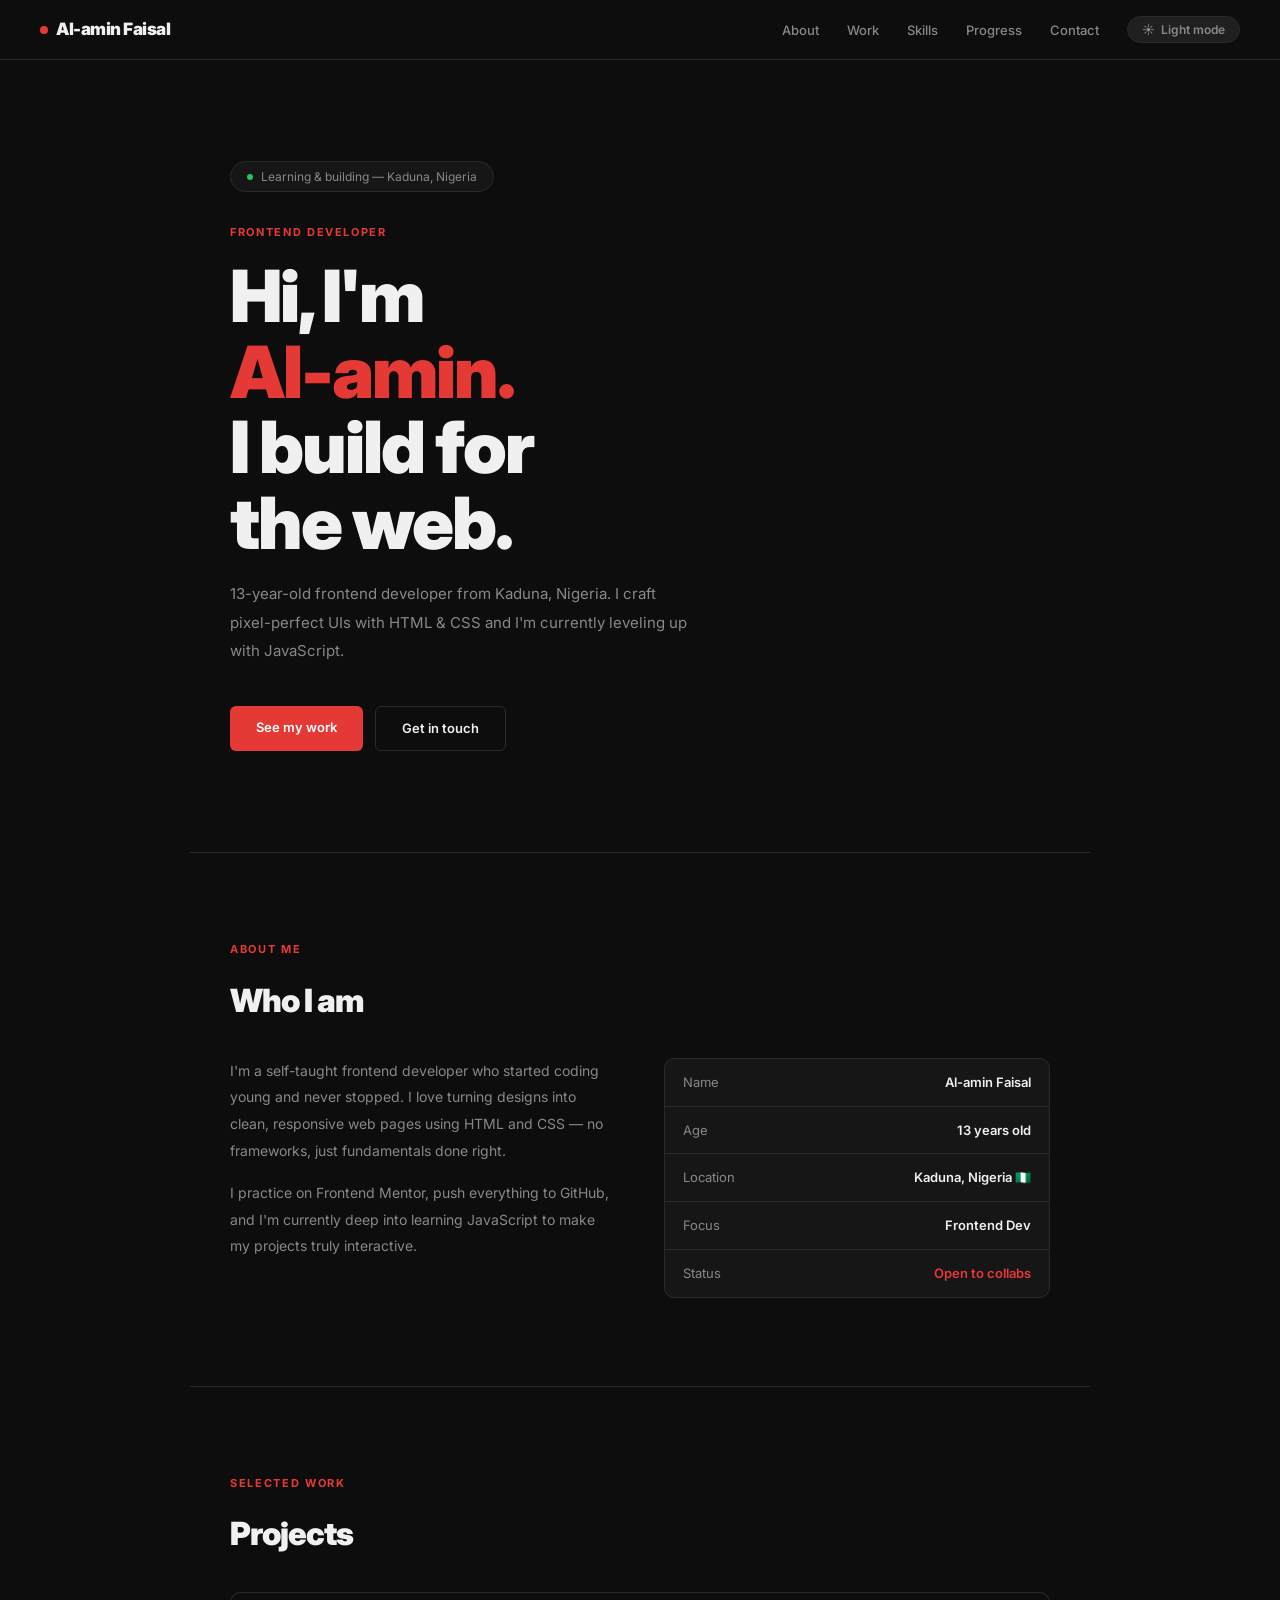
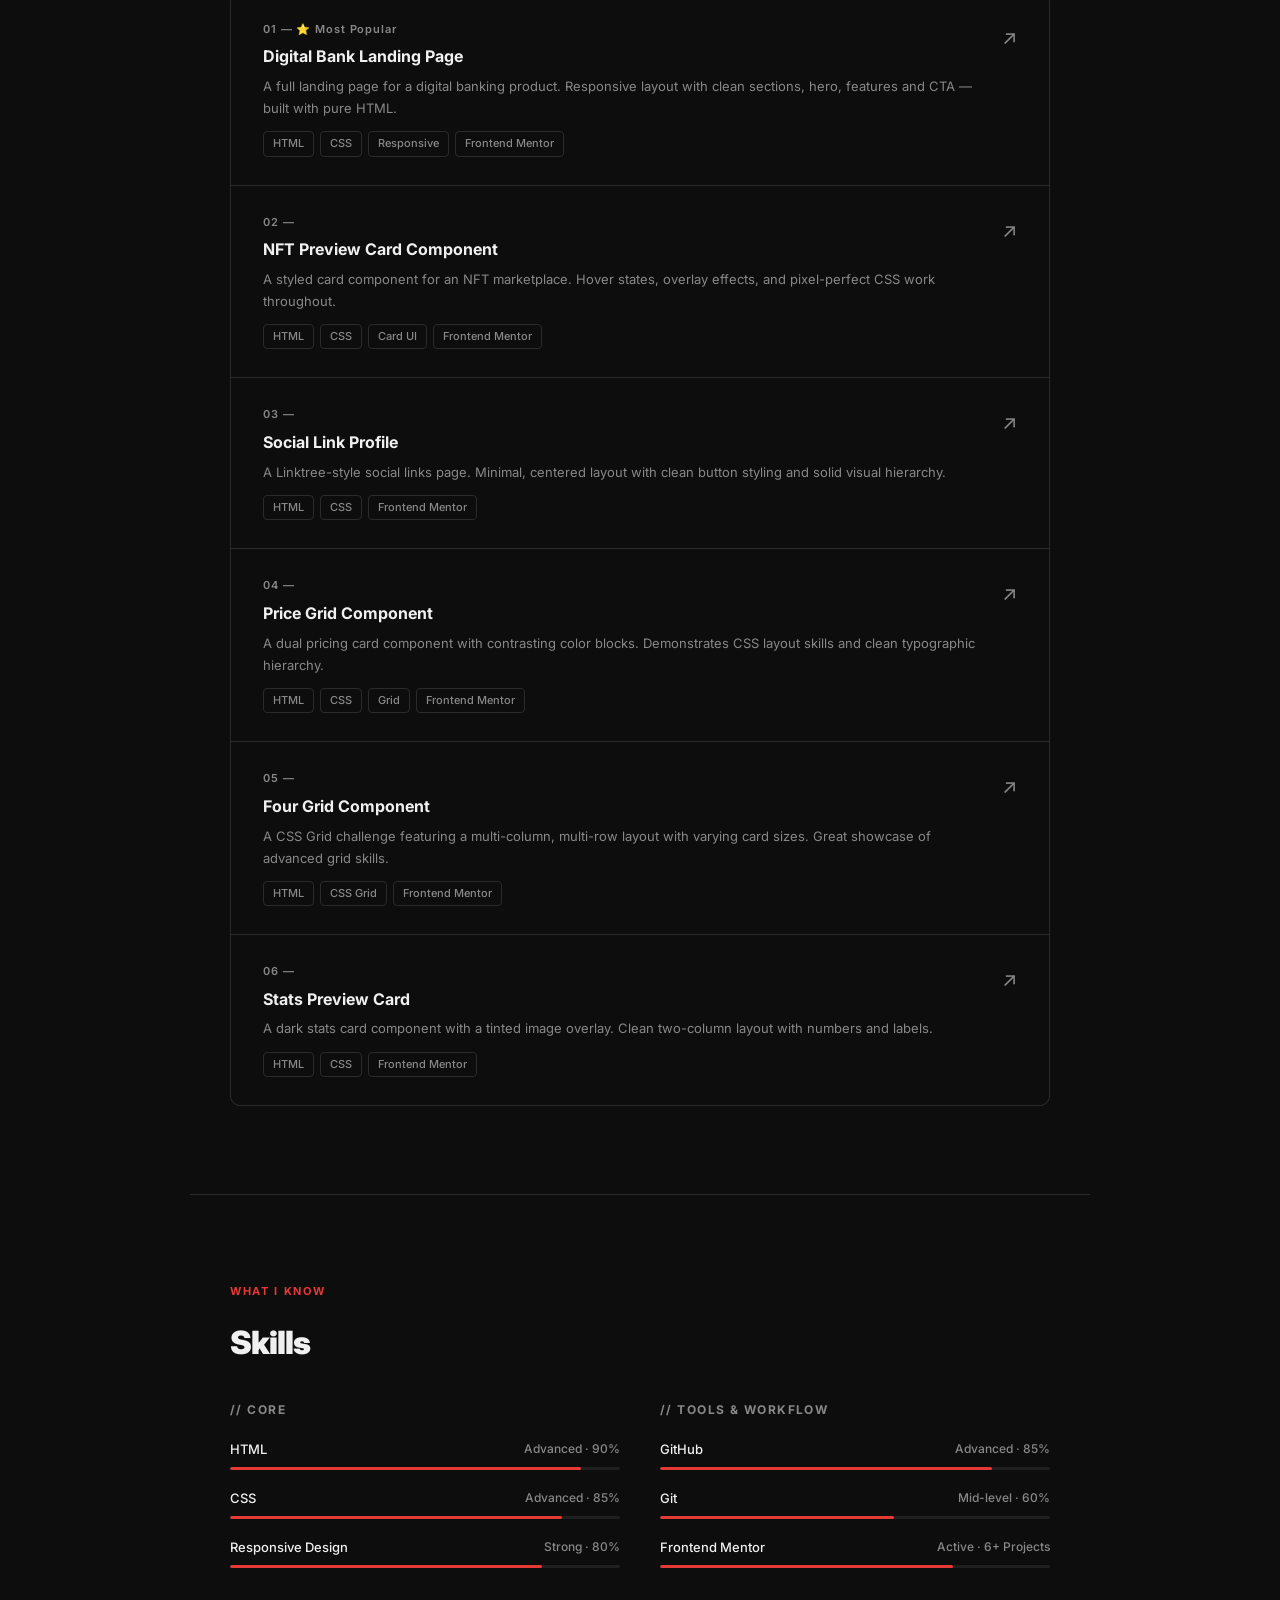
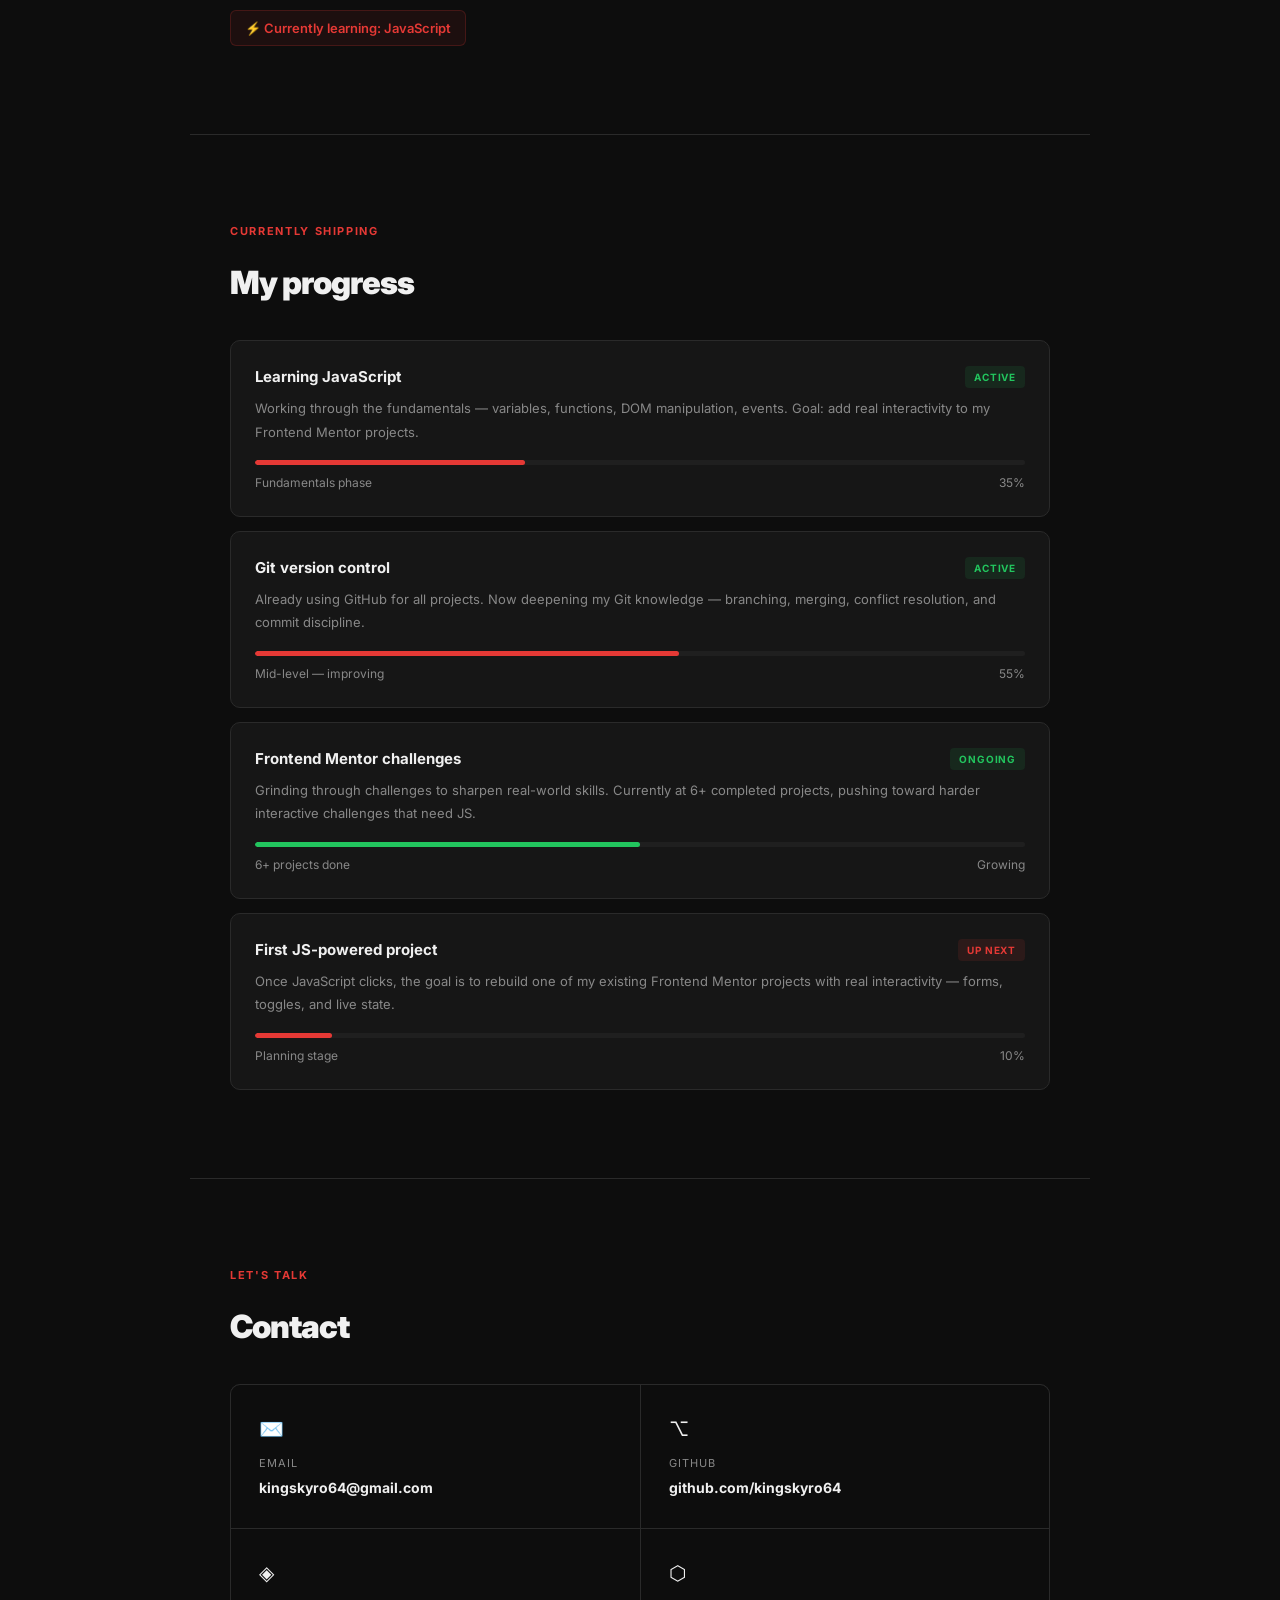
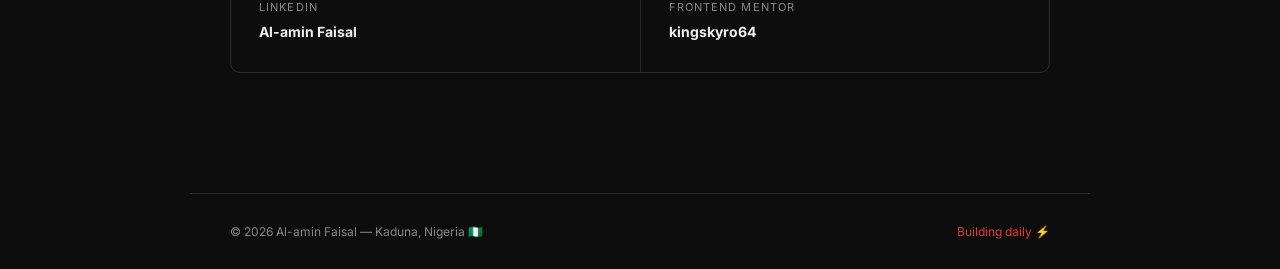
==== index.html @ a6a53a6f "changed name to index" ====
<!DOCTYPE html>
<html lang="en">
<head>
<meta charset="UTF-8">
<meta name="viewport" content="width=device-width, initial-scale=1.0">
<title>Al-amin Faisal — Frontend Developer</title>
<link rel="preconnect" href="https://fonts.googleapis.com">
<link href="https://fonts.googleapis.com/css2?family=Inter:wght@300;400;500;600;700;900&display=swap" rel="stylesheet">
<style>
  *{margin:0;padding:0;box-sizing:border-box;}

  :root{
    --bg:#0d0d0d;
    --bg2:#161616;
    --bg3:#1f1f1f;
    --text:#f0f0f0;
    --muted:#888;
    --border:#2a2a2a;
    --red:#e53935;
    --red2:#ff5252;
  }

  body.light{
    --bg:#ffffff;
    --bg2:#f5f5f5;
    --bg3:#ebebeb;
    --text:#111111;
    --muted:#666;
    --border:#ddd;
    --red:#c62828;
    --red2:#e53935;
  }

  body{
    background:var(--bg);
    color:var(--text);
    font-family:'Inter',sans-serif;
    font-size:15px;
    line-height:1.6;
    transition:background 0.3s,color 0.3s;
  }

  nav{
    position:sticky;top:0;z-index:100;
    background:var(--bg);
    border-bottom:1px solid var(--border);
    padding:0 2.5rem;
    display:flex;align-items:center;justify-content:space-between;
    height:60px;
    transition:background 0.3s;
  }

  .logo{
    font-weight:900;font-size:17px;letter-spacing:-0.5px;
    color:var(--text);display:flex;align-items:center;gap:8px;
  }

  .logo-dot{
    width:8px;height:8px;border-radius:50%;background:var(--red);display:inline-block;
  }

  .nav-right{display:flex;align-items:center;gap:1.75rem;}

  .nav-links{display:flex;gap:1.75rem;list-style:none;}

  .nav-links a{
    color:var(--muted);text-decoration:none;font-size:13px;font-weight:500;transition:color 0.2s;
  }
  .nav-links a:hover{color:var(--red);}

  .theme-btn{
    background:var(--bg3);border:1px solid var(--border);
    border-radius:20px;padding:5px 14px;
    font-size:12px;font-family:'Inter',sans-serif;font-weight:600;
    color:var(--muted);cursor:pointer;
    display:flex;align-items:center;gap:6px;
    transition:all 0.2s;
  }
  .theme-btn:hover{border-color:var(--red);color:var(--text);}

  section{padding:5.5rem 2.5rem;max-width:900px;margin:0 auto;}

  .label{
    font-size:11px;letter-spacing:0.15em;text-transform:uppercase;
    color:var(--red);font-weight:700;margin-bottom:1rem;
  }

  h1{
    font-size:clamp(2.5rem,6vw,4.5rem);font-weight:900;
    letter-spacing:-2px;line-height:1.05;margin-bottom:1.25rem;
  }

  h2{font-size:2rem;font-weight:900;letter-spacing:-1px;margin-bottom:2rem;}

  .hero{min-height:88vh;display:flex;flex-direction:column;justify-content:center;}

  .status{
    display:inline-flex;align-items:center;gap:8px;
    background:var(--bg2);border:1px solid var(--border);
    border-radius:20px;padding:5px 16px;
    font-size:12px;color:var(--muted);margin-bottom:2rem;width:fit-content;
  }

  .dot{
    width:6px;height:6px;border-radius:50%;background:#22c55e;
    animation:blink 2s infinite;
  }

  @keyframes blink{0%,100%{opacity:1;}50%{opacity:0.2;}}

  .hero-sub{
    font-size:15px;color:var(--muted);max-width:460px;
    line-height:1.9;margin-bottom:2.5rem;
  }

  .hero-cta{display:flex;gap:12px;flex-wrap:wrap;}

  .btn{
    padding:11px 26px;border-radius:6px;
    font-family:'Inter',sans-serif;font-size:13px;font-weight:600;
    cursor:pointer;text-decoration:none;transition:all 0.2s;display:inline-block;
  }

  .btn-red{background:var(--red);color:#fff;border:none;}
  .btn-red:hover{background:var(--red2);}

  .btn-ghost{background:transparent;color:var(--text);border:1px solid var(--border);}
  .btn-ghost:hover{border-color:var(--red);color:var(--red);}

  .divider{height:1px;background:var(--border);max-width:900px;margin:0 auto;}

  .about-layout{display:grid;grid-template-columns:1fr 1fr;gap:3rem;align-items:start;}

  .about-text p{color:var(--muted);font-size:14px;line-height:1.9;margin-bottom:1rem;}

  .info-card{background:var(--bg2);border:1px solid var(--border);border-radius:10px;overflow:hidden;}

  .info-row{
    display:flex;justify-content:space-between;align-items:center;
    padding:13px 18px;border-bottom:1px solid var(--border);font-size:13px;
  }
  .info-row:last-child{border-bottom:none;}
  .info-label{color:var(--muted);}
  .info-val{font-weight:600;}
  .info-val.red{color:var(--red);}

  .projects-list{
    display:flex;flex-direction:column;gap:1px;
    background:var(--border);border:1px solid var(--border);
    border-radius:10px;overflow:hidden;
  }

  .proj-item{
    background:var(--bg);padding:1.75rem 2rem;transition:background 0.2s;
    display:grid;grid-template-columns:1fr auto;gap:1rem;align-items:start;
    text-decoration:none;color:inherit;
  }
  .proj-item:hover{background:var(--bg2);}

  .proj-num{font-size:11px;color:var(--muted);margin-bottom:6px;font-weight:600;letter-spacing:0.08em;}
  .proj-title{font-weight:700;font-size:16px;margin-bottom:5px;}
  .proj-desc{font-size:13px;color:var(--muted);line-height:1.7;margin-bottom:12px;}

  .tags{display:flex;gap:6px;flex-wrap:wrap;}

  .tag{
    font-size:11px;padding:3px 9px;border-radius:4px;
    border:1px solid var(--border);color:var(--muted);font-weight:500;
  }

  .proj-arrow{font-size:20px;color:var(--muted);transition:all 0.2s;}
  .proj-item:hover .proj-arrow{color:var(--red);transform:translate(3px,-3px);}

  .skills-wrap{display:grid;grid-template-columns:1fr 1fr;gap:2.5rem;}

  .skill-group-title{
    font-size:12px;font-weight:700;letter-spacing:0.12em;
    text-transform:uppercase;color:var(--muted);margin-bottom:1.25rem;
  }

  .skill-row{margin-bottom:18px;}

  .skill-top{display:flex;justify-content:space-between;font-size:13px;font-weight:500;margin-bottom:7px;}
  .skill-pct{color:var(--muted);font-size:12px;}

  .bar-bg{height:3px;background:var(--bg3);border-radius:2px;overflow:hidden;}
  .bar-fill{height:100%;background:var(--red);border-radius:2px;width:0%;transition:width 1.3s cubic-bezier(0.16,1,0.3,1);}

  .learning-badge{
    display:inline-flex;align-items:center;gap:6px;
    background:rgba(229,57,53,0.08);border:1px solid rgba(229,57,53,0.2);
    color:var(--red);border-radius:6px;padding:7px 14px;
    font-size:13px;font-weight:600;margin-top:1.5rem;
  }

  .progress-list{display:flex;flex-direction:column;gap:14px;}

  .prog-card{background:var(--bg2);border:1px solid var(--border);border-radius:10px;padding:1.5rem;}

  .prog-top{display:flex;justify-content:space-between;align-items:center;margin-bottom:8px;}
  .prog-title{font-weight:700;font-size:15px;}

  .badge{
    font-size:10px;font-weight:700;letter-spacing:0.08em;
    padding:3px 9px;border-radius:4px;text-transform:uppercase;
  }
  .badge-active{background:rgba(34,197,94,0.1);color:#22c55e;}
  .badge-soon{background:rgba(229,57,53,0.1);color:var(--red);}

  .prog-desc{font-size:13px;color:var(--muted);line-height:1.8;margin-bottom:1rem;}

  .prog-bar-bg{height:5px;background:var(--bg3);border-radius:3px;overflow:hidden;margin-bottom:8px;}
  .prog-bar-fill{height:100%;border-radius:3px;width:0%;transition:width 1.4s cubic-bezier(0.16,1,0.3,1);}
  .fill-red{background:var(--red);}
  .fill-green{background:#22c55e;}

  .prog-bottom{display:flex;justify-content:space-between;font-size:12px;color:var(--muted);}

  .contact-grid{
    display:grid;grid-template-columns:1fr 1fr;
    gap:1px;background:var(--border);
    border:1px solid var(--border);border-radius:10px;overflow:hidden;
    margin-bottom:2rem;
  }

  .contact-tile{
    background:var(--bg);padding:1.75rem;transition:background 0.2s;
    text-decoration:none;color:inherit;display:block;
  }
  .contact-tile:hover{background:var(--bg2);}

  .contact-icon{font-size:20px;margin-bottom:10px;}
  .contact-label{font-size:11px;color:var(--muted);letter-spacing:0.1em;text-transform:uppercase;margin-bottom:5px;}
  .contact-val{font-weight:700;font-size:14px;}

  footer{
    border-top:1px solid var(--border);padding:1.75rem 2.5rem;
    display:flex;justify-content:space-between;align-items:center;
    max-width:900px;margin:0 auto;font-size:12px;color:var(--muted);
  }

  .red-text{color:var(--red);}

  @media(max-width:640px){
    nav{padding:0 1.25rem;}
    .nav-links{display:none;}
    section{padding:4rem 1.25rem;}
    .about-layout{grid-template-columns:1fr;}
    .skills-wrap{grid-template-columns:1fr;}
    .contact-grid{grid-template-columns:1fr;}
    footer{flex-direction:column;gap:8px;text-align:center;}
  }
</style>
</head>
<body>

<nav>
  <div class="logo">
    <span class="logo-dot"></span>
    Al-amin Faisal
  </div>
  <div class="nav-right">
    <ul class="nav-links">
      <li><a href="#about">About</a></li>
      <li><a href="#projects">Work</a></li>
      <li><a href="#skills">Skills</a></li>
      <li><a href="#progress">Progress</a></li>
      <li><a href="#contact">Contact</a></li>
    </ul>
    <button class="theme-btn" id="themeBtn" onclick="toggleTheme()">
      <span id="themeIcon">☀️</span>
      <span id="themeLabel">Light mode</span>
    </button>
  </div>
</nav>

<!-- HERO -->
<section class="hero" id="home">
  <div class="status">
    <span class="dot"></span>
    Learning & building — Kaduna, Nigeria
  </div>
  <div class="label">Frontend Developer</div>
  <h1>Hi, I'm<br><span class="red-text">Al-amin.</span><br>I build for<br>the web.</h1>
  <p class="hero-sub">13-year-old frontend developer from Kaduna, Nigeria. I craft pixel-perfect UIs with HTML & CSS and I'm currently leveling up with JavaScript.</p>
  <div class="hero-cta">
    <a class="btn btn-red" href="#projects">See my work</a>
    <a class="btn btn-ghost" href="#contact">Get in touch</a>
  </div>
</section>

<div class="divider"></div>

<!-- ABOUT -->
<section id="about">
  <div class="label">About me</div>
  <h2>Who I am</h2>
  <div class="about-layout">
    <div class="about-text">
      <p>I'm a self-taught frontend developer who started coding young and never stopped. I love turning designs into clean, responsive web pages using HTML and CSS — no frameworks, just fundamentals done right.</p>
      <p>I practice on Frontend Mentor, push everything to GitHub, and I'm currently deep into learning JavaScript to make my projects truly interactive.</p>
    </div>
    <div class="info-card">
      <div class="info-row"><span class="info-label">Name</span><span class="info-val">Al-amin Faisal</span></div>
      <div class="info-row"><span class="info-label">Age</span><span class="info-val">13 years old</span></div>
      <div class="info-row"><span class="info-label">Location</span><span class="info-val">Kaduna, Nigeria 🇳🇬</span></div>
      <div class="info-row"><span class="info-label">Focus</span><span class="info-val">Frontend Dev</span></div>
      <div class="info-row"><span class="info-label">Status</span><span class="info-val red">Open to collabs</span></div>
    </div>
  </div>
</section>

<div class="divider"></div>

<!-- PROJECTS -->
<section id="projects">
  <div class="label">Selected Work</div>
  <h2>Projects</h2>
  <div class="projects-list">

    <a class="proj-item" href="https://github.com/kingskyro64/digitalbank-landing-page-master" target="_blank">
      <div>
        <div class="proj-num">01 — ⭐ Most Popular</div>
        <div class="proj-title">Digital Bank Landing Page</div>
        <p class="proj-desc">A full landing page for a digital banking product. Responsive layout with clean sections, hero, features and CTA — built with pure HTML.</p>
        <div class="tags"><span class="tag">HTML</span><span class="tag">CSS</span><span class="tag">Responsive</span><span class="tag">Frontend Mentor</span></div>
      </div>
      <div class="proj-arrow">↗</div>
    </a>

    <a class="proj-item" href="https://github.com/kingskyro64/nft-preview-card-component-main-main" target="_blank">
      <div>
        <div class="proj-num">02 —</div>
        <div class="proj-title">NFT Preview Card Component</div>
        <p class="proj-desc">A styled card component for an NFT marketplace. Hover states, overlay effects, and pixel-perfect CSS work throughout.</p>
        <div class="tags"><span class="tag">HTML</span><span class="tag">CSS</span><span class="tag">Card UI</span><span class="tag">Frontend Mentor</span></div>
      </div>
      <div class="proj-arrow">↗</div>
    </a>

    <a class="proj-item" href="https://github.com/kingskyro64/Social-link-profile" target="_blank">
      <div>
        <div class="proj-num">03 —</div>
        <div class="proj-title">Social Link Profile</div>
        <p class="proj-desc">A Linktree-style social links page. Minimal, centered layout with clean button styling and solid visual hierarchy.</p>
        <div class="tags"><span class="tag">HTML</span><span class="tag">CSS</span><span class="tag">Frontend Mentor</span></div>
      </div>
      <div class="proj-arrow">↗</div>
    </a>

    <a class="proj-item" href="https://github.com/kingskyro64/Price-grid-main" target="_blank">
      <div>
        <div class="proj-num">04 —</div>
        <div class="proj-title">Price Grid Component</div>
        <p class="proj-desc">A dual pricing card component with contrasting color blocks. Demonstrates CSS layout skills and clean typographic hierarchy.</p>
        <div class="tags"><span class="tag">HTML</span><span class="tag">CSS</span><span class="tag">Grid</span><span class="tag">Frontend Mentor</span></div>
      </div>
      <div class="proj-arrow">↗</div>
    </a>

    <a class="proj-item" href="https://github.com/kingskyro64/four-grid-component" target="_blank">
      <div>
        <div class="proj-num">05 —</div>
        <div class="proj-title">Four Grid Component</div>
        <p class="proj-desc">A CSS Grid challenge featuring a multi-column, multi-row layout with varying card sizes. Great showcase of advanced grid skills.</p>
        <div class="tags"><span class="tag">HTML</span><span class="tag">CSS Grid</span><span class="tag">Frontend Mentor</span></div>
      </div>
      <div class="proj-arrow">↗</div>
    </a>

    <a class="proj-item" href="https://github.com/kingskyro64/Stats-preview-main" target="_blank">
      <div>
        <div class="proj-num">06 —</div>
        <div class="proj-title">Stats Preview Card</div>
        <p class="proj-desc">A dark stats card component with a tinted image overlay. Clean two-column layout with numbers and labels.</p>
        <div class="tags"><span class="tag">HTML</span><span class="tag">CSS</span><span class="tag">Frontend Mentor</span></div>
      </div>
      <div class="proj-arrow">↗</div>
    </a>

  </div>
</section>

<div class="divider"></div>

<!-- SKILLS -->
<section id="skills">
  <div class="label">What I know</div>
  <h2>Skills</h2>
  <div class="skills-wrap">
    <div>
      <div class="skill-group-title">// Core</div>
      <div class="skill-row">
        <div class="skill-top"><span>HTML</span><span class="skill-pct">Advanced · 90%</span></div>
        <div class="bar-bg"><div class="bar-fill" data-w="90%"></div></div>
      </div>
      <div class="skill-row">
        <div class="skill-top"><span>CSS</span><span class="skill-pct">Advanced · 85%</span></div>
        <div class="bar-bg"><div class="bar-fill" data-w="85%"></div></div>
      </div>
      <div class="skill-row">
        <div class="skill-top"><span>Responsive Design</span><span class="skill-pct">Strong · 80%</span></div>
        <div class="bar-bg"><div class="bar-fill" data-w="80%"></div></div>
      </div>
      <div class="learning-badge">⚡ Currently learning: JavaScript</div>
    </div>
    <div>
      <div class="skill-group-title">// Tools & Workflow</div>
      <div class="skill-row">
        <div class="skill-top"><span>GitHub</span><span class="skill-pct">Advanced · 85%</span></div>
        <div class="bar-bg"><div class="bar-fill" data-w="85%"></div></div>
      </div>
      <div class="skill-row">
        <div class="skill-top"><span>Git</span><span class="skill-pct">Mid-level · 60%</span></div>
        <div class="bar-bg"><div class="bar-fill" data-w="60%"></div></div>
      </div>
      <div class="skill-row">
        <div class="skill-top"><span>Frontend Mentor</span><span class="skill-pct">Active · 6+ Projects</span></div>
        <div class="bar-bg"><div class="bar-fill" data-w="75%"></div></div>
      </div>
    </div>
  </div>
</section>

<div class="divider"></div>

<!-- PROGRESS -->
<section id="progress">
  <div class="label">Currently shipping</div>
  <h2>My progress</h2>
  <div class="progress-list">

    <div class="prog-card">
      <div class="prog-top"><div class="prog-title">Learning JavaScript</div><span class="badge badge-active">Active</span></div>
      <p class="prog-desc">Working through the fundamentals — variables, functions, DOM manipulation, events. Goal: add real interactivity to my Frontend Mentor projects.</p>
      <div class="prog-bar-bg"><div class="prog-bar-fill fill-red" data-w="35%"></div></div>
      <div class="prog-bottom"><span>Fundamentals phase</span><span>35%</span></div>
    </div>

    <div class="prog-card">
      <div class="prog-top"><div class="prog-title">Git version control</div><span class="badge badge-active">Active</span></div>
      <p class="prog-desc">Already using GitHub for all projects. Now deepening my Git knowledge — branching, merging, conflict resolution, and commit discipline.</p>
      <div class="prog-bar-bg"><div class="prog-bar-fill fill-red" data-w="55%"></div></div>
      <div class="prog-bottom"><span>Mid-level — improving</span><span>55%</span></div>
    </div>

    <div class="prog-card">
      <div class="prog-top"><div class="prog-title">Frontend Mentor challenges</div><span class="badge badge-active">Ongoing</span></div>
      <p class="prog-desc">Grinding through challenges to sharpen real-world skills. Currently at 6+ completed projects, pushing toward harder interactive challenges that need JS.</p>
      <div class="prog-bar-bg"><div class="prog-bar-fill fill-green" data-w="50%"></div></div>
      <div class="prog-bottom"><span>6+ projects done</span><span>Growing</span></div>
    </div>

    <div class="prog-card">
      <div class="prog-top"><div class="prog-title">First JS-powered project</div><span class="badge badge-soon">Up next</span></div>
      <p class="prog-desc">Once JavaScript clicks, the goal is to rebuild one of my existing Frontend Mentor projects with real interactivity — forms, toggles, and live state.</p>
      <div class="prog-bar-bg"><div class="prog-bar-fill fill-red" data-w="10%"></div></div>
      <div class="prog-bottom"><span>Planning stage</span><span>10%</span></div>
    </div>

  </div>
</section>

<div class="divider"></div>

<!-- CONTACT -->
<section id="contact">
  <div class="label">Let's talk</div>
  <h2>Contact</h2>
  <div class="contact-grid">
    <a class="contact-tile" href="mailto:kingskyro64@gmail.com">
      <div class="contact-icon">✉️</div>
      <div class="contact-label">Email</div>
      <div class="contact-val">kingskyro64@gmail.com</div>
    </a>
    <a class="contact-tile" href="https://github.com/kingskyro64" target="_blank">
      <div class="contact-icon">⌥</div>
      <div class="contact-label">GitHub</div>
      <div class="contact-val">github.com/kingskyro64</div>
    </a>
    <a class="contact-tile" href="https://www.linkedin.com/in/al-amin-faisal-632245267/" target="_blank">
      <div class="contact-icon">◈</div>
      <div class="contact-label">LinkedIn</div>
      <div class="contact-val">Al-amin Faisal</div>
    </a>
    <a class="contact-tile" href="https://www.frontendmentor.io/profile/kingskyro64" target="_blank">
      <div class="contact-icon">⬡</div>
      <div class="contact-label">Frontend Mentor</div>
      <div class="contact-val">kingskyro64</div>
    </a>
  </div>
</section>

<footer>
  <span>© 2026 Al-amin Faisal — Kaduna, Nigeria 🇳🇬</span>
  <span class="red-text">Building daily ⚡</span>
</footer>

<script>
  let dark = true;

  function toggleTheme(){
    dark = !dark;
    document.body.classList.toggle('light', !dark);
    document.getElementById('themeIcon').textContent = dark ? '☀️' : '🌙';
    document.getElementById('themeLabel').textContent = dark ? 'Light mode' : 'Dark mode';
  }

  const obs = new IntersectionObserver(entries => {
    entries.forEach(e => {
      if(e.isIntersecting){
        e.target.style.width = e.target.dataset.w;
        obs.unobserve(e.target);
      }
    });
  }, {threshold: 0.3});

  document.querySelectorAll('[data-w]').forEach(el => obs.observe(el));

  document.querySelectorAll('a[href^="#"]').forEach(a => {
    a.addEventListener('click', e => {
      e.preventDefault();
      document.querySelector(a.getAttribute('href'))?.scrollIntoView({behavior:'smooth'});
    });
  });
</script>

</body>
</html>
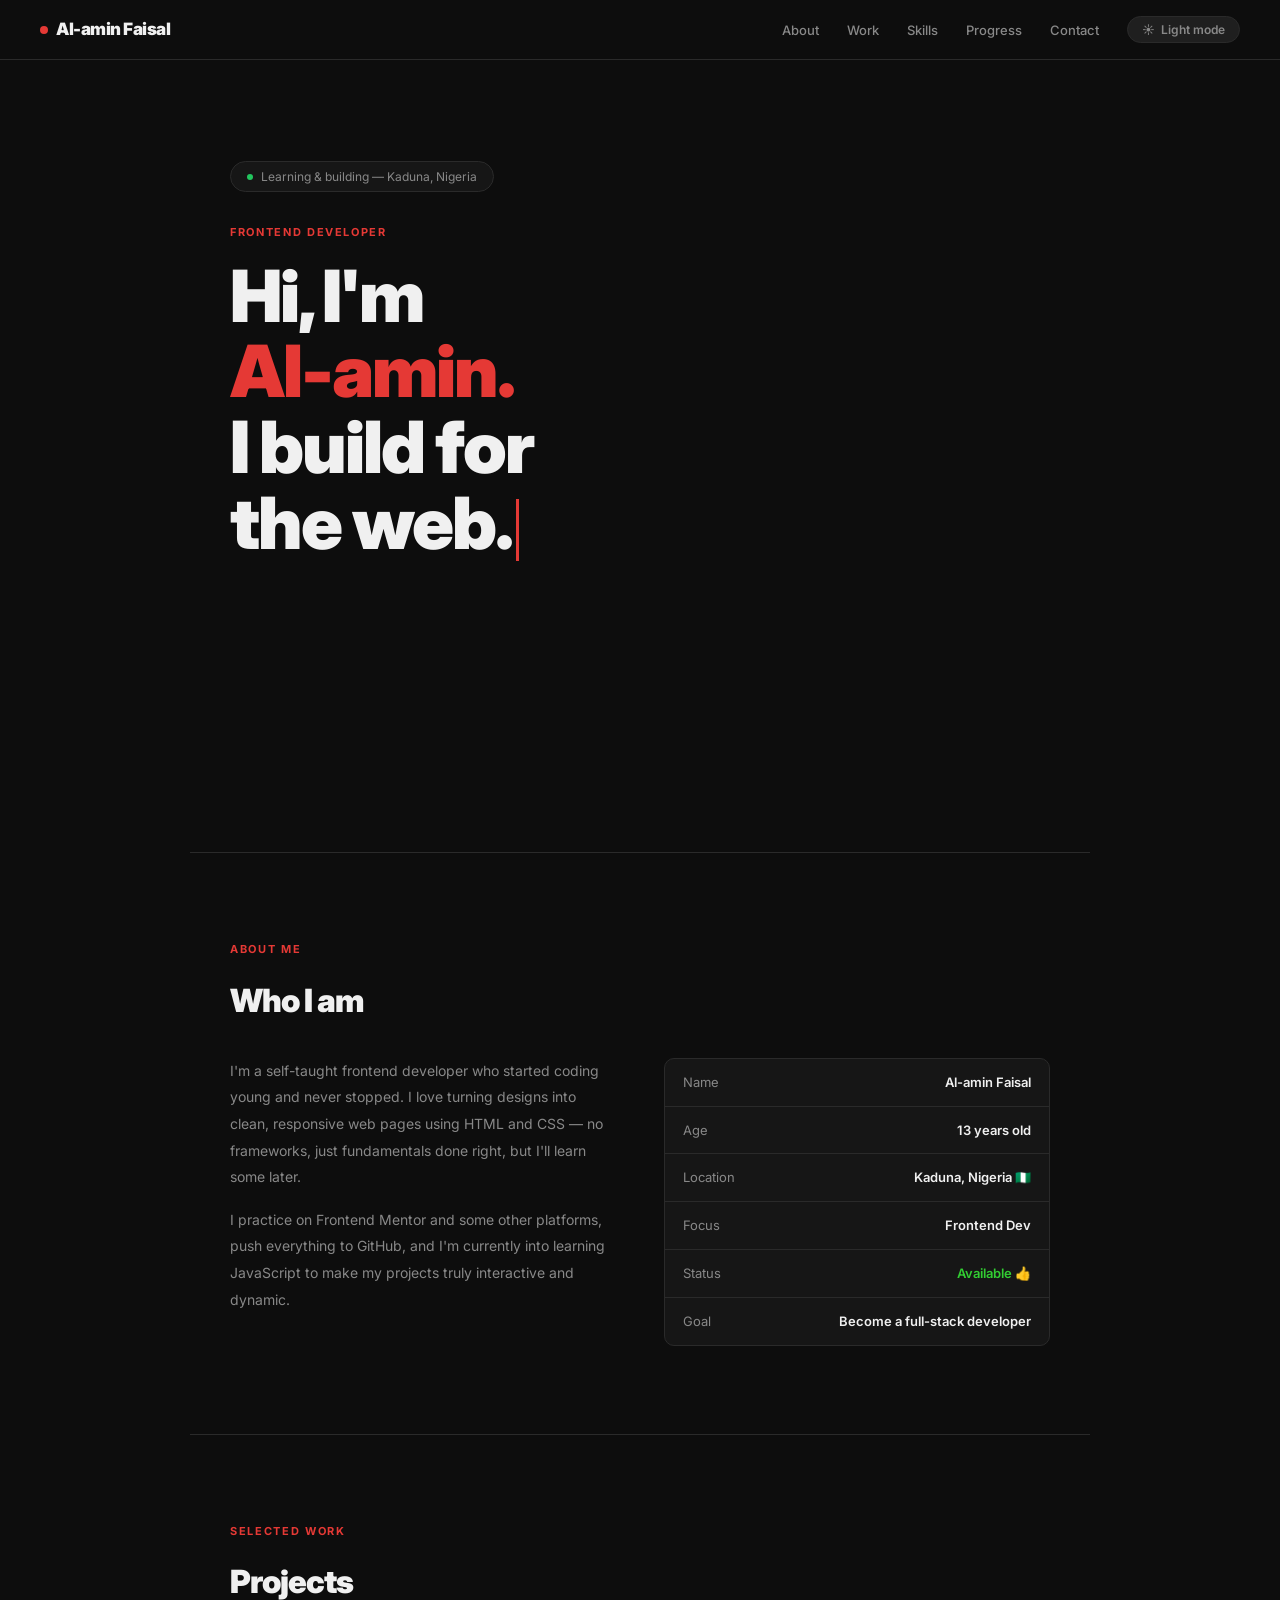
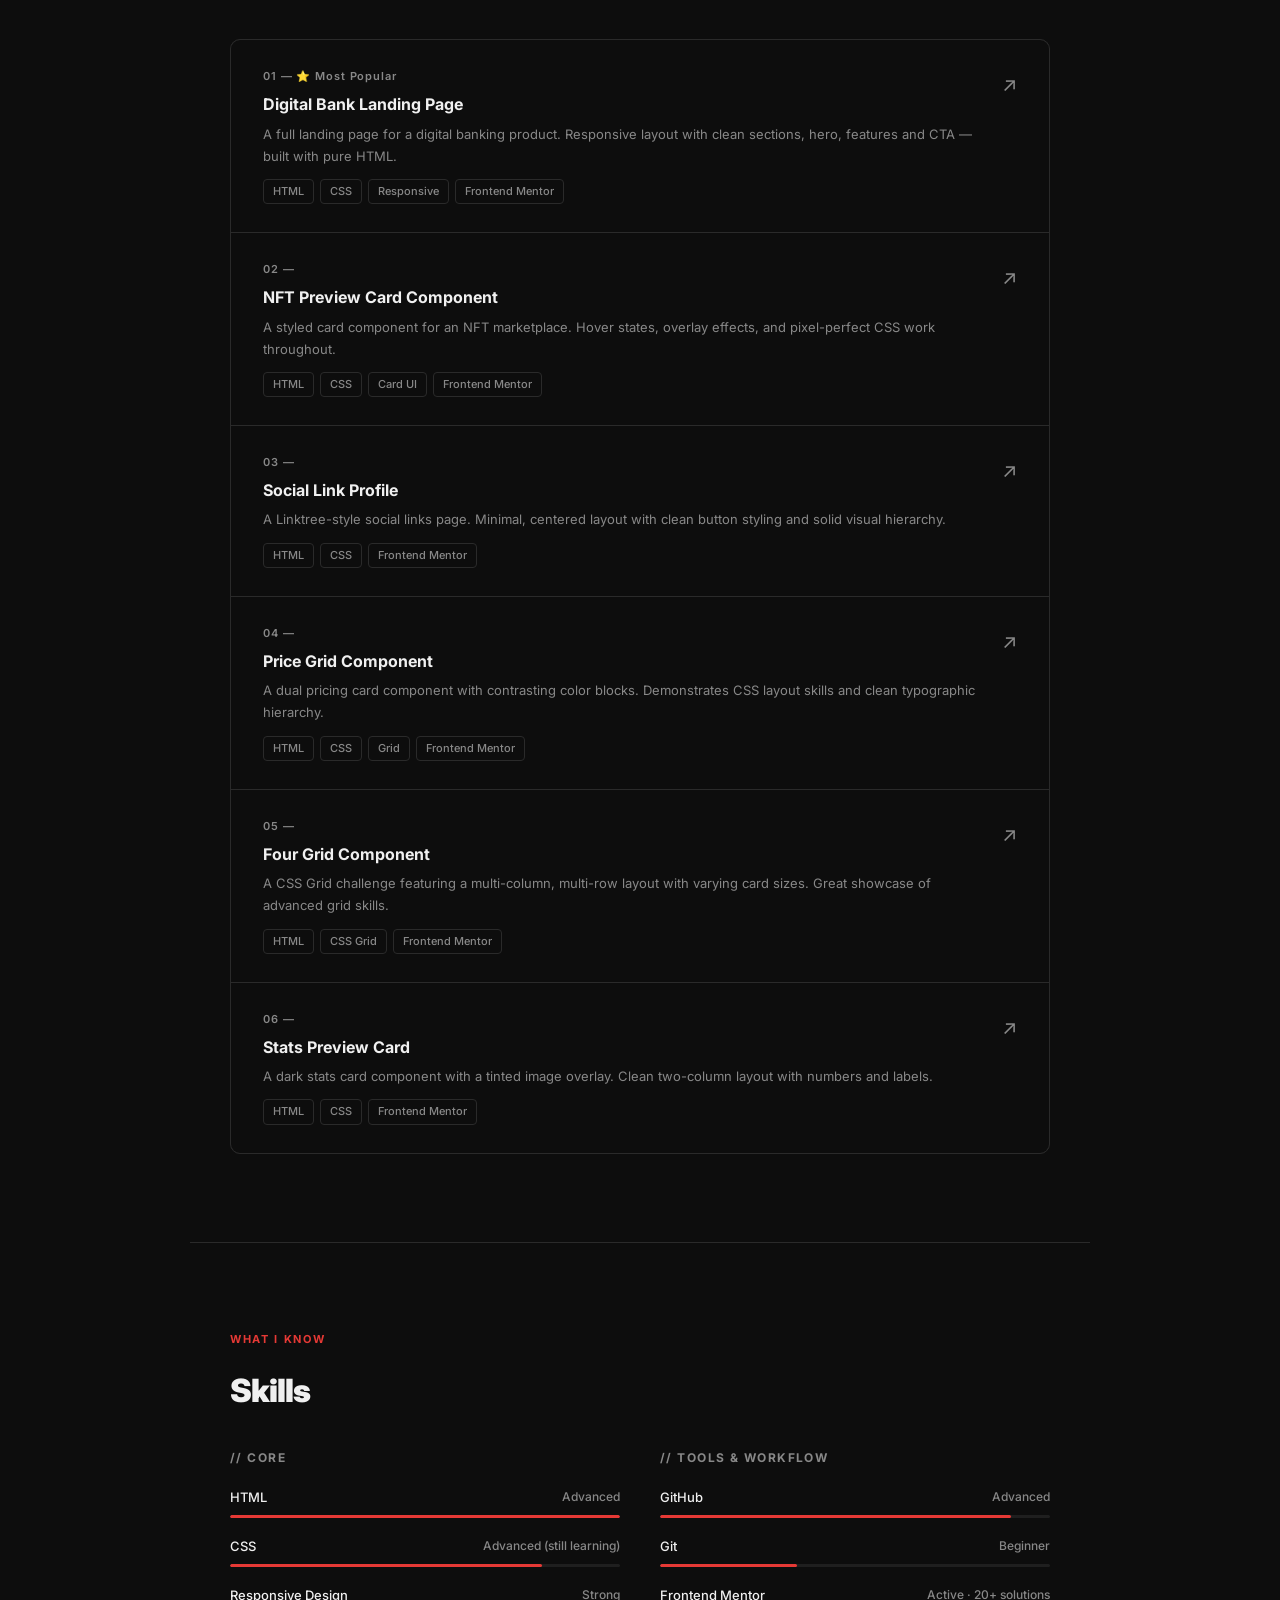
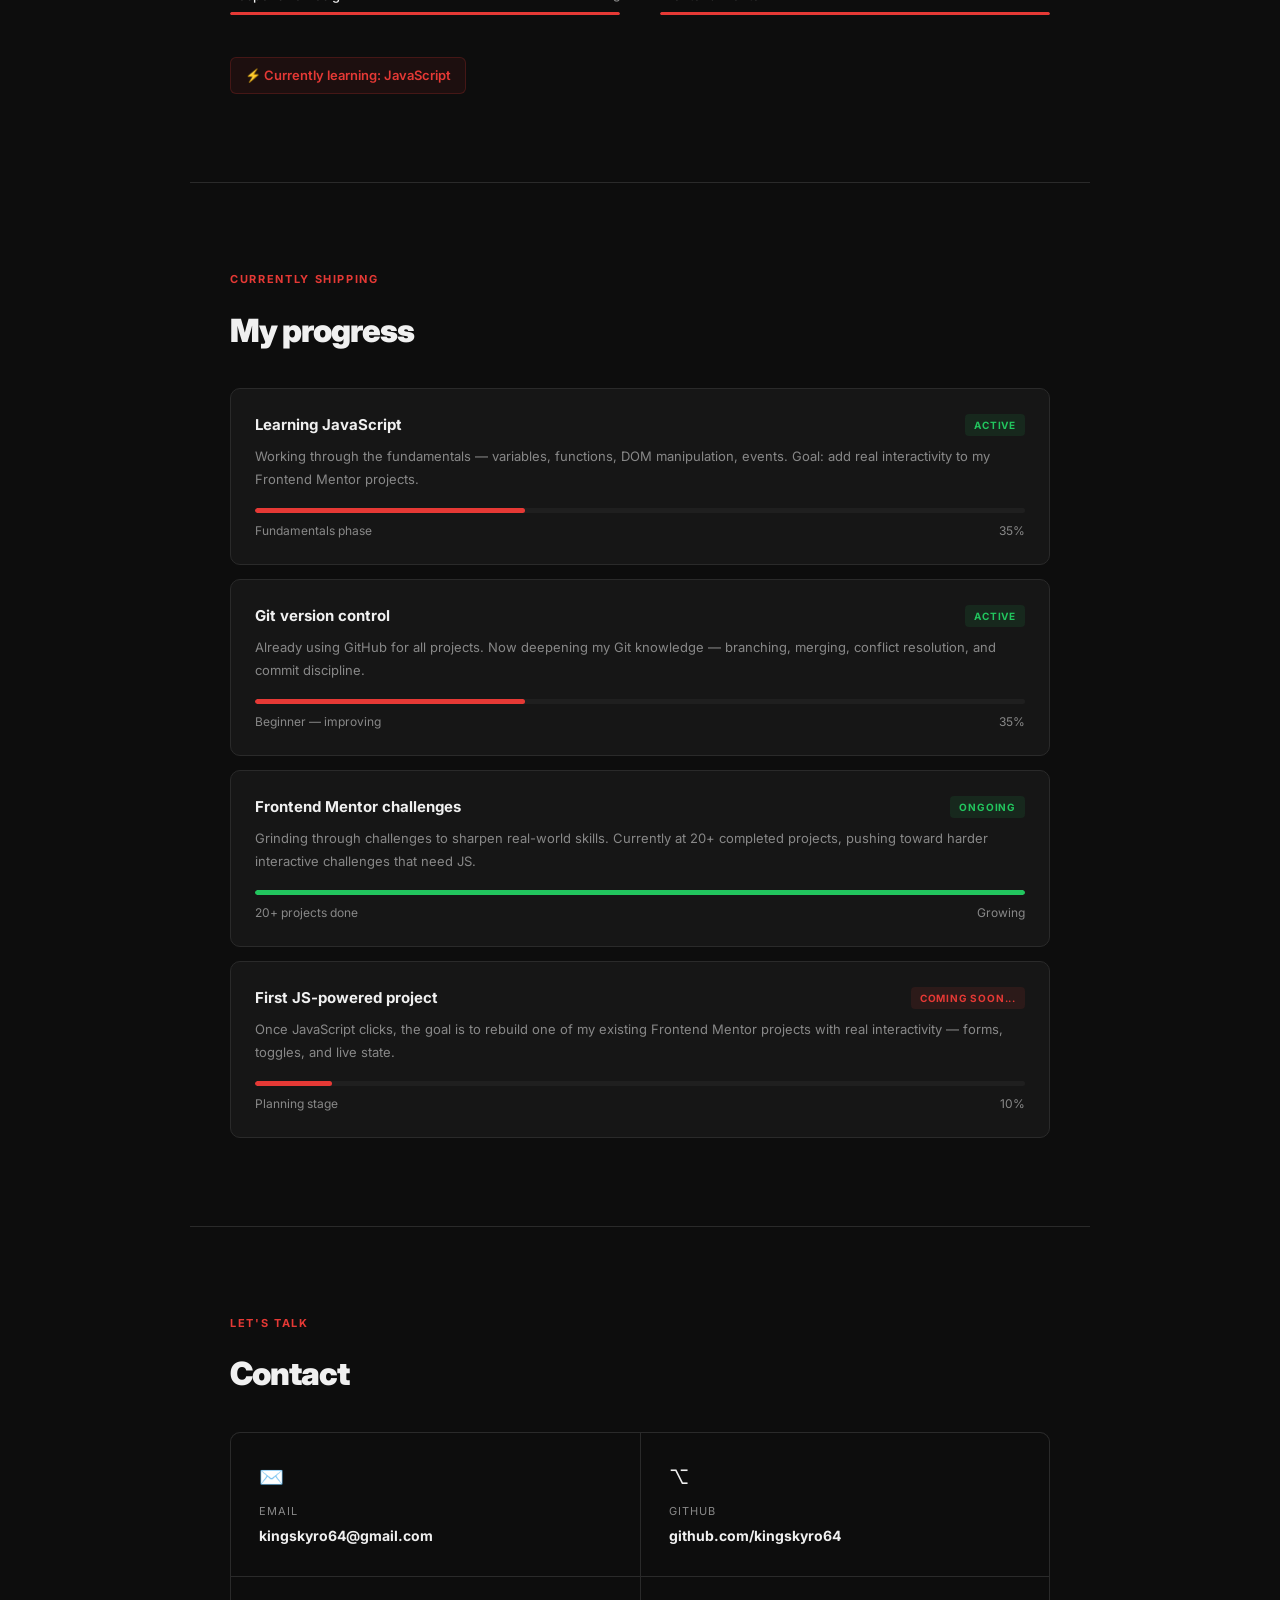
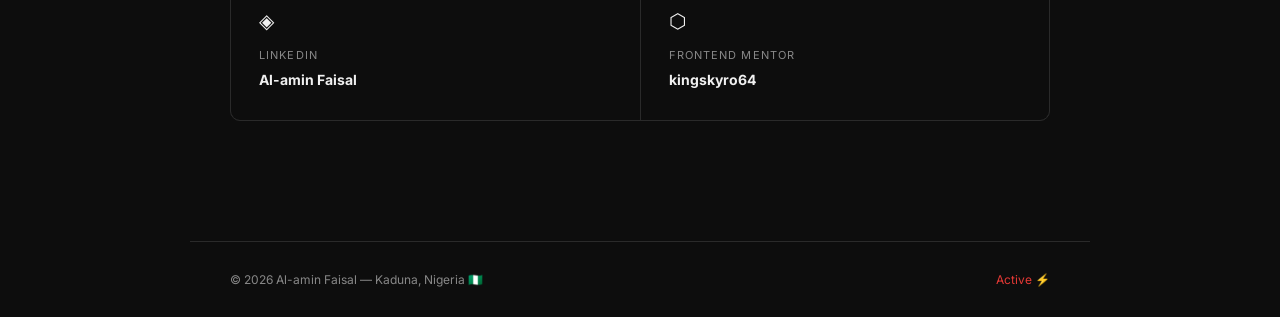
==== commit a7cdf88c: "Final Updates" ====
--- a/index.html
+++ b/index.html
@@ -50,46 +50,23 @@
     transition:background 0.3s;
   }
 
-  .logo{
-    font-weight:900;font-size:17px;letter-spacing:-0.5px;
-    color:var(--text);display:flex;align-items:center;gap:8px;
-  }
-
-  .logo-dot{
-    width:8px;height:8px;border-radius:50%;background:var(--red);display:inline-block;
-  }
-
+  .logo{font-weight:900;font-size:17px;letter-spacing:-0.5px;color:var(--text);display:flex;align-items:center;gap:8px;}
+  .logo-dot{width:8px;height:8px;border-radius:50%;background:var(--red);display:inline-block;}
   .nav-right{display:flex;align-items:center;gap:1.75rem;}
-
   .nav-links{display:flex;gap:1.75rem;list-style:none;}
-
-  .nav-links a{
-    color:var(--muted);text-decoration:none;font-size:13px;font-weight:500;transition:color 0.2s;
-  }
+  .nav-links a{color:var(--muted);text-decoration:none;font-size:13px;font-weight:500;transition:color 0.2s;}
   .nav-links a:hover{color:var(--red);}
 
   .theme-btn{
-    background:var(--bg3);border:1px solid var(--border);
-    border-radius:20px;padding:5px 14px;
-    font-size:12px;font-family:'Inter',sans-serif;font-weight:600;
-    color:var(--muted);cursor:pointer;
-    display:flex;align-items:center;gap:6px;
-    transition:all 0.2s;
+    background:var(--bg3);border:1px solid var(--border);border-radius:20px;padding:5px 14px;
+    font-size:12px;font-family:'Inter',sans-serif;font-weight:600;color:var(--muted);cursor:pointer;
+    display:flex;align-items:center;gap:6px;transition:all 0.2s;
   }
   .theme-btn:hover{border-color:var(--red);color:var(--text);}
 
   section{padding:5.5rem 2.5rem;max-width:900px;margin:0 auto;}
-
-  .label{
-    font-size:11px;letter-spacing:0.15em;text-transform:uppercase;
-    color:var(--red);font-weight:700;margin-bottom:1rem;
-  }
-
-  h1{
-    font-size:clamp(2.5rem,6vw,4.5rem);font-weight:900;
-    letter-spacing:-2px;line-height:1.05;margin-bottom:1.25rem;
-  }
-
+  .label{font-size:11px;letter-spacing:0.15em;text-transform:uppercase;color:var(--red);font-weight:700;margin-bottom:1rem;}
+  h1{font-size:clamp(2.5rem,6vw,4.5rem);font-weight:900;letter-spacing:-2px;line-height:1.05;margin-bottom:1.25rem;}
   h2{font-size:2rem;font-weight:900;letter-spacing:-1px;margin-bottom:2rem;}
 
   .hero{min-height:88vh;display:flex;flex-direction:column;justify-content:center;}
@@ -97,157 +74,134 @@
   .status{
     display:inline-flex;align-items:center;gap:8px;
     background:var(--bg2);border:1px solid var(--border);
-    border-radius:20px;padding:5px 16px;
-    font-size:12px;color:var(--muted);margin-bottom:2rem;width:fit-content;
-  }
-
-  .dot{
-    width:6px;height:6px;border-radius:50%;background:#22c55e;
-    animation:blink 2s infinite;
-  }
-
+    border-radius:20px;padding:5px 16px;font-size:12px;color:var(--muted);
+    margin-bottom:2rem;width:fit-content;
+  }
+
+  .dot{width:6px;height:6px;border-radius:50%;background:#22c55e;animation:blink 2s infinite;}
   @keyframes blink{0%,100%{opacity:1;}50%{opacity:0.2;}}
 
-  .hero-sub{
-    font-size:15px;color:var(--muted);max-width:460px;
-    line-height:1.9;margin-bottom:2.5rem;
-  }
-
-  .hero-cta{display:flex;gap:12px;flex-wrap:wrap;}
-
-  .btn{
-    padding:11px 26px;border-radius:6px;
-    font-family:'Inter',sans-serif;font-size:13px;font-weight:600;
-    cursor:pointer;text-decoration:none;transition:all 0.2s;display:inline-block;
-  }
-
+  /* ── TYPEWRITER ── */
+  h1 .tw-line {
+    display: block;
+    overflow: hidden;
+    max-width: 0;
+    opacity: 0;
+    white-space: nowrap;
+    transition: max-width 0.6s ease, opacity 0.1s;
+  }
+  h1 .tw-line.show {
+    max-width: 100%;
+    opacity: 1;
+  }
+
+  .cursor {
+    display: inline-block;
+    width: 3px;
+    height: 0.85em;
+    background: var(--red);
+    margin-left: 4px;
+    vertical-align: middle;
+    animation: cur-blink 0.75s step-end infinite;
+  }
+  @keyframes cur-blink{0%,100%{opacity:1;}50%{opacity:0;}}
+
+  /* ── SCROLL FADE-UP ── */
+  .fade-up{opacity:0;transform:translateY(28px);transition:opacity 0.7s ease,transform 0.7s ease;}
+  .fade-up.visible{opacity:1;transform:translateY(0);}
+  .fade-up.d1{transition-delay:0.1s;}
+  .fade-up.d2{transition-delay:0.2s;}
+  .fade-up.d3{transition-delay:0.3s;}
+
+  /* hero sub + cta fade */
+  .hero-sub{font-size:15px;color:var(--muted);max-width:460px;line-height:1.9;margin-bottom:2.5rem;opacity:0;transform:translateY(10px);transition:opacity 0.6s ease,transform 0.6s ease;}
+  .hero-sub.show{opacity:1;transform:translateY(0);}
+  .hero-cta{display:flex;gap:12px;flex-wrap:wrap;opacity:0;transform:translateY(10px);transition:opacity 0.6s ease 0.15s,transform 0.6s ease 0.15s;}
+  .hero-cta.show{opacity:1;transform:translateY(0);}
+
+  .btn{padding:11px 26px;border-radius:6px;font-family:'Inter',sans-serif;font-size:13px;font-weight:600;cursor:pointer;text-decoration:none;transition:all 0.2s;display:inline-block;}
   .btn-red{background:var(--red);color:#fff;border:none;}
   .btn-red:hover{background:var(--red2);}
-
   .btn-ghost{background:transparent;color:var(--text);border:1px solid var(--border);}
   .btn-ghost:hover{border-color:var(--red);color:var(--red);}
 
   .divider{height:1px;background:var(--border);max-width:900px;margin:0 auto;}
 
   .about-layout{display:grid;grid-template-columns:1fr 1fr;gap:3rem;align-items:start;}
-
   .about-text p{color:var(--muted);font-size:14px;line-height:1.9;margin-bottom:1rem;}
 
   .info-card{background:var(--bg2);border:1px solid var(--border);border-radius:10px;overflow:hidden;}
-
-  .info-row{
-    display:flex;justify-content:space-between;align-items:center;
-    padding:13px 18px;border-bottom:1px solid var(--border);font-size:13px;
-  }
+  .info-row{display:flex;justify-content:space-between;align-items:center;padding:13px 18px;border-bottom:1px solid var(--border);font-size:13px;transition:background 0.2s;}
+  .info-row:hover{background:var(--bg3);}
   .info-row:last-child{border-bottom:none;}
   .info-label{color:var(--muted);}
   .info-val{font-weight:600;}
-  .info-val.red{color:var(--red);}
-
-  .projects-list{
-    display:flex;flex-direction:column;gap:1px;
-    background:var(--border);border:1px solid var(--border);
-    border-radius:10px;overflow:hidden;
-  }
+  .info-val.red{color:limegreen;}
+
+  .projects-list{display:flex;flex-direction:column;gap:1px;background:var(--border);border:1px solid var(--border);border-radius:10px;overflow:hidden;}
 
   .proj-item{
-    background:var(--bg);padding:1.75rem 2rem;transition:background 0.2s;
+    background:var(--bg);padding:1.75rem 2rem;
+    transition:background 0.2s,transform 0.2s;
     display:grid;grid-template-columns:1fr auto;gap:1rem;align-items:start;
     text-decoration:none;color:inherit;
   }
-  .proj-item:hover{background:var(--bg2);}
-
+  .proj-item:hover{background:var(--bg2);transform:translateX(5px);}
   .proj-num{font-size:11px;color:var(--muted);margin-bottom:6px;font-weight:600;letter-spacing:0.08em;}
   .proj-title{font-weight:700;font-size:16px;margin-bottom:5px;}
   .proj-desc{font-size:13px;color:var(--muted);line-height:1.7;margin-bottom:12px;}
-
   .tags{display:flex;gap:6px;flex-wrap:wrap;}
-
-  .tag{
-    font-size:11px;padding:3px 9px;border-radius:4px;
-    border:1px solid var(--border);color:var(--muted);font-weight:500;
-  }
-
+  .tag{font-size:11px;padding:3px 9px;border-radius:4px;border:1px solid var(--border);color:var(--muted);font-weight:500;}
   .proj-arrow{font-size:20px;color:var(--muted);transition:all 0.2s;}
   .proj-item:hover .proj-arrow{color:var(--red);transform:translate(3px,-3px);}
 
   .skills-wrap{display:grid;grid-template-columns:1fr 1fr;gap:2.5rem;}
-
-  .skill-group-title{
-    font-size:12px;font-weight:700;letter-spacing:0.12em;
-    text-transform:uppercase;color:var(--muted);margin-bottom:1.25rem;
-  }
-
+  .skill-group-title{font-size:12px;font-weight:700;letter-spacing:0.12em;text-transform:uppercase;color:var(--muted);margin-bottom:1.25rem;}
   .skill-row{margin-bottom:18px;}
-
   .skill-top{display:flex;justify-content:space-between;font-size:13px;font-weight:500;margin-bottom:7px;}
   .skill-pct{color:var(--muted);font-size:12px;}
-
   .bar-bg{height:3px;background:var(--bg3);border-radius:2px;overflow:hidden;}
-  .bar-fill{height:100%;background:var(--red);border-radius:2px;width:0%;transition:width 1.3s cubic-bezier(0.16,1,0.3,1);}
+  .bar-fill{height:100%;background:var(--red);border-radius:2px;width:0%;transition:width 1.4s cubic-bezier(0.16,1,0.3,1);}
 
   .learning-badge{
     display:inline-flex;align-items:center;gap:6px;
     background:rgba(229,57,53,0.08);border:1px solid rgba(229,57,53,0.2);
     color:var(--red);border-radius:6px;padding:7px 14px;
     font-size:13px;font-weight:600;margin-top:1.5rem;
-  }
+    animation:badge-pulse 2.5s ease-in-out infinite;
+  }
+  @keyframes badge-pulse{0%,100%{box-shadow:0 0 0 0 rgba(229,57,53,0.2);}50%{box-shadow:0 0 0 7px rgba(229,57,53,0);}}
 
   .progress-list{display:flex;flex-direction:column;gap:14px;}
-
-  .prog-card{background:var(--bg2);border:1px solid var(--border);border-radius:10px;padding:1.5rem;}
-
+  .prog-card{background:var(--bg2);border:1px solid var(--border);border-radius:10px;padding:1.5rem;transition:border-color 0.2s,transform 0.2s;}
+  .prog-card:hover{border-color:var(--red);transform:translateY(-2px);}
   .prog-top{display:flex;justify-content:space-between;align-items:center;margin-bottom:8px;}
   .prog-title{font-weight:700;font-size:15px;}
-
-  .badge{
-    font-size:10px;font-weight:700;letter-spacing:0.08em;
-    padding:3px 9px;border-radius:4px;text-transform:uppercase;
-  }
+  .badge{font-size:10px;font-weight:700;letter-spacing:0.08em;padding:3px 9px;border-radius:4px;text-transform:uppercase;}
   .badge-active{background:rgba(34,197,94,0.1);color:#22c55e;}
   .badge-soon{background:rgba(229,57,53,0.1);color:var(--red);}
-
   .prog-desc{font-size:13px;color:var(--muted);line-height:1.8;margin-bottom:1rem;}
-
   .prog-bar-bg{height:5px;background:var(--bg3);border-radius:3px;overflow:hidden;margin-bottom:8px;}
   .prog-bar-fill{height:100%;border-radius:3px;width:0%;transition:width 1.4s cubic-bezier(0.16,1,0.3,1);}
   .fill-red{background:var(--red);}
   .fill-green{background:#22c55e;}
-
   .prog-bottom{display:flex;justify-content:space-between;font-size:12px;color:var(--muted);}
 
-  .contact-grid{
-    display:grid;grid-template-columns:1fr 1fr;
-    gap:1px;background:var(--border);
-    border:1px solid var(--border);border-radius:10px;overflow:hidden;
-    margin-bottom:2rem;
-  }
-
-  .contact-tile{
-    background:var(--bg);padding:1.75rem;transition:background 0.2s;
-    text-decoration:none;color:inherit;display:block;
-  }
-  .contact-tile:hover{background:var(--bg2);}
-
+  .contact-grid{display:grid;grid-template-columns:1fr 1fr;gap:1px;background:var(--border);border:1px solid var(--border);border-radius:10px;overflow:hidden;margin-bottom:2rem;}
+  .contact-tile{background:var(--bg);padding:1.75rem;transition:background 0.2s,transform 0.2s;text-decoration:none;color:inherit;display:block;}
+  .contact-tile:hover{background:var(--bg2);transform:scale(1.02);}
   .contact-icon{font-size:20px;margin-bottom:10px;}
   .contact-label{font-size:11px;color:var(--muted);letter-spacing:0.1em;text-transform:uppercase;margin-bottom:5px;}
   .contact-val{font-weight:700;font-size:14px;}
 
-  footer{
-    border-top:1px solid var(--border);padding:1.75rem 2.5rem;
-    display:flex;justify-content:space-between;align-items:center;
-    max-width:900px;margin:0 auto;font-size:12px;color:var(--muted);
-  }
-
+  footer{border-top:1px solid var(--border);padding:1.75rem 2.5rem;display:flex;justify-content:space-between;align-items:center;max-width:900px;margin:0 auto;font-size:12px;color:var(--muted);}
   .red-text{color:var(--red);}
 
   @media(max-width:640px){
     nav{padding:0 1.25rem;}
     .nav-links{display:none;}
     section{padding:4rem 1.25rem;}
-    .about-layout{grid-template-columns:1fr;}
-    .skills-wrap{grid-template-columns:1fr;}
-    .contact-grid{grid-template-columns:1fr;}
+    .about-layout,.skills-wrap,.contact-grid{grid-template-columns:1fr;}
     footer{flex-direction:column;gap:8px;text-align:center;}
   }
 </style>
@@ -255,10 +209,7 @@
 <body>
 
 <nav>
-  <div class="logo">
-    <span class="logo-dot"></span>
-    Al-amin Faisal
-  </div>
+  <div class="logo"><span class="logo-dot"></span>Al-amin Faisal</div>
   <div class="nav-right">
     <ul class="nav-links">
       <li><a href="#about">About</a></li>
@@ -267,7 +218,7 @@
       <li><a href="#progress">Progress</a></li>
       <li><a href="#contact">Contact</a></li>
     </ul>
-    <button class="theme-btn" id="themeBtn" onclick="toggleTheme()">
+    <button class="theme-btn" onclick="toggleTheme()">
       <span id="themeIcon">☀️</span>
       <span id="themeLabel">Light mode</span>
     </button>
@@ -276,14 +227,16 @@
 
 <!-- HERO -->
 <section class="hero" id="home">
-  <div class="status">
-    <span class="dot"></span>
-    Learning & building — Kaduna, Nigeria
-  </div>
+  <div class="status"><span class="dot"></span>Learning & building — Kaduna, Nigeria</div>
   <div class="label">Frontend Developer</div>
-  <h1>Hi, I'm<br><span class="red-text">Al-amin.</span><br>I build for<br>the web.</h1>
-  <p class="hero-sub">13-year-old frontend developer from Kaduna, Nigeria. I craft pixel-perfect UIs with HTML & CSS and I'm currently leveling up with JavaScript.</p>
-  <div class="hero-cta">
+  <h1>
+    <span class="tw-line" id="tw1">Hi, I'm</span>
+    <span class="tw-line red-text" id="tw2">Al-amin.</span>
+    <span class="tw-line" id="tw3">I build for</span>
+    <span class="tw-line" id="tw4">the web.<span class="cursor" id="cursor"></span></span>
+  </h1>
+  <p class="hero-sub" id="heroSub">14-year-old frontend developer from Kaduna, Nigeria. I craft pixel-perfect UIs with HTML & CSS and I'm currently leveling up with JavaScript.</p>
+  <div class="hero-cta" id="heroCta">
     <a class="btn btn-red" href="#projects">See my work</a>
     <a class="btn btn-ghost" href="#contact">Get in touch</a>
   </div>
@@ -293,19 +246,20 @@
 
 <!-- ABOUT -->
 <section id="about">
-  <div class="label">About me</div>
-  <h2>Who I am</h2>
+  <div class="label fade-up">About me</div>
+  <h2 class="fade-up d1">Who I am</h2>
   <div class="about-layout">
-    <div class="about-text">
-      <p>I'm a self-taught frontend developer who started coding young and never stopped. I love turning designs into clean, responsive web pages using HTML and CSS — no frameworks, just fundamentals done right.</p>
-      <p>I practice on Frontend Mentor, push everything to GitHub, and I'm currently deep into learning JavaScript to make my projects truly interactive.</p>
-    </div>
-    <div class="info-card">
+    <div class="about-text fade-up d2">
+      <p>I'm a self-taught frontend developer who started coding young and never stopped. I love turning designs into clean, responsive web pages using HTML and CSS — no frameworks, just fundamentals done right, but I'll learn some later.</p>
+      <p>I practice on Frontend Mentor and some other platforms, push everything to GitHub, and I'm currently into learning JavaScript to make my projects truly interactive and dynamic.</p>
+    </div>
+    <div class="info-card fade-up d3">
       <div class="info-row"><span class="info-label">Name</span><span class="info-val">Al-amin Faisal</span></div>
       <div class="info-row"><span class="info-label">Age</span><span class="info-val">13 years old</span></div>
       <div class="info-row"><span class="info-label">Location</span><span class="info-val">Kaduna, Nigeria 🇳🇬</span></div>
       <div class="info-row"><span class="info-label">Focus</span><span class="info-val">Frontend Dev</span></div>
-      <div class="info-row"><span class="info-label">Status</span><span class="info-val red">Open to collabs</span></div>
+      <div class="info-row"><span class="info-label">Status</span><span class="info-val red">Available 👍</span></div>
+      <div class="info-row"><span class="info-label">Goal</span><span class="info-val">Become a full-stack developer</span></div>
     </div>
   </div>
 </section>
@@ -314,10 +268,9 @@
 
 <!-- PROJECTS -->
 <section id="projects">
-  <div class="label">Selected Work</div>
-  <h2>Projects</h2>
-  <div class="projects-list">
-
+  <div class="label fade-up">Selected Work</div>
+  <h2 class="fade-up d1">Projects</h2>
+  <div class="projects-list fade-up d2">
     <a class="proj-item" href="https://github.com/kingskyro64/digitalbank-landing-page-master" target="_blank">
       <div>
         <div class="proj-num">01 — ⭐ Most Popular</div>
@@ -327,7 +280,6 @@
       </div>
       <div class="proj-arrow">↗</div>
     </a>
-
     <a class="proj-item" href="https://github.com/kingskyro64/nft-preview-card-component-main-main" target="_blank">
       <div>
         <div class="proj-num">02 —</div>
@@ -337,7 +289,6 @@
       </div>
       <div class="proj-arrow">↗</div>
     </a>
-
     <a class="proj-item" href="https://github.com/kingskyro64/Social-link-profile" target="_blank">
       <div>
         <div class="proj-num">03 —</div>
@@ -347,7 +298,6 @@
       </div>
       <div class="proj-arrow">↗</div>
     </a>
-
     <a class="proj-item" href="https://github.com/kingskyro64/Price-grid-main" target="_blank">
       <div>
         <div class="proj-num">04 —</div>
@@ -357,7 +307,6 @@
       </div>
       <div class="proj-arrow">↗</div>
     </a>
-
     <a class="proj-item" href="https://github.com/kingskyro64/four-grid-component" target="_blank">
       <div>
         <div class="proj-num">05 —</div>
@@ -367,7 +316,6 @@
       </div>
       <div class="proj-arrow">↗</div>
     </a>
-
     <a class="proj-item" href="https://github.com/kingskyro64/Stats-preview-main" target="_blank">
       <div>
         <div class="proj-num">06 —</div>
@@ -377,7 +325,6 @@
       </div>
       <div class="proj-arrow">↗</div>
     </a>
-
   </div>
 </section>
 
@@ -385,38 +332,38 @@
 
 <!-- SKILLS -->
 <section id="skills">
-  <div class="label">What I know</div>
-  <h2>Skills</h2>
+  <div class="label fade-up">What I know</div>
+  <h2 class="fade-up d1">Skills</h2>
   <div class="skills-wrap">
-    <div>
+    <div class="fade-up d2">
       <div class="skill-group-title">// Core</div>
       <div class="skill-row">
-        <div class="skill-top"><span>HTML</span><span class="skill-pct">Advanced · 90%</span></div>
-        <div class="bar-bg"><div class="bar-fill" data-w="90%"></div></div>
+        <div class="skill-top"><span>HTML</span><span class="skill-pct">Advanced</span></div>
+        <div class="bar-bg"><div class="bar-fill" data-w="100%"></div></div>
       </div>
       <div class="skill-row">
-        <div class="skill-top"><span>CSS</span><span class="skill-pct">Advanced · 85%</span></div>
-        <div class="bar-bg"><div class="bar-fill" data-w="85%"></div></div>
+        <div class="skill-top"><span>CSS</span><span class="skill-pct">Advanced (still learning)</span></div>
+        <div class="bar-bg"><div class="bar-fill" data-w="80%"></div></div>
       </div>
       <div class="skill-row">
-        <div class="skill-top"><span>Responsive Design</span><span class="skill-pct">Strong · 80%</span></div>
-        <div class="bar-bg"><div class="bar-fill" data-w="80%"></div></div>
+        <div class="skill-top"><span>Responsive Design</span><span class="skill-pct">Strong</span></div>
+        <div class="bar-bg"><div class="bar-fill" data-w="100%"></div></div>
       </div>
       <div class="learning-badge">⚡ Currently learning: JavaScript</div>
     </div>
-    <div>
+    <div class="fade-up d3">
       <div class="skill-group-title">// Tools & Workflow</div>
       <div class="skill-row">
-        <div class="skill-top"><span>GitHub</span><span class="skill-pct">Advanced · 85%</span></div>
-        <div class="bar-bg"><div class="bar-fill" data-w="85%"></div></div>
+        <div class="skill-top"><span>GitHub</span><span class="skill-pct">Advanced</span></div>
+        <div class="bar-bg"><div class="bar-fill" data-w="90%"></div></div>
       </div>
       <div class="skill-row">
-        <div class="skill-top"><span>Git</span><span class="skill-pct">Mid-level · 60%</span></div>
-        <div class="bar-bg"><div class="bar-fill" data-w="60%"></div></div>
+        <div class="skill-top"><span>Git</span><span class="skill-pct">Beginner</span></div>
+        <div class="bar-bg"><div class="bar-fill" data-w="35%"></div></div>
       </div>
       <div class="skill-row">
-        <div class="skill-top"><span>Frontend Mentor</span><span class="skill-pct">Active · 6+ Projects</span></div>
-        <div class="bar-bg"><div class="bar-fill" data-w="75%"></div></div>
+        <div class="skill-top"><span>Frontend Mentor</span><span class="skill-pct">Active · 20+ solutions</span></div>
+        <div class="bar-bg"><div class="bar-fill" data-w="100%"></div></div>
       </div>
     </div>
   </div>
@@ -426,38 +373,33 @@
 
 <!-- PROGRESS -->
 <section id="progress">
-  <div class="label">Currently shipping</div>
-  <h2>My progress</h2>
+  <div class="label fade-up">Currently shipping</div>
+  <h2 class="fade-up d1">My progress</h2>
   <div class="progress-list">
-
-    <div class="prog-card">
+    <div class="prog-card fade-up d1">
       <div class="prog-top"><div class="prog-title">Learning JavaScript</div><span class="badge badge-active">Active</span></div>
       <p class="prog-desc">Working through the fundamentals — variables, functions, DOM manipulation, events. Goal: add real interactivity to my Frontend Mentor projects.</p>
       <div class="prog-bar-bg"><div class="prog-bar-fill fill-red" data-w="35%"></div></div>
       <div class="prog-bottom"><span>Fundamentals phase</span><span>35%</span></div>
     </div>
-
-    <div class="prog-card">
+    <div class="prog-card fade-up d2">
       <div class="prog-top"><div class="prog-title">Git version control</div><span class="badge badge-active">Active</span></div>
       <p class="prog-desc">Already using GitHub for all projects. Now deepening my Git knowledge — branching, merging, conflict resolution, and commit discipline.</p>
-      <div class="prog-bar-bg"><div class="prog-bar-fill fill-red" data-w="55%"></div></div>
-      <div class="prog-bottom"><span>Mid-level — improving</span><span>55%</span></div>
-    </div>
-
-    <div class="prog-card">
+      <div class="prog-bar-bg"><div class="prog-bar-fill fill-red" data-w="35%"></div></div>
+      <div class="prog-bottom"><span>Beginner — improving</span><span>35%</span></div>
+    </div>
+    <div class="prog-card fade-up d2">
       <div class="prog-top"><div class="prog-title">Frontend Mentor challenges</div><span class="badge badge-active">Ongoing</span></div>
-      <p class="prog-desc">Grinding through challenges to sharpen real-world skills. Currently at 6+ completed projects, pushing toward harder interactive challenges that need JS.</p>
-      <div class="prog-bar-bg"><div class="prog-bar-fill fill-green" data-w="50%"></div></div>
-      <div class="prog-bottom"><span>6+ projects done</span><span>Growing</span></div>
-    </div>
-
-    <div class="prog-card">
-      <div class="prog-top"><div class="prog-title">First JS-powered project</div><span class="badge badge-soon">Up next</span></div>
+      <p class="prog-desc">Grinding through challenges to sharpen real-world skills. Currently at 20+ completed projects, pushing toward harder interactive challenges that need JS.</p>
+      <div class="prog-bar-bg"><div class="prog-bar-fill fill-green" data-w="100%"></div></div>
+      <div class="prog-bottom"><span>20+ projects done</span><span>Growing</span></div>
+    </div>
+    <div class="prog-card fade-up d3">
+      <div class="prog-top"><div class="prog-title">First JS-powered project</div><span class="badge badge-soon">Coming soon...</span></div>
       <p class="prog-desc">Once JavaScript clicks, the goal is to rebuild one of my existing Frontend Mentor projects with real interactivity — forms, toggles, and live state.</p>
       <div class="prog-bar-bg"><div class="prog-bar-fill fill-red" data-w="10%"></div></div>
       <div class="prog-bottom"><span>Planning stage</span><span>10%</span></div>
     </div>
-
   </div>
 </section>
 
@@ -465,9 +407,9 @@
 
 <!-- CONTACT -->
 <section id="contact">
-  <div class="label">Let's talk</div>
-  <h2>Contact</h2>
-  <div class="contact-grid">
+  <div class="label fade-up">Let's talk</div>
+  <h2 class="fade-up d1">Contact</h2>
+  <div class="contact-grid fade-up d2">
     <a class="contact-tile" href="mailto:kingskyro64@gmail.com">
       <div class="contact-icon">✉️</div>
       <div class="contact-label">Email</div>
@@ -493,12 +435,12 @@
 
 <footer>
   <span>© 2026 Al-amin Faisal — Kaduna, Nigeria 🇳🇬</span>
-  <span class="red-text">Building daily ⚡</span>
+  <span class="red-text">Active ⚡</span>
 </footer>
 
 <script>
+  /* ── THEME ── */
   let dark = true;
-
   function toggleTheme(){
     dark = !dark;
     document.body.classList.toggle('light', !dark);
@@ -506,17 +448,59 @@
     document.getElementById('themeLabel').textContent = dark ? 'Light mode' : 'Dark mode';
   }
 
-  const obs = new IntersectionObserver(entries => {
+  /* ── TYPEWRITER ── */
+  const twLines = [
+    {id:'tw1', delay:300, dur:420},
+    {id:'tw2', delay:820, dur:500},
+    {id:'tw3', delay:1420, dur:560},
+    {id:'tw4', delay:2080, dur:480},
+  ];
+
+  twLines.forEach(({id, delay, dur}, i) => {
+    const el = document.getElementById(id);
+    setTimeout(() => {
+      el.style.transition = `max-width ${dur}ms cubic-bezier(0.4,0,0.2,1), opacity 0.05s`;
+      el.classList.add('show');
+      // After last line reveal hero sub + cta
+      if(i === twLines.length - 1){
+        setTimeout(() => {
+          document.getElementById('heroSub').classList.add('show');
+          setTimeout(() => document.getElementById('heroCta').classList.add('show'), 200);
+          // hide cursor after a moment
+          setTimeout(() => {
+            const cur = document.getElementById('cursor');
+            if(cur) cur.style.display = 'none';
+          }, 2500);
+        }, dur + 100);
+      }
+    }, delay);
+  });
+
+  /* ── SCROLL ANIMATIONS ── */
+  const scrollObs = new IntersectionObserver(entries => {
+    entries.forEach(e => {
+      if(e.isIntersecting){
+        e.target.classList.add('visible');
+        scrollObs.unobserve(e.target);
+      }
+    });
+  }, {threshold: 0.12});
+
+  document.querySelectorAll('.fade-up').forEach(el => scrollObs.observe(el));
+
+  /* ── SKILL + PROGRESS BARS ── */
+  const barObs = new IntersectionObserver(entries => {
     entries.forEach(e => {
       if(e.isIntersecting){
         e.target.style.width = e.target.dataset.w;
-        obs.unobserve(e.target);
+        barObs.unobserve(e.target);
       }
     });
   }, {threshold: 0.3});
 
-  document.querySelectorAll('[data-w]').forEach(el => obs.observe(el));
-
+  document.querySelectorAll('[data-w]').forEach(el => barObs.observe(el));
+
+  /* ── SMOOTH SCROLL ── */
   document.querySelectorAll('a[href^="#"]').forEach(a => {
     a.addEventListener('click', e => {
       e.preventDefault();
@@ -526,4 +510,4 @@
 </script>
 
 </body>
-</html>
+</html>
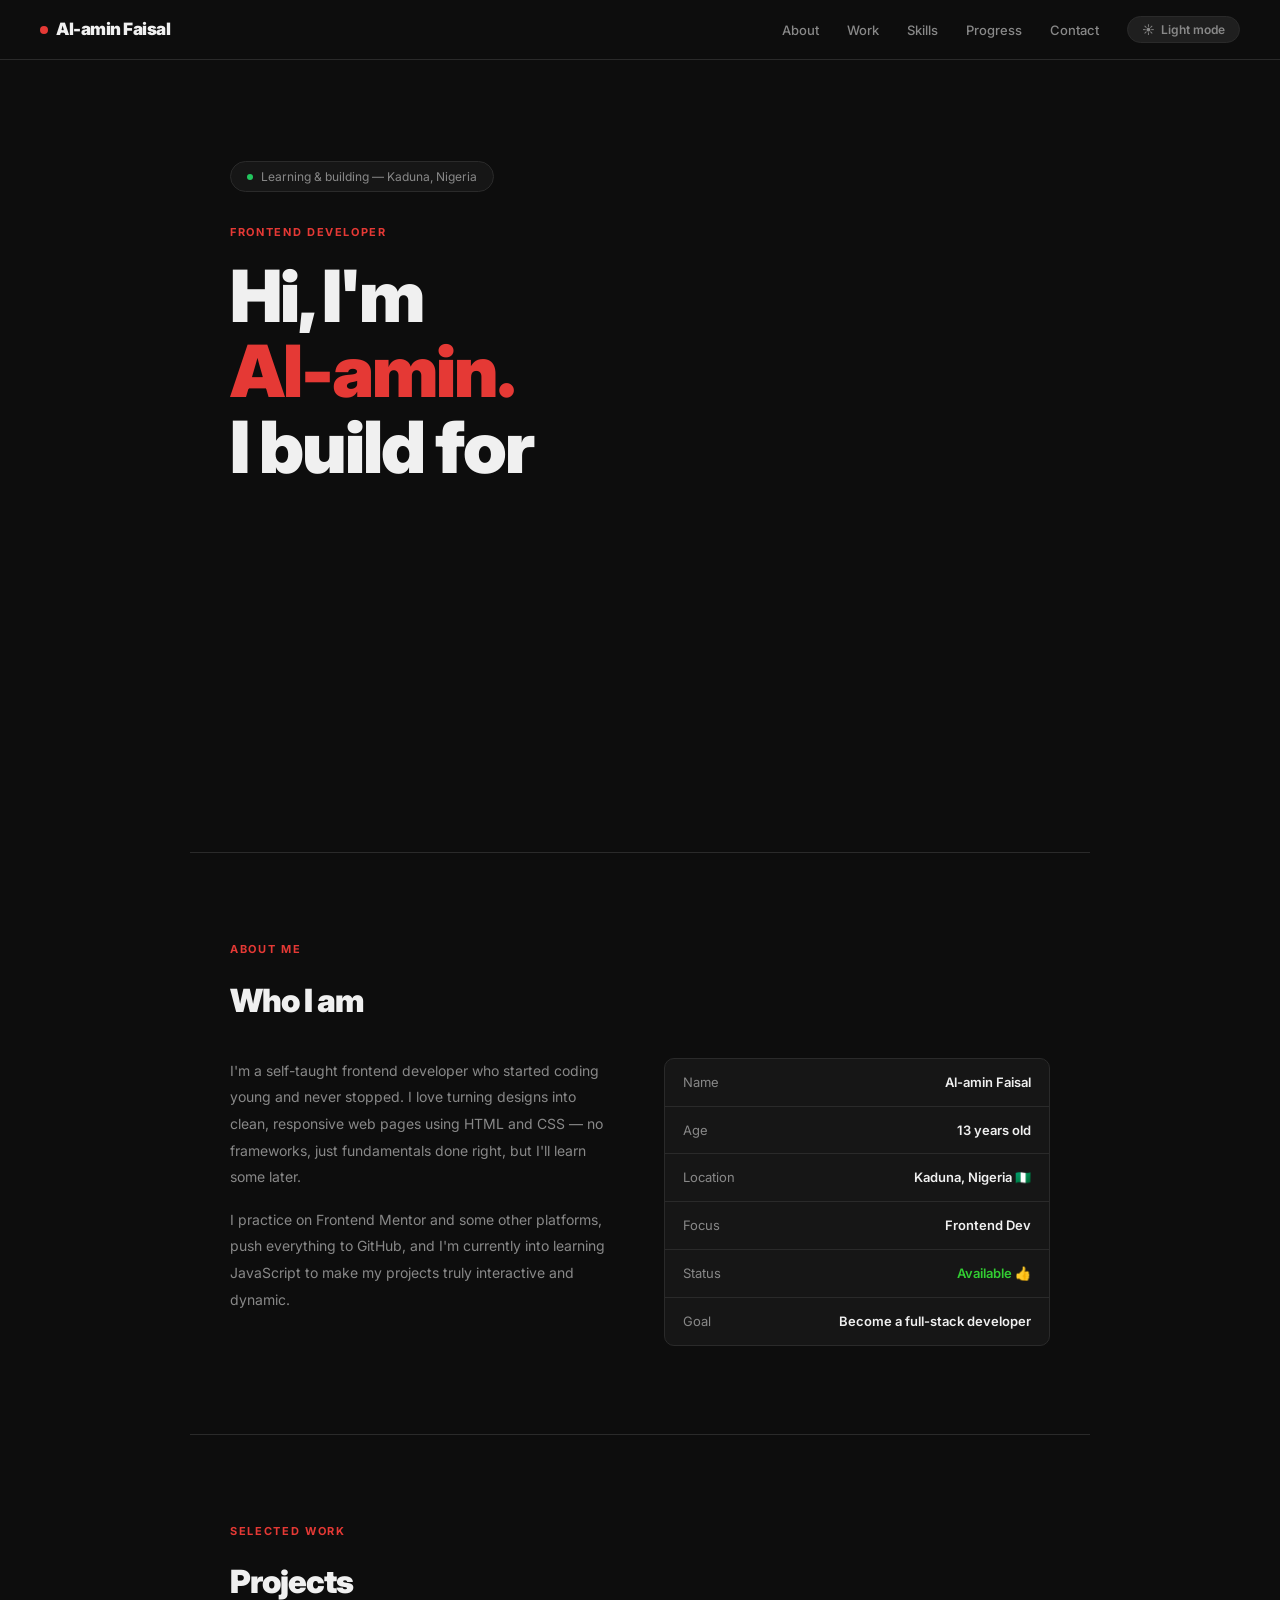
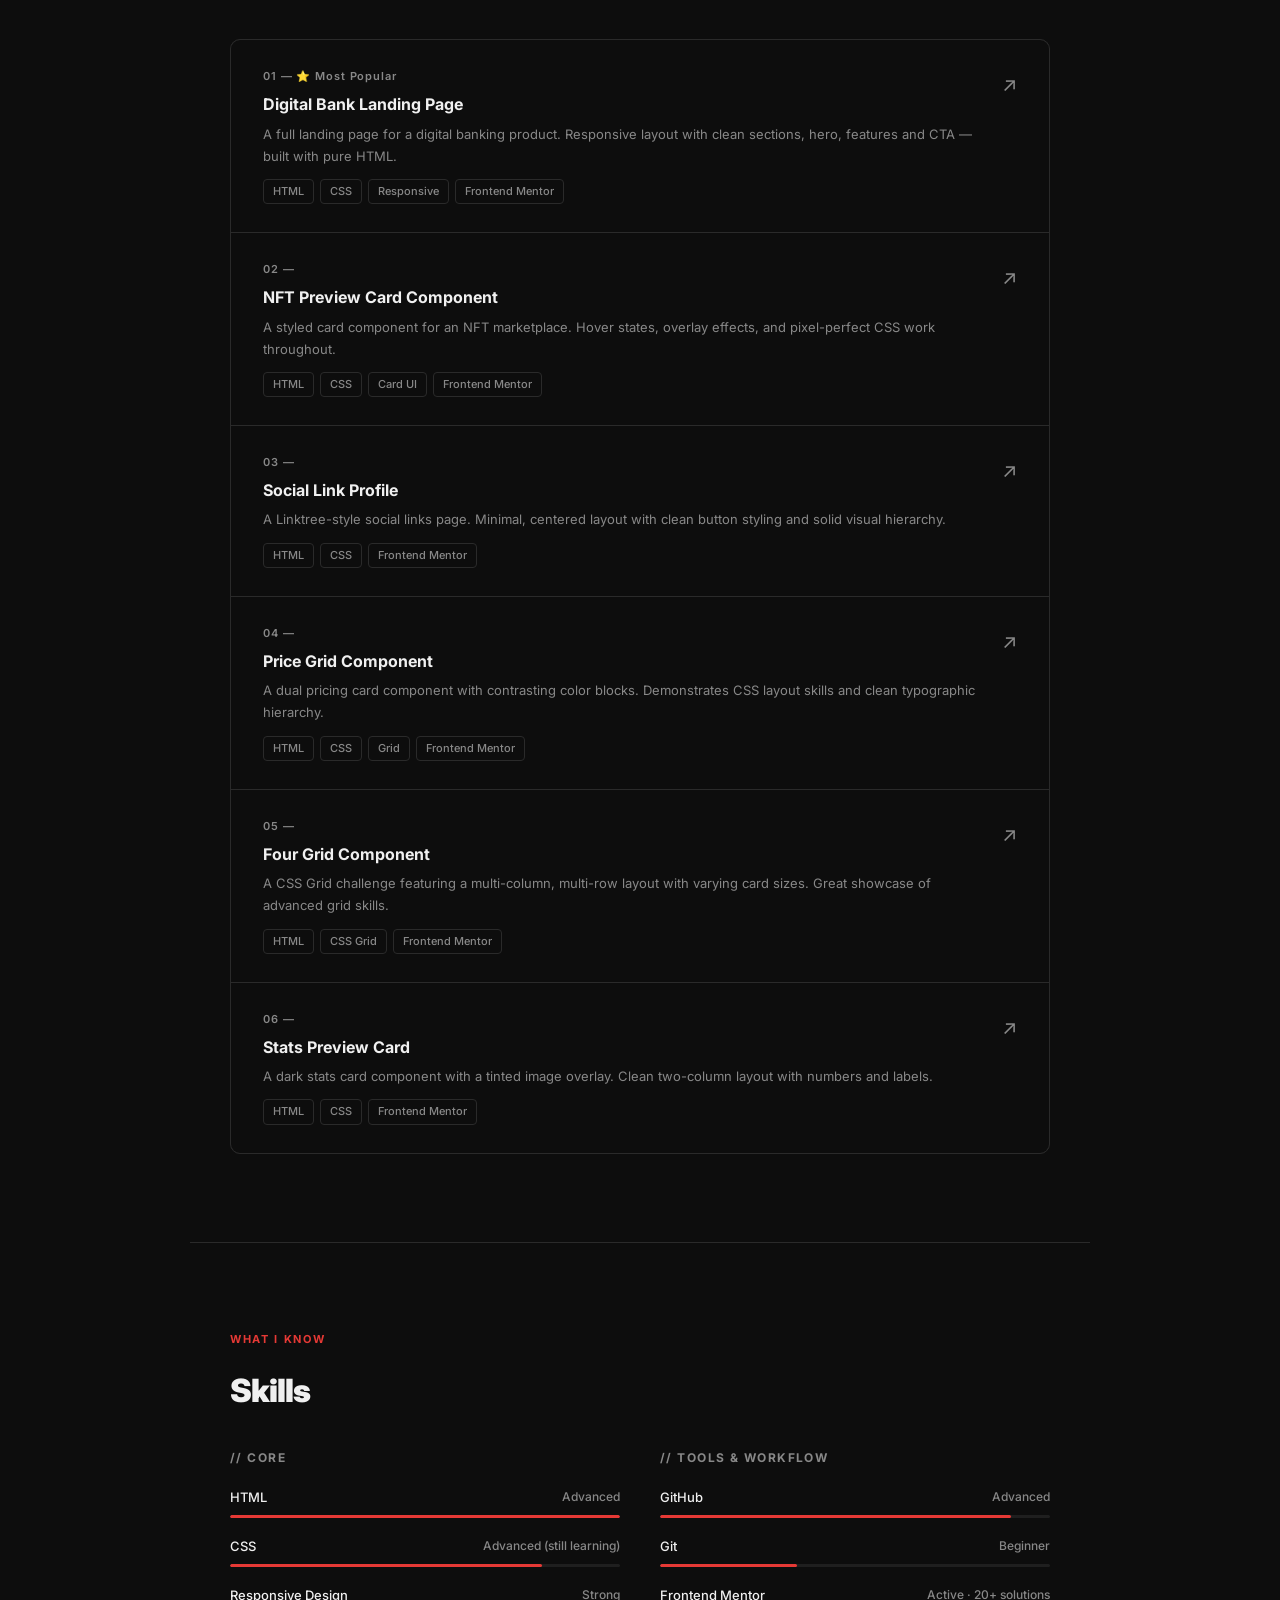
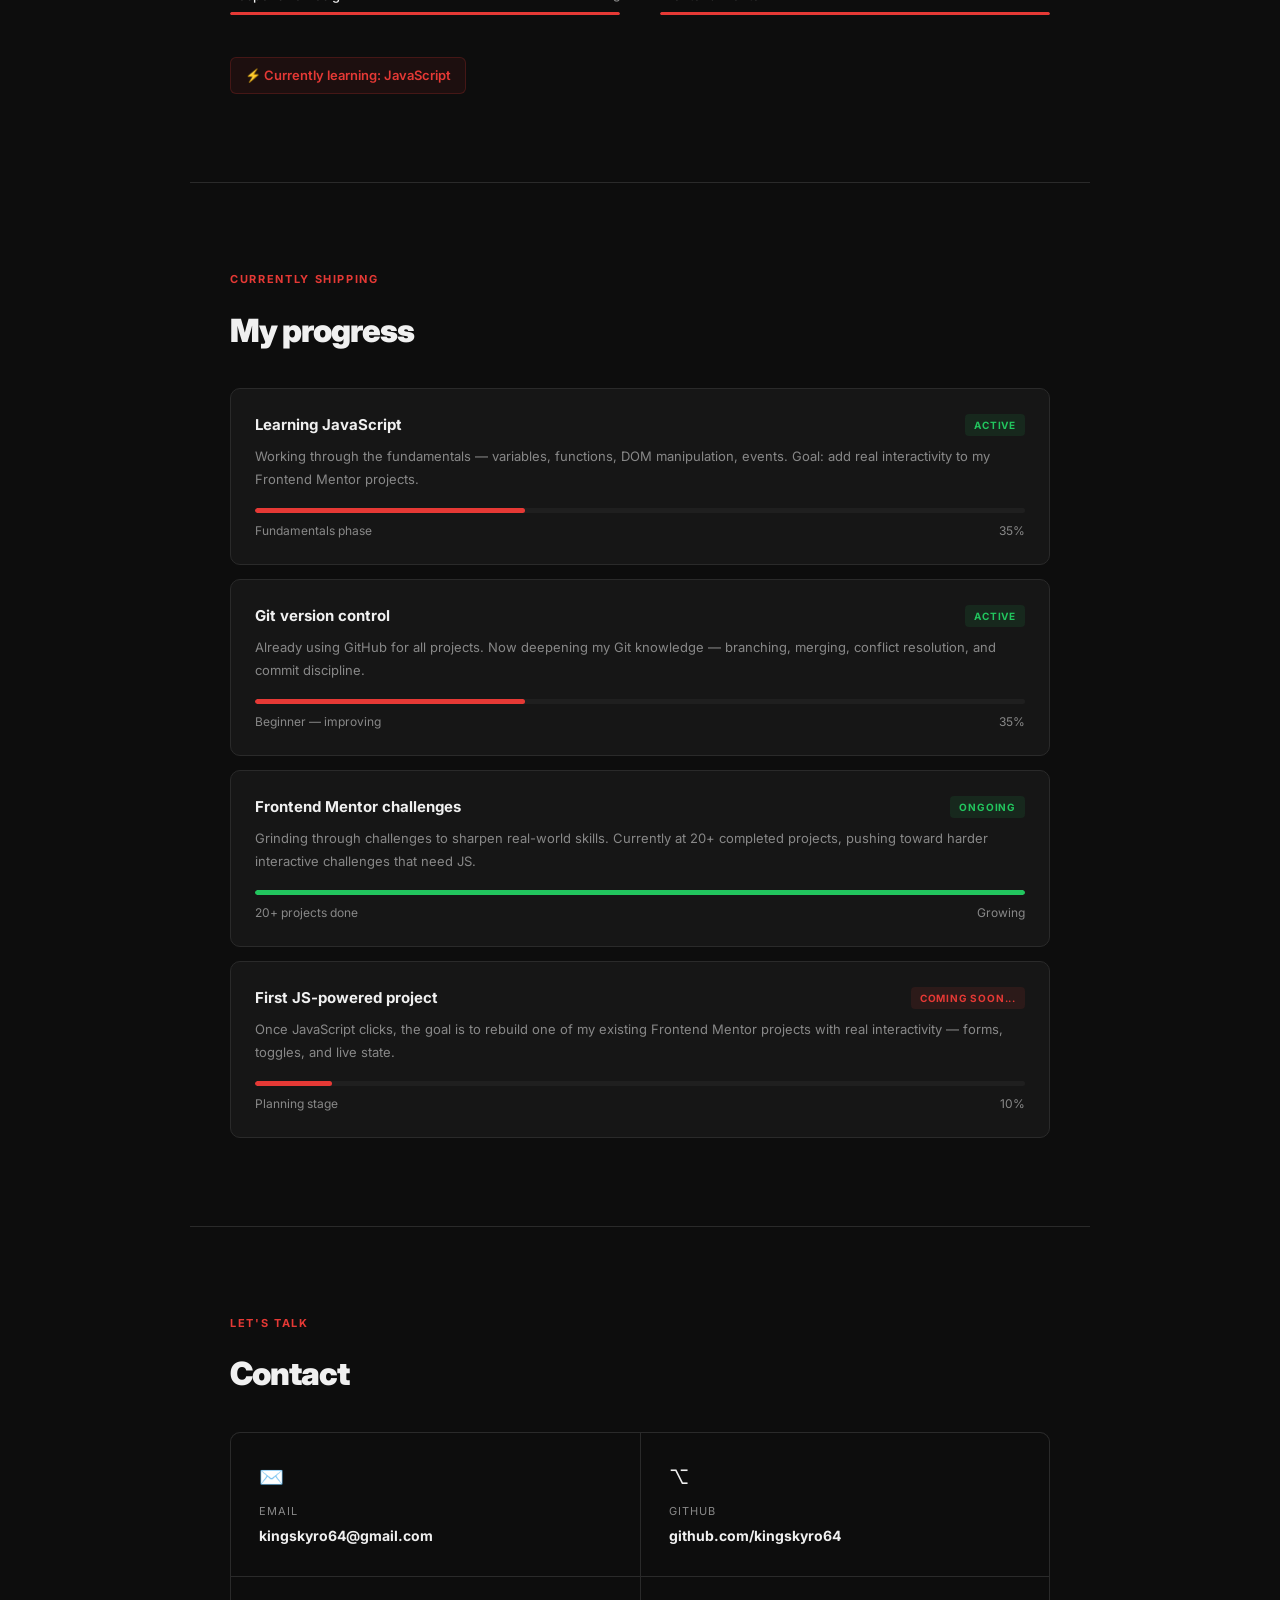
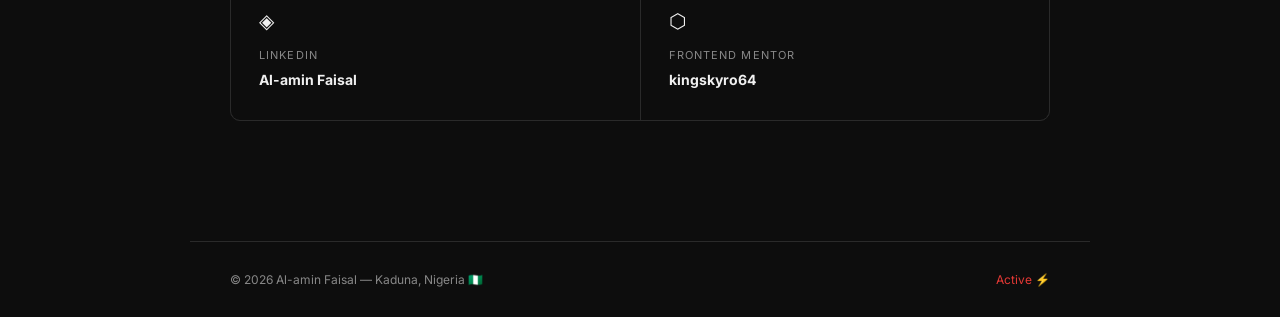
==== commit eead2bb7: "added a favicon" ====
--- a/index.html
+++ b/index.html
@@ -6,6 +6,7 @@
 <title>Al-amin Faisal — Frontend Developer</title>
 <link rel="preconnect" href="https://fonts.googleapis.com">
 <link href="https://fonts.googleapis.com/css2?family=Inter:wght@300;400;500;600;700;900&display=swap" rel="stylesheet">
+<link rel="shortcut icon" href="/My-portfolio/favicon.png" title="user icons" type="image/x-icon">
 <style>
   *{margin:0;padding:0;box-sizing:border-box;}
 
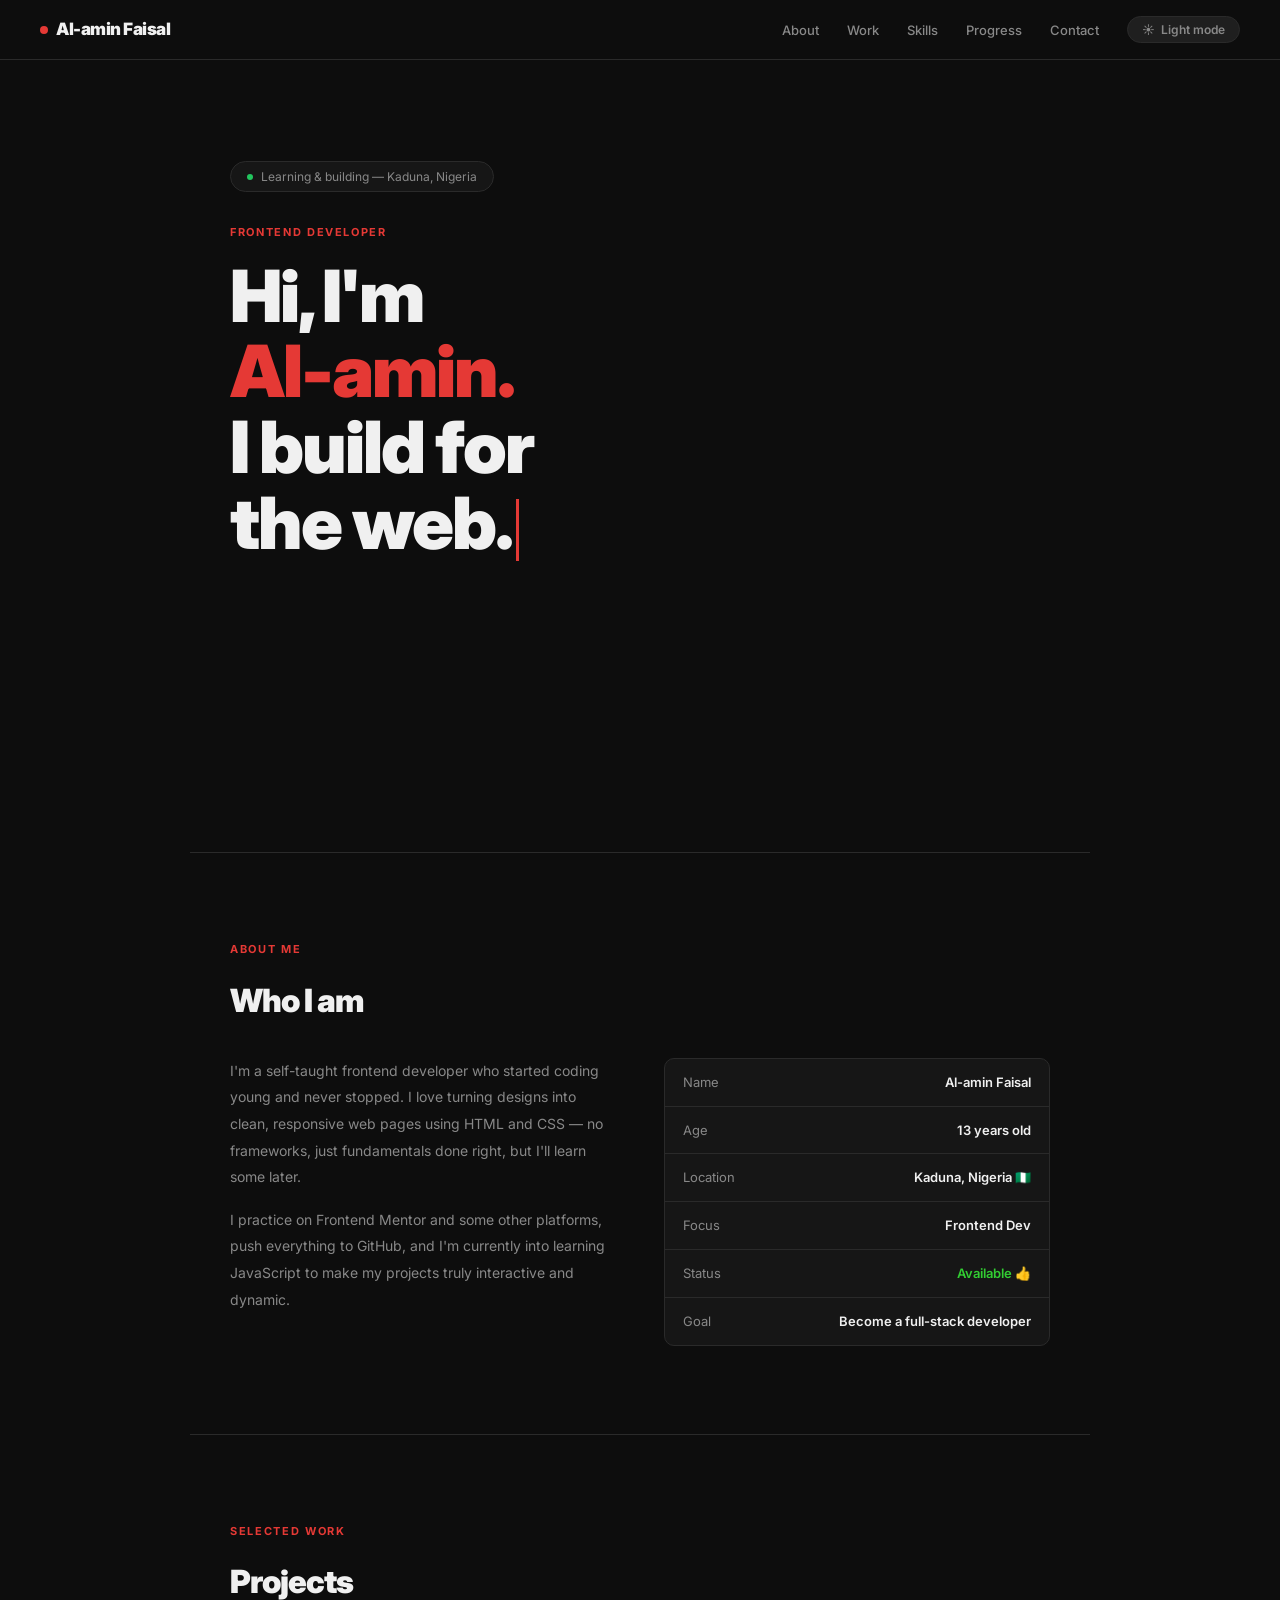
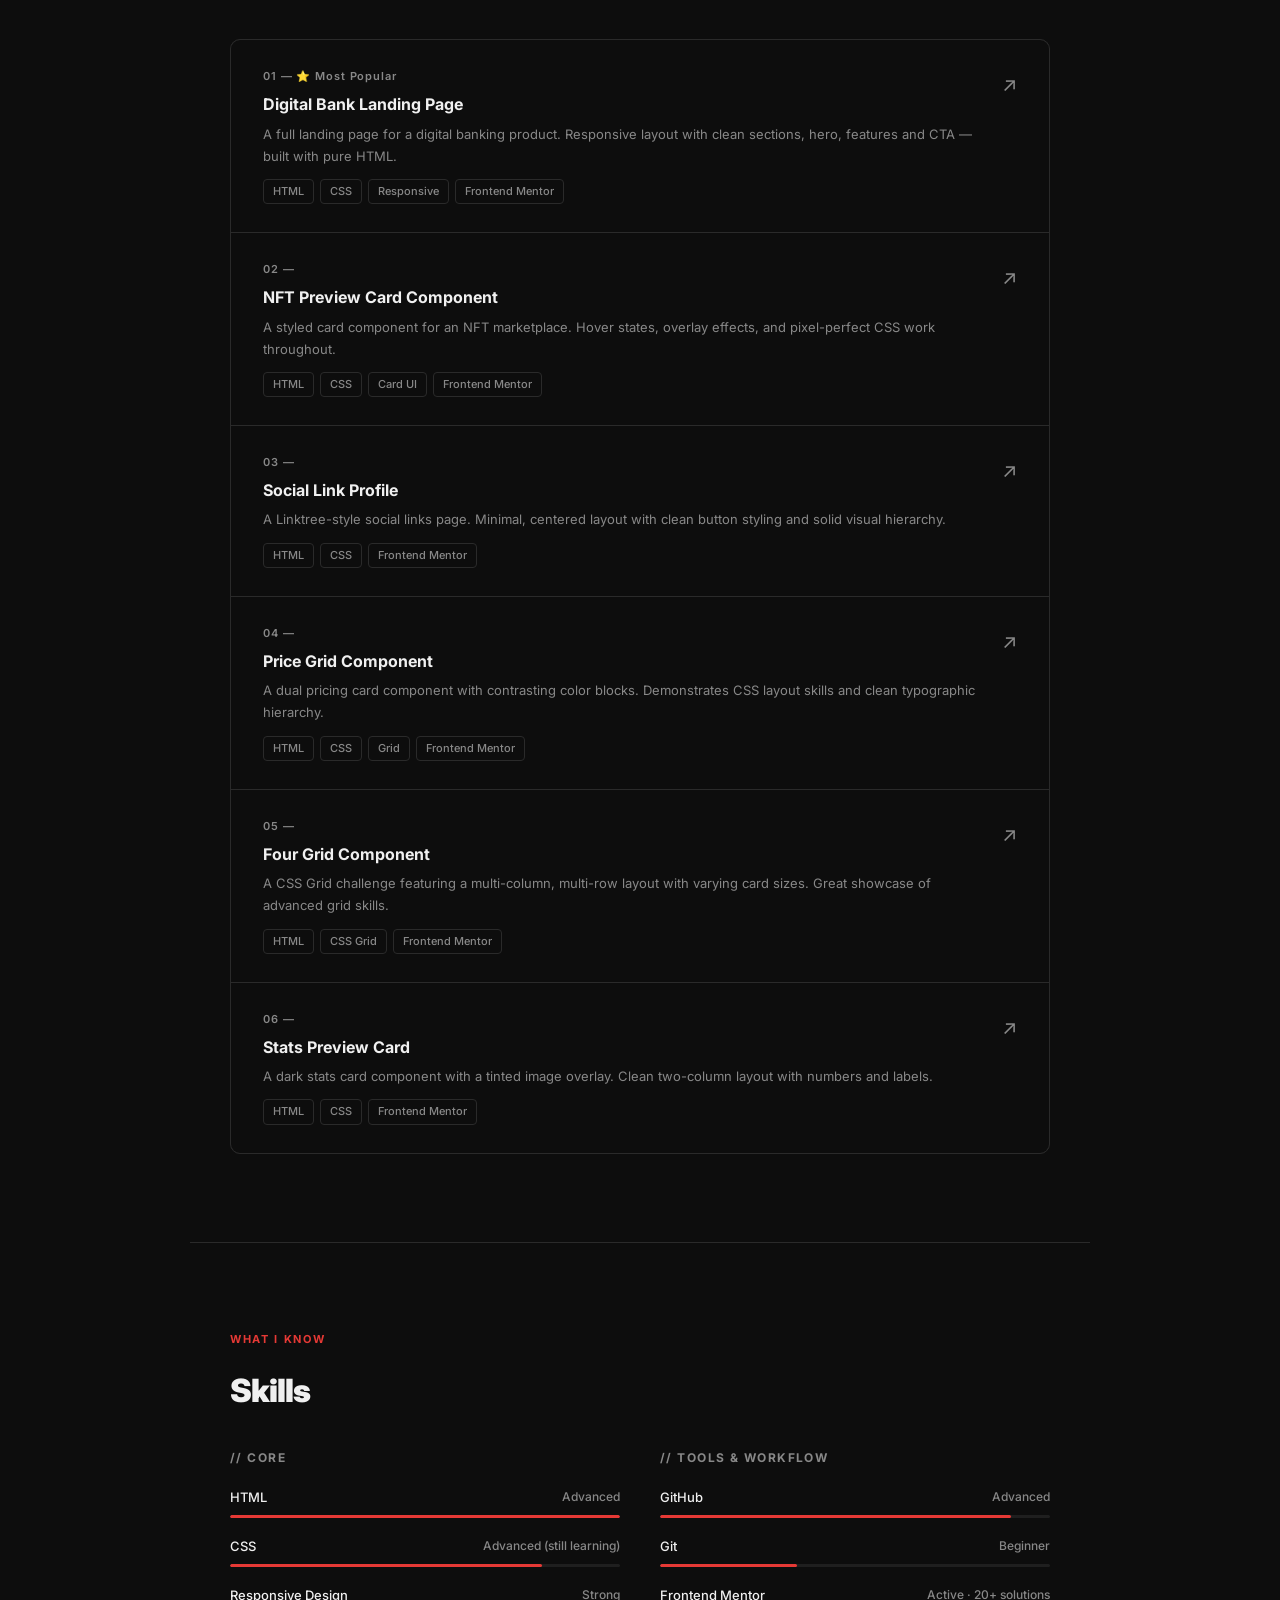
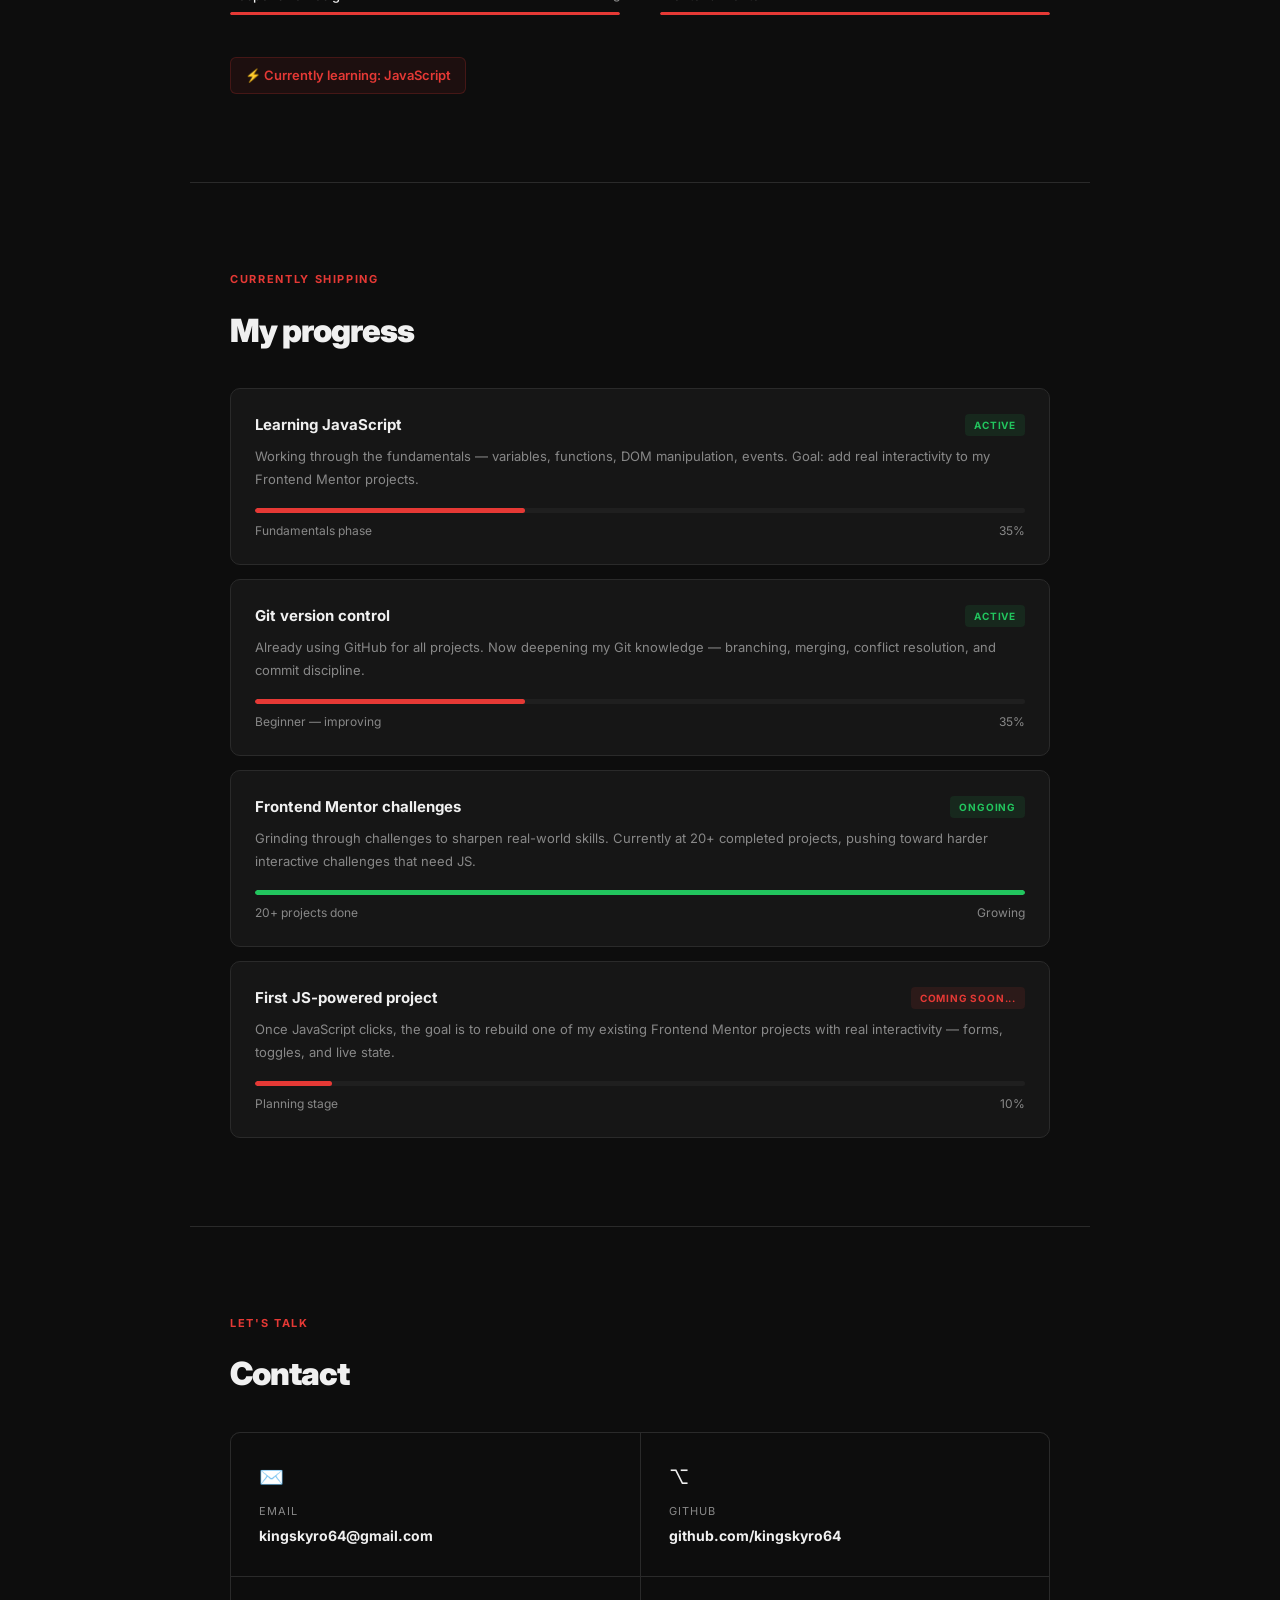
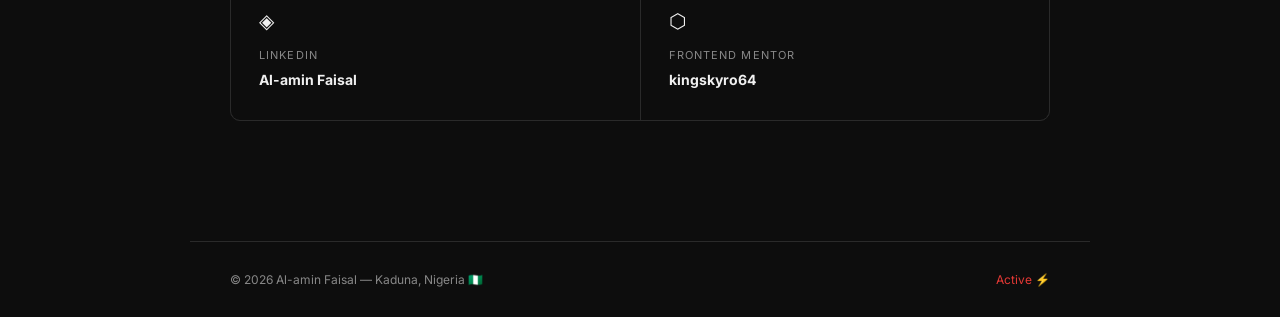
==== commit e63f08e4: "Update index.html" ====
--- a/index.html
+++ b/index.html
@@ -6,7 +6,7 @@
 <title>Al-amin Faisal — Frontend Developer</title>
 <link rel="preconnect" href="https://fonts.googleapis.com">
 <link href="https://fonts.googleapis.com/css2?family=Inter:wght@300;400;500;600;700;900&display=swap" rel="stylesheet">
-<link rel="shortcut icon" href="/My-portfolio/favicon.png" title="user icons" type="image/x-icon">
+<link rel="shortcut icon" href="favicon.png" title="user icons" type="image/x-icon">
 <style>
   *{margin:0;padding:0;box-sizing:border-box;}
 
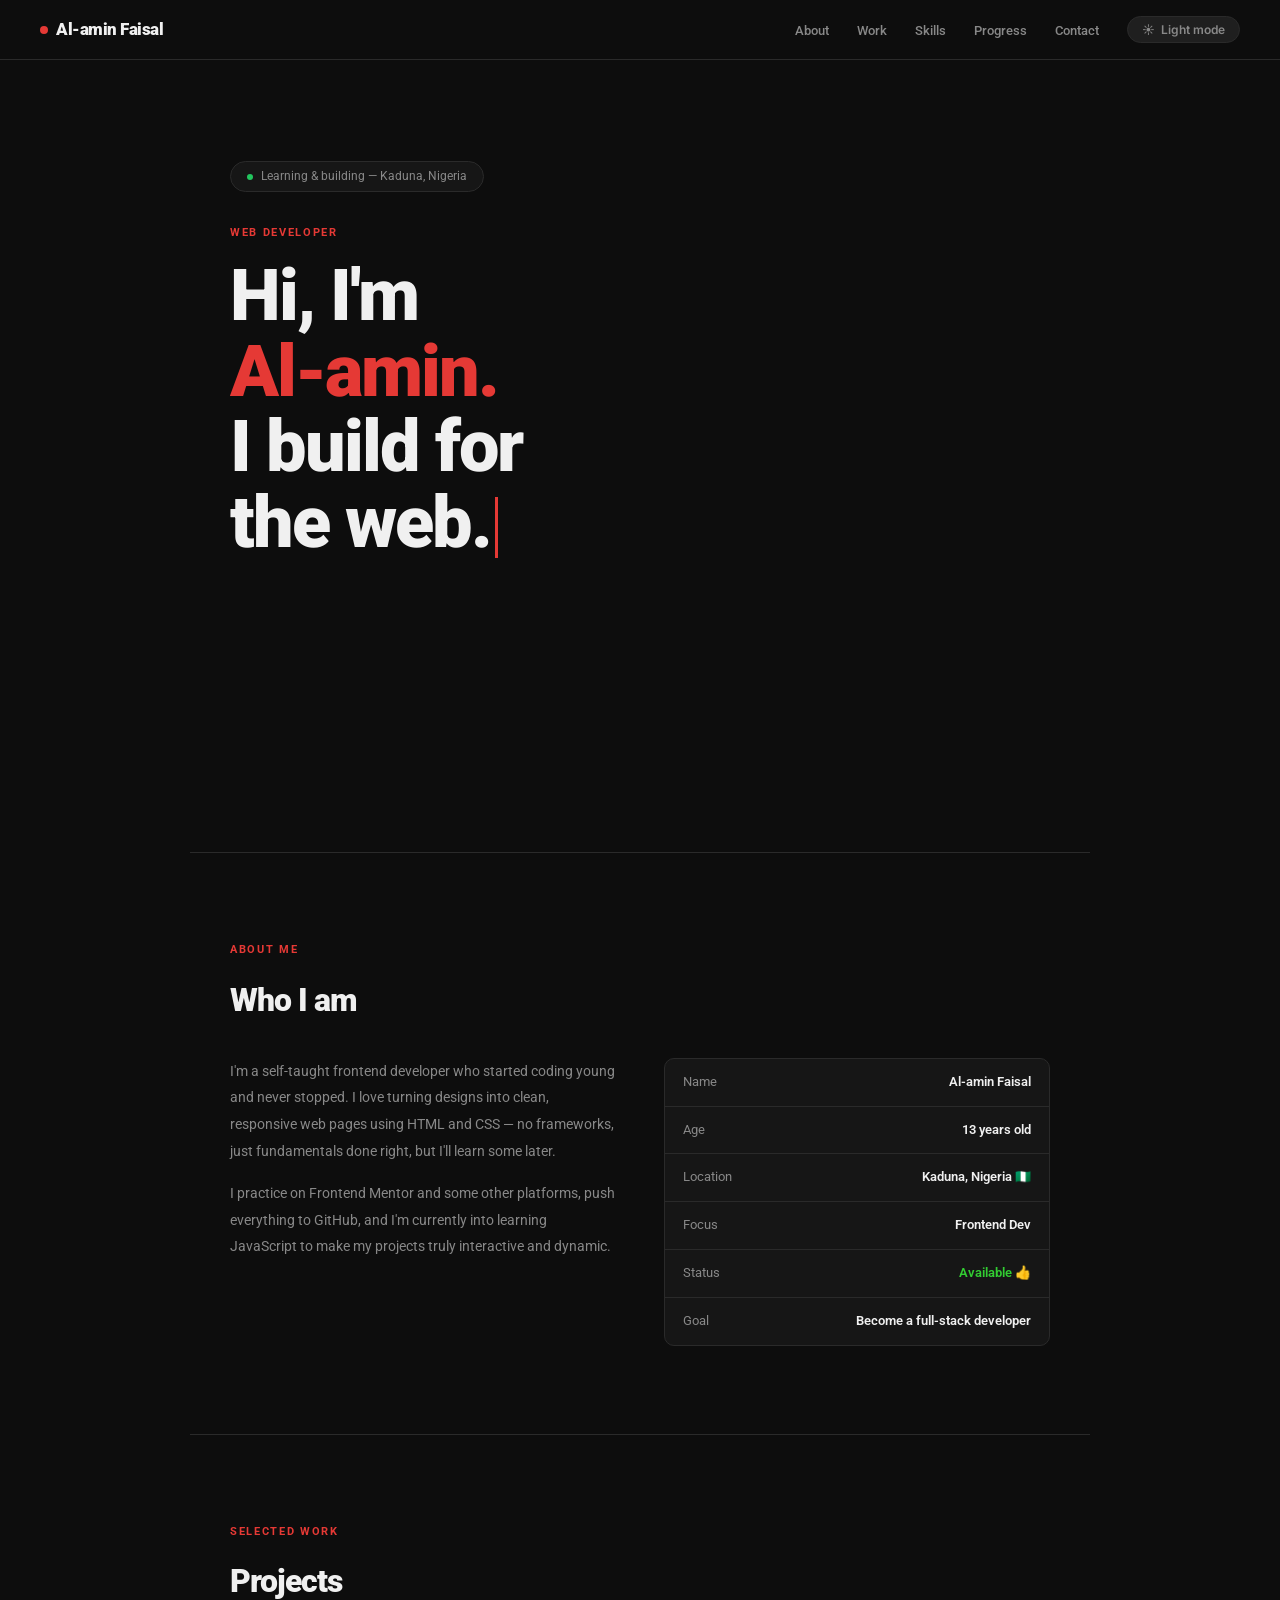
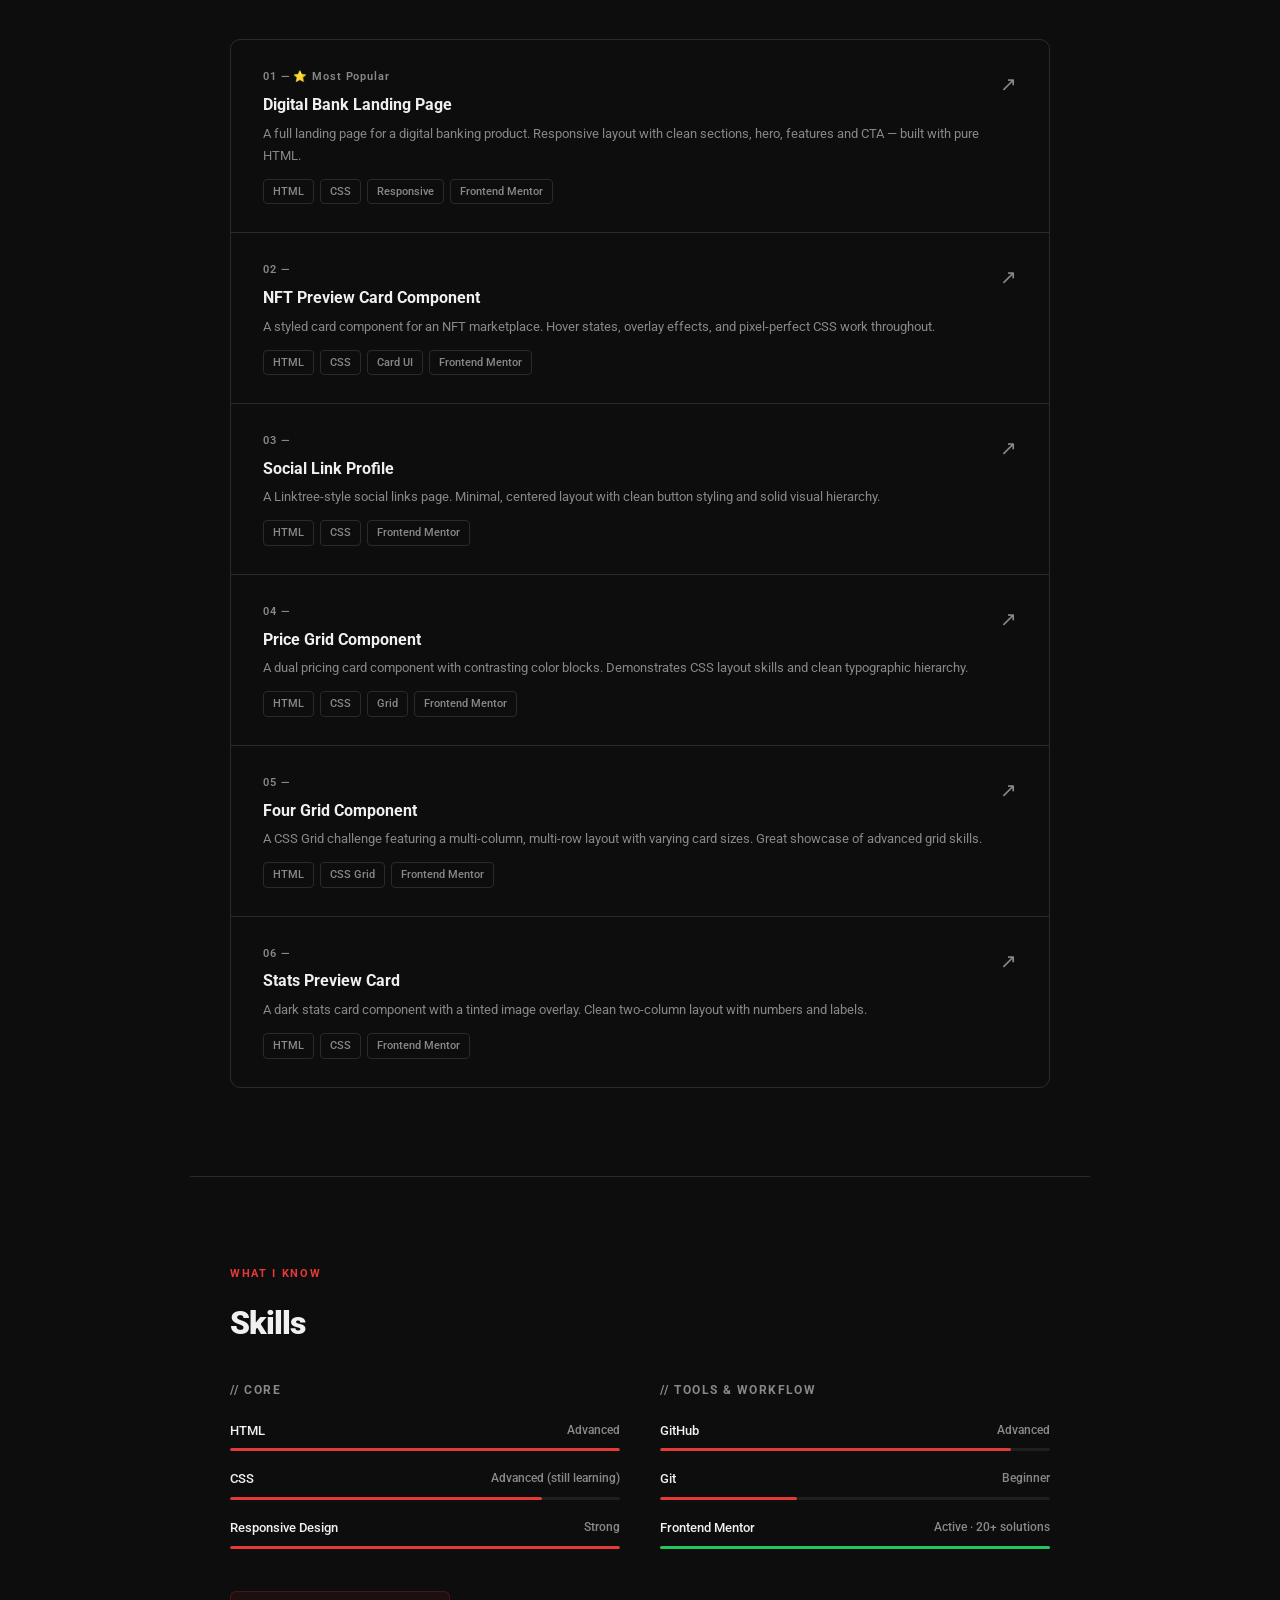
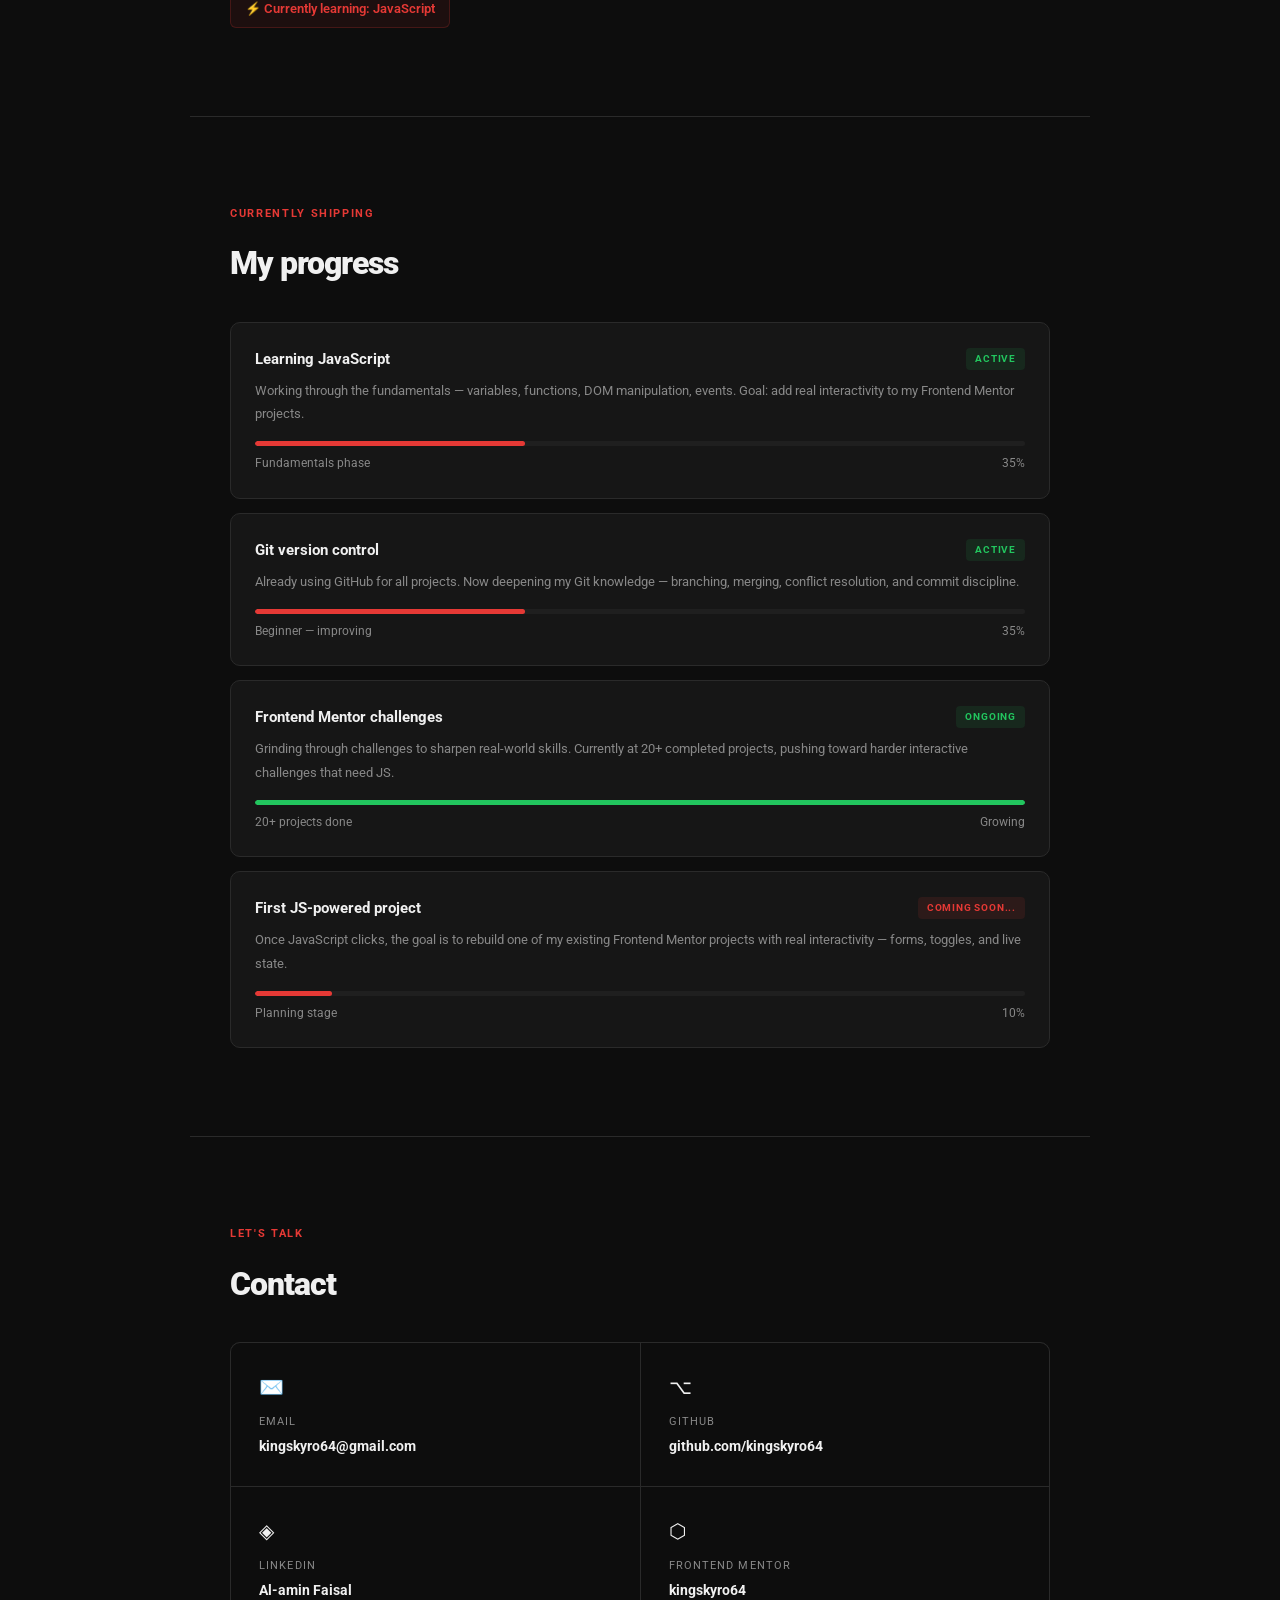
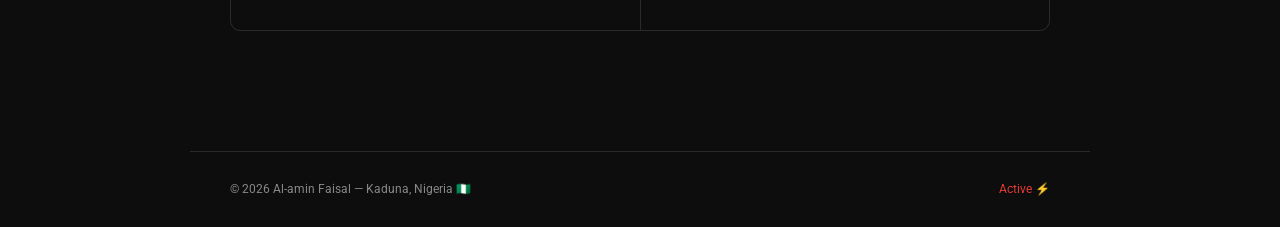
==== commit 4ad5c552: "done" ====
--- a/index.html
+++ b/index.html
@@ -7,205 +7,7 @@
 <link rel="preconnect" href="https://fonts.googleapis.com">
 <link href="https://fonts.googleapis.com/css2?family=Inter:wght@300;400;500;600;700;900&display=swap" rel="stylesheet">
 <link rel="shortcut icon" href="favicon.png" title="user icons" type="image/x-icon">
-<style>
-  *{margin:0;padding:0;box-sizing:border-box;}
-
-  :root{
-    --bg:#0d0d0d;
-    --bg2:#161616;
-    --bg3:#1f1f1f;
-    --text:#f0f0f0;
-    --muted:#888;
-    --border:#2a2a2a;
-    --red:#e53935;
-    --red2:#ff5252;
-  }
-
-  body.light{
-    --bg:#ffffff;
-    --bg2:#f5f5f5;
-    --bg3:#ebebeb;
-    --text:#111111;
-    --muted:#666;
-    --border:#ddd;
-    --red:#c62828;
-    --red2:#e53935;
-  }
-
-  body{
-    background:var(--bg);
-    color:var(--text);
-    font-family:'Inter',sans-serif;
-    font-size:15px;
-    line-height:1.6;
-    transition:background 0.3s,color 0.3s;
-  }
-
-  nav{
-    position:sticky;top:0;z-index:100;
-    background:var(--bg);
-    border-bottom:1px solid var(--border);
-    padding:0 2.5rem;
-    display:flex;align-items:center;justify-content:space-between;
-    height:60px;
-    transition:background 0.3s;
-  }
-
-  .logo{font-weight:900;font-size:17px;letter-spacing:-0.5px;color:var(--text);display:flex;align-items:center;gap:8px;}
-  .logo-dot{width:8px;height:8px;border-radius:50%;background:var(--red);display:inline-block;}
-  .nav-right{display:flex;align-items:center;gap:1.75rem;}
-  .nav-links{display:flex;gap:1.75rem;list-style:none;}
-  .nav-links a{color:var(--muted);text-decoration:none;font-size:13px;font-weight:500;transition:color 0.2s;}
-  .nav-links a:hover{color:var(--red);}
-
-  .theme-btn{
-    background:var(--bg3);border:1px solid var(--border);border-radius:20px;padding:5px 14px;
-    font-size:12px;font-family:'Inter',sans-serif;font-weight:600;color:var(--muted);cursor:pointer;
-    display:flex;align-items:center;gap:6px;transition:all 0.2s;
-  }
-  .theme-btn:hover{border-color:var(--red);color:var(--text);}
-
-  section{padding:5.5rem 2.5rem;max-width:900px;margin:0 auto;}
-  .label{font-size:11px;letter-spacing:0.15em;text-transform:uppercase;color:var(--red);font-weight:700;margin-bottom:1rem;}
-  h1{font-size:clamp(2.5rem,6vw,4.5rem);font-weight:900;letter-spacing:-2px;line-height:1.05;margin-bottom:1.25rem;}
-  h2{font-size:2rem;font-weight:900;letter-spacing:-1px;margin-bottom:2rem;}
-
-  .hero{min-height:88vh;display:flex;flex-direction:column;justify-content:center;}
-
-  .status{
-    display:inline-flex;align-items:center;gap:8px;
-    background:var(--bg2);border:1px solid var(--border);
-    border-radius:20px;padding:5px 16px;font-size:12px;color:var(--muted);
-    margin-bottom:2rem;width:fit-content;
-  }
-
-  .dot{width:6px;height:6px;border-radius:50%;background:#22c55e;animation:blink 2s infinite;}
-  @keyframes blink{0%,100%{opacity:1;}50%{opacity:0.2;}}
-
-  /* ── TYPEWRITER ── */
-  h1 .tw-line {
-    display: block;
-    overflow: hidden;
-    max-width: 0;
-    opacity: 0;
-    white-space: nowrap;
-    transition: max-width 0.6s ease, opacity 0.1s;
-  }
-  h1 .tw-line.show {
-    max-width: 100%;
-    opacity: 1;
-  }
-
-  .cursor {
-    display: inline-block;
-    width: 3px;
-    height: 0.85em;
-    background: var(--red);
-    margin-left: 4px;
-    vertical-align: middle;
-    animation: cur-blink 0.75s step-end infinite;
-  }
-  @keyframes cur-blink{0%,100%{opacity:1;}50%{opacity:0;}}
-
-  /* ── SCROLL FADE-UP ── */
-  .fade-up{opacity:0;transform:translateY(28px);transition:opacity 0.7s ease,transform 0.7s ease;}
-  .fade-up.visible{opacity:1;transform:translateY(0);}
-  .fade-up.d1{transition-delay:0.1s;}
-  .fade-up.d2{transition-delay:0.2s;}
-  .fade-up.d3{transition-delay:0.3s;}
-
-  /* hero sub + cta fade */
-  .hero-sub{font-size:15px;color:var(--muted);max-width:460px;line-height:1.9;margin-bottom:2.5rem;opacity:0;transform:translateY(10px);transition:opacity 0.6s ease,transform 0.6s ease;}
-  .hero-sub.show{opacity:1;transform:translateY(0);}
-  .hero-cta{display:flex;gap:12px;flex-wrap:wrap;opacity:0;transform:translateY(10px);transition:opacity 0.6s ease 0.15s,transform 0.6s ease 0.15s;}
-  .hero-cta.show{opacity:1;transform:translateY(0);}
-
-  .btn{padding:11px 26px;border-radius:6px;font-family:'Inter',sans-serif;font-size:13px;font-weight:600;cursor:pointer;text-decoration:none;transition:all 0.2s;display:inline-block;}
-  .btn-red{background:var(--red);color:#fff;border:none;}
-  .btn-red:hover{background:var(--red2);}
-  .btn-ghost{background:transparent;color:var(--text);border:1px solid var(--border);}
-  .btn-ghost:hover{border-color:var(--red);color:var(--red);}
-
-  .divider{height:1px;background:var(--border);max-width:900px;margin:0 auto;}
-
-  .about-layout{display:grid;grid-template-columns:1fr 1fr;gap:3rem;align-items:start;}
-  .about-text p{color:var(--muted);font-size:14px;line-height:1.9;margin-bottom:1rem;}
-
-  .info-card{background:var(--bg2);border:1px solid var(--border);border-radius:10px;overflow:hidden;}
-  .info-row{display:flex;justify-content:space-between;align-items:center;padding:13px 18px;border-bottom:1px solid var(--border);font-size:13px;transition:background 0.2s;}
-  .info-row:hover{background:var(--bg3);}
-  .info-row:last-child{border-bottom:none;}
-  .info-label{color:var(--muted);}
-  .info-val{font-weight:600;}
-  .info-val.red{color:limegreen;}
-
-  .projects-list{display:flex;flex-direction:column;gap:1px;background:var(--border);border:1px solid var(--border);border-radius:10px;overflow:hidden;}
-
-  .proj-item{
-    background:var(--bg);padding:1.75rem 2rem;
-    transition:background 0.2s,transform 0.2s;
-    display:grid;grid-template-columns:1fr auto;gap:1rem;align-items:start;
-    text-decoration:none;color:inherit;
-  }
-  .proj-item:hover{background:var(--bg2);transform:translateX(5px);}
-  .proj-num{font-size:11px;color:var(--muted);margin-bottom:6px;font-weight:600;letter-spacing:0.08em;}
-  .proj-title{font-weight:700;font-size:16px;margin-bottom:5px;}
-  .proj-desc{font-size:13px;color:var(--muted);line-height:1.7;margin-bottom:12px;}
-  .tags{display:flex;gap:6px;flex-wrap:wrap;}
-  .tag{font-size:11px;padding:3px 9px;border-radius:4px;border:1px solid var(--border);color:var(--muted);font-weight:500;}
-  .proj-arrow{font-size:20px;color:var(--muted);transition:all 0.2s;}
-  .proj-item:hover .proj-arrow{color:var(--red);transform:translate(3px,-3px);}
-
-  .skills-wrap{display:grid;grid-template-columns:1fr 1fr;gap:2.5rem;}
-  .skill-group-title{font-size:12px;font-weight:700;letter-spacing:0.12em;text-transform:uppercase;color:var(--muted);margin-bottom:1.25rem;}
-  .skill-row{margin-bottom:18px;}
-  .skill-top{display:flex;justify-content:space-between;font-size:13px;font-weight:500;margin-bottom:7px;}
-  .skill-pct{color:var(--muted);font-size:12px;}
-  .bar-bg{height:3px;background:var(--bg3);border-radius:2px;overflow:hidden;}
-  .bar-fill{height:100%;background:var(--red);border-radius:2px;width:0%;transition:width 1.4s cubic-bezier(0.16,1,0.3,1);}
-
-  .learning-badge{
-    display:inline-flex;align-items:center;gap:6px;
-    background:rgba(229,57,53,0.08);border:1px solid rgba(229,57,53,0.2);
-    color:var(--red);border-radius:6px;padding:7px 14px;
-    font-size:13px;font-weight:600;margin-top:1.5rem;
-    animation:badge-pulse 2.5s ease-in-out infinite;
-  }
-  @keyframes badge-pulse{0%,100%{box-shadow:0 0 0 0 rgba(229,57,53,0.2);}50%{box-shadow:0 0 0 7px rgba(229,57,53,0);}}
-
-  .progress-list{display:flex;flex-direction:column;gap:14px;}
-  .prog-card{background:var(--bg2);border:1px solid var(--border);border-radius:10px;padding:1.5rem;transition:border-color 0.2s,transform 0.2s;}
-  .prog-card:hover{border-color:var(--red);transform:translateY(-2px);}
-  .prog-top{display:flex;justify-content:space-between;align-items:center;margin-bottom:8px;}
-  .prog-title{font-weight:700;font-size:15px;}
-  .badge{font-size:10px;font-weight:700;letter-spacing:0.08em;padding:3px 9px;border-radius:4px;text-transform:uppercase;}
-  .badge-active{background:rgba(34,197,94,0.1);color:#22c55e;}
-  .badge-soon{background:rgba(229,57,53,0.1);color:var(--red);}
-  .prog-desc{font-size:13px;color:var(--muted);line-height:1.8;margin-bottom:1rem;}
-  .prog-bar-bg{height:5px;background:var(--bg3);border-radius:3px;overflow:hidden;margin-bottom:8px;}
-  .prog-bar-fill{height:100%;border-radius:3px;width:0%;transition:width 1.4s cubic-bezier(0.16,1,0.3,1);}
-  .fill-red{background:var(--red);}
-  .fill-green{background:#22c55e;}
-  .prog-bottom{display:flex;justify-content:space-between;font-size:12px;color:var(--muted);}
-
-  .contact-grid{display:grid;grid-template-columns:1fr 1fr;gap:1px;background:var(--border);border:1px solid var(--border);border-radius:10px;overflow:hidden;margin-bottom:2rem;}
-  .contact-tile{background:var(--bg);padding:1.75rem;transition:background 0.2s,transform 0.2s;text-decoration:none;color:inherit;display:block;}
-  .contact-tile:hover{background:var(--bg2);transform:scale(1.02);}
-  .contact-icon{font-size:20px;margin-bottom:10px;}
-  .contact-label{font-size:11px;color:var(--muted);letter-spacing:0.1em;text-transform:uppercase;margin-bottom:5px;}
-  .contact-val{font-weight:700;font-size:14px;}
-
-  footer{border-top:1px solid var(--border);padding:1.75rem 2.5rem;display:flex;justify-content:space-between;align-items:center;max-width:900px;margin:0 auto;font-size:12px;color:var(--muted);}
-  .red-text{color:var(--red);}
-
-  @media(max-width:640px){
-    nav{padding:0 1.25rem;}
-    .nav-links{display:none;}
-    section{padding:4rem 1.25rem;}
-    .about-layout,.skills-wrap,.contact-grid{grid-template-columns:1fr;}
-    footer{flex-direction:column;gap:8px;text-align:center;}
-  }
-</style>
+<link rel="stylesheet" href="index.css">
 </head>
 <body>
 
@@ -229,7 +31,7 @@
 <!-- HERO -->
 <section class="hero" id="home">
   <div class="status"><span class="dot"></span>Learning & building — Kaduna, Nigeria</div>
-  <div class="label">Frontend Developer</div>
+  <div class="label">Web Developer</div>
   <h1>
     <span class="tw-line" id="tw1">Hi, I'm</span>
     <span class="tw-line red-text" id="tw2">Al-amin.</span>
@@ -364,7 +166,7 @@
       </div>
       <div class="skill-row">
         <div class="skill-top"><span>Frontend Mentor</span><span class="skill-pct">Active · 20+ solutions</span></div>
-        <div class="bar-bg"><div class="bar-fill" data-w="100%"></div></div>
+        <div id="bar-bgfem"><div class="bar-fillfem" data-w="100%"></div></div>
       </div>
     </div>
   </div>
@@ -439,76 +241,7 @@
   <span class="red-text">Active ⚡</span>
 </footer>
 
-<script>
-  /* ── THEME ── */
-  let dark = true;
-  function toggleTheme(){
-    dark = !dark;
-    document.body.classList.toggle('light', !dark);
-    document.getElementById('themeIcon').textContent = dark ? '☀️' : '🌙';
-    document.getElementById('themeLabel').textContent = dark ? 'Light mode' : 'Dark mode';
-  }
-
-  /* ── TYPEWRITER ── */
-  const twLines = [
-    {id:'tw1', delay:300, dur:420},
-    {id:'tw2', delay:820, dur:500},
-    {id:'tw3', delay:1420, dur:560},
-    {id:'tw4', delay:2080, dur:480},
-  ];
-
-  twLines.forEach(({id, delay, dur}, i) => {
-    const el = document.getElementById(id);
-    setTimeout(() => {
-      el.style.transition = `max-width ${dur}ms cubic-bezier(0.4,0,0.2,1), opacity 0.05s`;
-      el.classList.add('show');
-      // After last line reveal hero sub + cta
-      if(i === twLines.length - 1){
-        setTimeout(() => {
-          document.getElementById('heroSub').classList.add('show');
-          setTimeout(() => document.getElementById('heroCta').classList.add('show'), 200);
-          // hide cursor after a moment
-          setTimeout(() => {
-            const cur = document.getElementById('cursor');
-            if(cur) cur.style.display = 'none';
-          }, 2500);
-        }, dur + 100);
-      }
-    }, delay);
-  });
-
-  /* ── SCROLL ANIMATIONS ── */
-  const scrollObs = new IntersectionObserver(entries => {
-    entries.forEach(e => {
-      if(e.isIntersecting){
-        e.target.classList.add('visible');
-        scrollObs.unobserve(e.target);
-      }
-    });
-  }, {threshold: 0.12});
-
-  document.querySelectorAll('.fade-up').forEach(el => scrollObs.observe(el));
-
-  /* ── SKILL + PROGRESS BARS ── */
-  const barObs = new IntersectionObserver(entries => {
-    entries.forEach(e => {
-      if(e.isIntersecting){
-        e.target.style.width = e.target.dataset.w;
-        barObs.unobserve(e.target);
-      }
-    });
-  }, {threshold: 0.3});
-
-  document.querySelectorAll('[data-w]').forEach(el => barObs.observe(el));
-
-  /* ── SMOOTH SCROLL ── */
-  document.querySelectorAll('a[href^="#"]').forEach(a => {
-    a.addEventListener('click', e => {
-      e.preventDefault();
-      document.querySelector(a.getAttribute('href'))?.scrollIntoView({behavior:'smooth'});
-    });
-  });
-</script>
+<script src="index.js"> </script>
 
 </body>
 </html>
--- a/index.css
+++ b/index.css
@@ -0,0 +1,200 @@
+  @import url('https://fonts.googleapis.com/css2?family=Roboto:ital,wght@0,100..900;1,100..900&display=swap');
+  
+  *{margin:0;padding:0;box-sizing:border-box;}
+
+  :root{
+    --bg:#0d0d0d;
+    --bg2:#161616;
+    --bg3:#1f1f1f;
+    --text:#f0f0f0;
+    --muted:#888;
+    --border:#2a2a2a;
+    --red:#e53935;
+    --red2:#ff5252;
+  }
+
+  body.light{
+    --bg:#ffffff;
+    --bg2:#f5f5f5;
+    --bg3:#ebebeb;
+    --text:#111111;
+    --muted:#666;
+    --border:#ddd;
+    --red:#c62828;
+    --red2:#e53935;
+  }
+
+  body{
+    background:var(--bg);
+    color:var(--text);
+    font-family:'roboto';
+    font-size:15px;
+    line-height:1.6;
+    transition:background 0.3s,color 0.3s;
+  }
+
+  nav{
+    position:sticky;top:0;z-index:100;
+    background:var(--bg);
+    border-bottom:1px solid var(--border);
+    padding:0 2.5rem;
+    display:flex;align-items:center;justify-content:space-between;
+    height:60px;
+    transition:background 0.3s;
+  }
+
+  .logo{font-weight:900;font-size:17px;letter-spacing:-0.5px;color:var(--text);display:flex;align-items:center;gap:8px;}
+  .logo-dot{width:8px;height:8px;border-radius:50%;background:var(--red);display:inline-block;}
+  .nav-right{display:flex;align-items:center;gap:1.75rem;}
+  .nav-links{display:flex;gap:1.75rem;list-style:none;}
+  .nav-links a{color:var(--muted);text-decoration:none;font-size:13px;font-weight:500;transition:color 0.2s;}
+  .nav-links a:hover{color:var(--red);}
+
+  .theme-btn{
+    background:var(--bg3);border:1px solid var(--border);border-radius:20px;padding:5px 14px;
+    font-size:12px;font-family:'Inter',sans-serif;font-weight:600;color:var(--muted);cursor:pointer;
+    display:flex;align-items:center;gap:6px;transition:all 0.2s;
+  }
+  .theme-btn:hover{border-color:var(--red);color:var(--text);}
+
+  section{padding:5.5rem 2.5rem;max-width:900px;margin:0 auto;}
+  .label{font-size:11px;letter-spacing:0.15em;text-transform:uppercase;color:var(--red);font-weight:700;margin-bottom:1rem;}
+  h1{font-size:clamp(2.5rem,6vw,4.5rem);font-weight:900;letter-spacing:-2px;line-height:1.05;margin-bottom:1.25rem;}
+  h2{font-size:2rem;font-weight:900;letter-spacing:-1px;margin-bottom:2rem;}
+
+  .hero{min-height:88vh;display:flex;flex-direction:column;justify-content:center;}
+
+  .status{
+    display:inline-flex;align-items:center;gap:8px;
+    background:var(--bg2);border:1px solid var(--border);
+    border-radius:20px;padding:5px 16px;font-size:12px;color:var(--muted);
+    margin-bottom:2rem;width:fit-content;
+  }
+
+  .dot{width:6px;height:6px;border-radius:50%;background:#22c55e;animation:blink 2s infinite;}
+  @keyframes blink{0%,100%{opacity:1;}50%{opacity:0.2;}}
+
+  /* ── TYPEWRITER ── */
+  h1 .tw-line {
+    display: block;
+    overflow: hidden;
+    max-width: 0;
+    opacity: 0;
+    white-space: nowrap;
+    transition: max-width 0.6s ease, opacity 0.1s;
+  }
+  h1 .tw-line.show {
+    max-width: 100%;
+    opacity: 1;
+  }
+
+  .cursor {
+    display: inline-block;
+    width: 3px;
+    height: 0.85em;
+    background: var(--red);
+    margin-left: 4px;
+    vertical-align: middle;
+    animation: cur-blink 0.75s step-end infinite;
+  }
+  @keyframes cur-blink{0%,100%{opacity:1;}50%{opacity:0;}}
+
+  /* ── SCROLL FADE-UP ── */
+  .fade-up{opacity:0;transform:translateY(28px);transition:opacity 0.7s ease,transform 0.7s ease;}
+  .fade-up.visible{opacity:1;transform:translateY(0);}
+  .fade-up.d1{transition-delay:0.1s;}
+  .fade-up.d2{transition-delay:0.2s;}
+  .fade-up.d3{transition-delay:0.3s;}
+
+  /* hero sub + cta fade */
+  .hero-sub{font-size:15px;color:var(--muted);max-width:460px;line-height:1.9;margin-bottom:2.5rem;opacity:0;transform:translateY(10px);transition:opacity 0.6s ease,transform 0.6s ease;}
+  .hero-sub.show{opacity:1;transform:translateY(0);}
+  .hero-cta{display:flex;gap:12px;flex-wrap:wrap;opacity:0;transform:translateY(10px);transition:opacity 0.6s ease 0.15s,transform 0.6s ease 0.15s;}
+  .hero-cta.show{opacity:1;transform:translateY(0);}
+
+  .btn{padding:11px 26px;border-radius:6px;font-family:'Inter',sans-serif;font-size:13px;font-weight:600;cursor:pointer;text-decoration:none;transition:all 0.2s;display:inline-block;}
+  .btn-red{background:var(--red);color:#fff;border:none;}
+  .btn-red:hover{background-color: transparent; border: 2px solid var(--red); color: var(--red);}
+  .btn-ghost{background:transparent;color:var(--text);border:1px solid var(--border);}
+  .btn-ghost:hover{border-color:var(--red);color:var(--red);}
+
+  .divider{height:1px;background:var(--border);max-width:900px;margin:0 auto;}
+
+  .about-layout{display:grid;grid-template-columns:1fr 1fr;gap:3rem;align-items:start;}
+  .about-text p{color:var(--muted);font-size:14px;line-height:1.9;margin-bottom:1rem;}
+
+  .info-card{background:var(--bg2);border:1px solid var(--border);border-radius:10px;overflow:hidden;}
+  .info-row{display:flex;justify-content:space-between;align-items:center;padding:13px 18px;border-bottom:1px solid var(--border);font-size:13px;transition:background 0.2s;}
+  .info-row:hover{background: whitesmoke; color: black;}
+  .info-row:last-child{border-bottom:none;}
+  .info-label{color:var(--muted);}
+  .info-val{font-weight:600;}
+  .info-val.red{color:limegreen;}
+
+  .projects-list{display:flex;flex-direction:column;gap:1px;background:var(--border);border:1px solid var(--border);border-radius:10px;overflow:hidden;}
+
+  .proj-item{
+    background:var(--bg);padding:1.75rem 2rem;
+    transition:background 0.2s,transform 0.2s;
+    display:grid;grid-template-columns:1fr auto;gap:1rem;align-items:start;
+    text-decoration:none;color:inherit;
+  }
+  .proj-item:hover{background:var(--bg2);transform:translateX(5px);}
+  .proj-num{font-size:11px;color:var(--muted);margin-bottom:6px;font-weight:600;letter-spacing:0.08em;}
+  .proj-title{font-weight:700;font-size:16px;margin-bottom:5px;}
+  .proj-desc{font-size:13px;color:var(--muted);line-height:1.7;margin-bottom:12px;}
+  .tags{display:flex;gap:6px;flex-wrap:wrap;}
+  .tag{font-size:11px;padding:3px 9px;border-radius:4px;border:1px solid var(--border);color:var(--muted);font-weight:500;}
+  .proj-arrow{font-size:20px;color:var(--muted);transition:all 0.2s;}
+  .proj-item:hover .proj-arrow{color:var(--red);transform:translate(3px,-3px);}
+
+  .skills-wrap{display:grid;grid-template-columns:1fr 1fr;gap:2.5rem;}
+  .skill-group-title{font-size:12px;font-weight:700;letter-spacing:0.12em;text-transform:uppercase;color:var(--muted);margin-bottom:1.25rem;}
+  .skill-row{margin-bottom:18px;}
+  .skill-top{display:flex;justify-content:space-between;font-size:13px;font-weight:500;margin-bottom:7px;}
+  .skill-pct{color:var(--muted);font-size:12px;}
+  .bar-bg{height:3px;background:var(--bg3);border-radius:2px;overflow:hidden;}
+  .bar-fill{height:100%;background:var(--red);border-radius:2px;width:0%;transition:width 1.4s cubic-bezier(0.16,1,0.3,1);}
+  #bar-bgfem{background:#22c55e;height:3px;border-radius:2px;overflow:hidden; }
+
+  .learning-badge{
+    display:inline-flex;align-items:center;gap:6px;
+    background:rgba(229,57,53,0.08);border:1px solid rgba(229,57,53,0.2);
+    color:var(--red);border-radius:6px;padding:7px 14px;
+    font-size:13px;font-weight:600;margin-top:1.5rem;
+    animation:badge-pulse 2.5s ease-in-out infinite;
+  }
+  @keyframes badge-pulse{0%,100%{box-shadow:0 0 0 0 rgba(229,57,53,0.2);}50%{box-shadow:0 0 0 7px rgba(229,57,53,0);}}
+
+  .progress-list{display:flex;flex-direction:column;gap:14px;}
+  .prog-card{background:var(--bg2);border:1px solid var(--border);border-radius:10px;padding:1.5rem;transition:border-color 0.2s,transform 0.2s;}
+  .prog-card:hover{border-color:var(--red);transform:translateY(-2px);}
+  .prog-top{display:flex;justify-content:space-between;align-items:center;margin-bottom:8px;}
+  .prog-title{font-weight:700;font-size:15px;}
+  .badge{font-size:10px;font-weight:700;letter-spacing:0.08em;padding:3px 9px;border-radius:4px;text-transform:uppercase;}
+  .badge-active{background:rgba(34,197,94,0.1);color:#22c55e;}
+  .badge-soon{background:rgba(229,57,53,0.1);color:var(--red);}
+  .prog-desc{font-size:13px;color:var(--muted);line-height:1.8;margin-bottom:1rem;}
+  .prog-bar-bg{height:5px;background:var(--bg3);border-radius:3px;overflow:hidden;margin-bottom:8px;}
+  .prog-bar-fill{height:100%;border-radius:3px;width:0%;transition:width 1.4s cubic-bezier(0.16,1,0.3,1);}
+  .fill-red{background:var(--red);}
+  .fill-green{background:#22c55e;}
+  .prog-bottom{display:flex;justify-content:space-between;font-size:12px;color:var(--muted);}
+
+  .contact-grid{display:grid;grid-template-columns:1fr 1fr;gap:1px;background:var(--border);border:1px solid var(--border);border-radius:10px;overflow:hidden;margin-bottom:2rem;}
+  .contact-tile{background:var(--bg);padding:1.75rem;transition:background 0.2s,transform 0.2s;text-decoration:none;color:inherit;display:block;}
+  .contact-tile:hover{background:var(--bg2);transform:scale(1.02);}
+  .contact-icon{font-size:20px;margin-bottom:10px;}
+  .contact-label{font-size:11px;color:var(--muted);letter-spacing:0.1em;text-transform:uppercase;margin-bottom:5px;}
+  .contact-val{font-weight:700;font-size:14px;}
+
+  footer{border-top:1px solid var(--border);padding:1.75rem 2.5rem;display:flex;justify-content:space-between;align-items:center;max-width:900px;margin:0 auto;font-size:12px;color:var(--muted);}
+  .red-text{color:var(--red);}
+
+  @media(max-width:640px){
+    nav{padding:0 1.25rem;}
+    .nav-links{display:none;}
+    section{padding:4rem 1.25rem;}
+    .about-layout,.skills-wrap,.contact-grid{grid-template-columns:1fr;}
+    footer{flex-direction:column;gap:8px;text-align:center;}
+  }
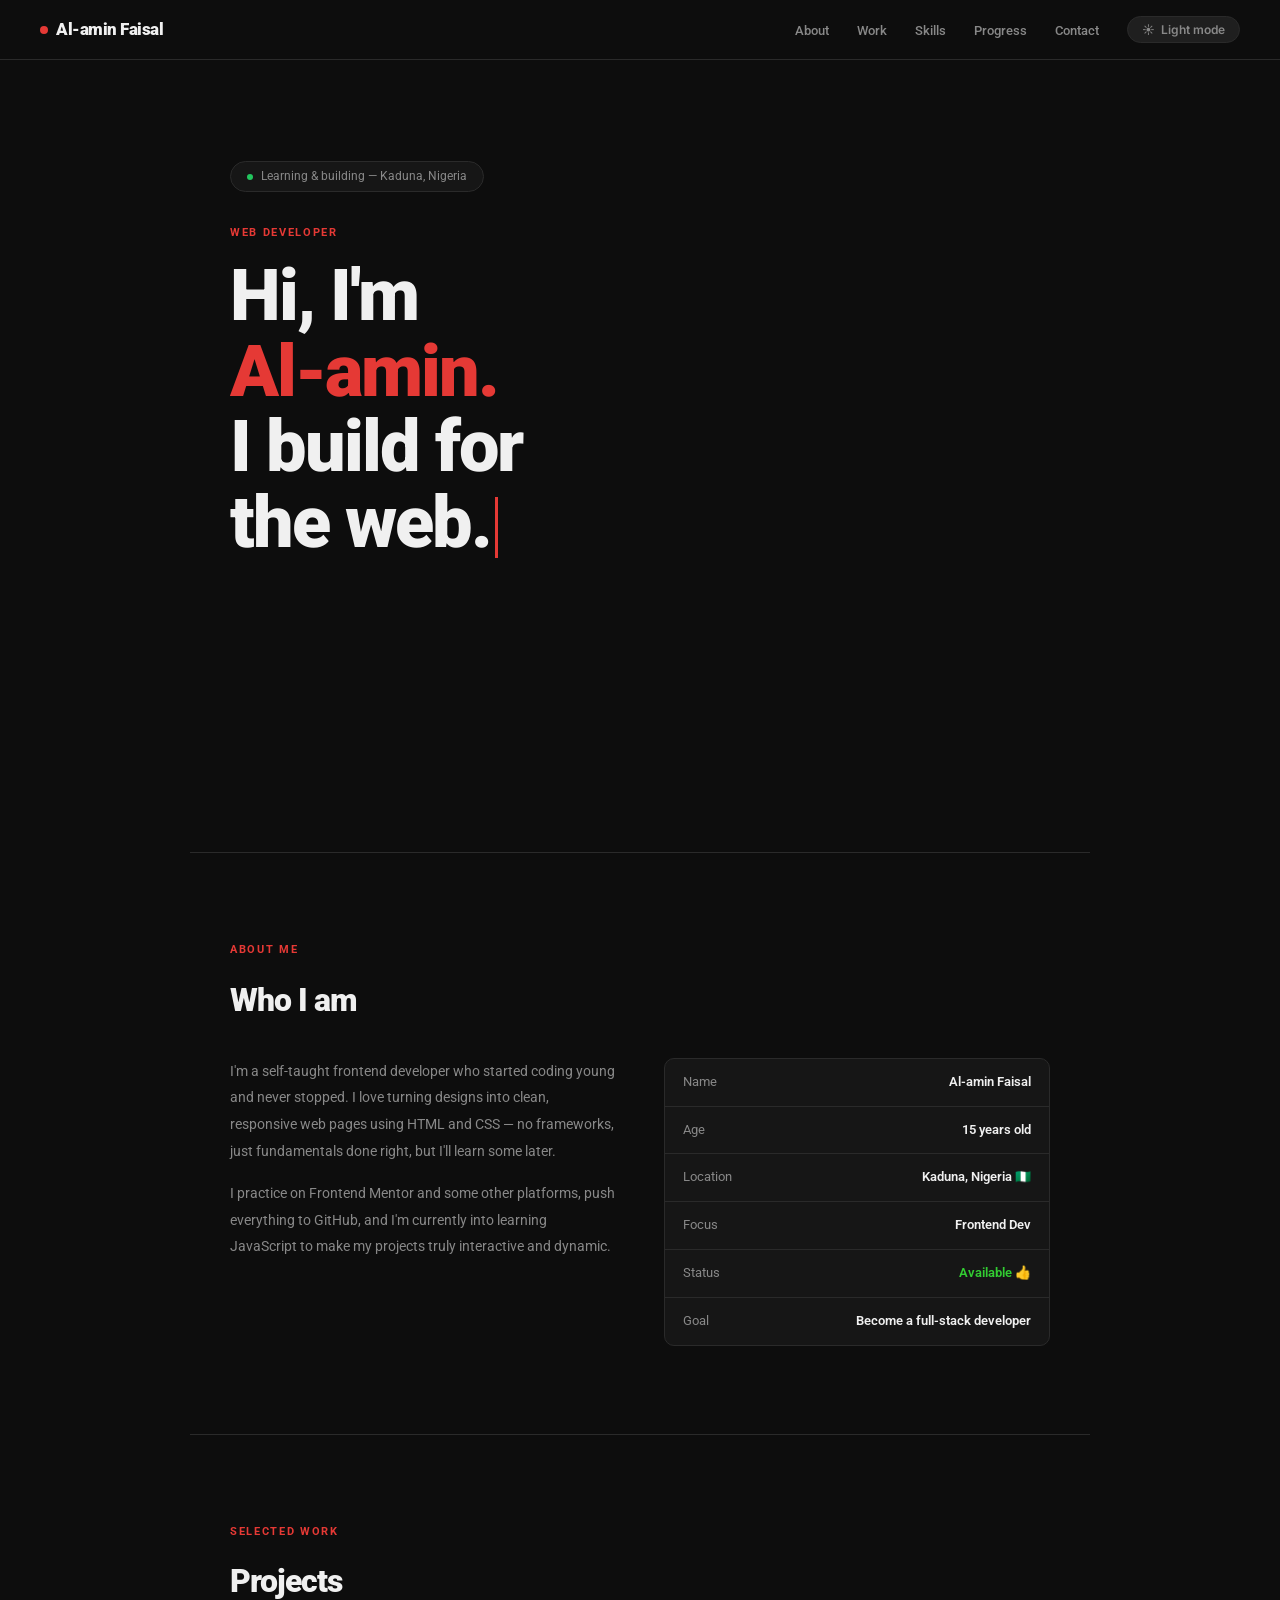
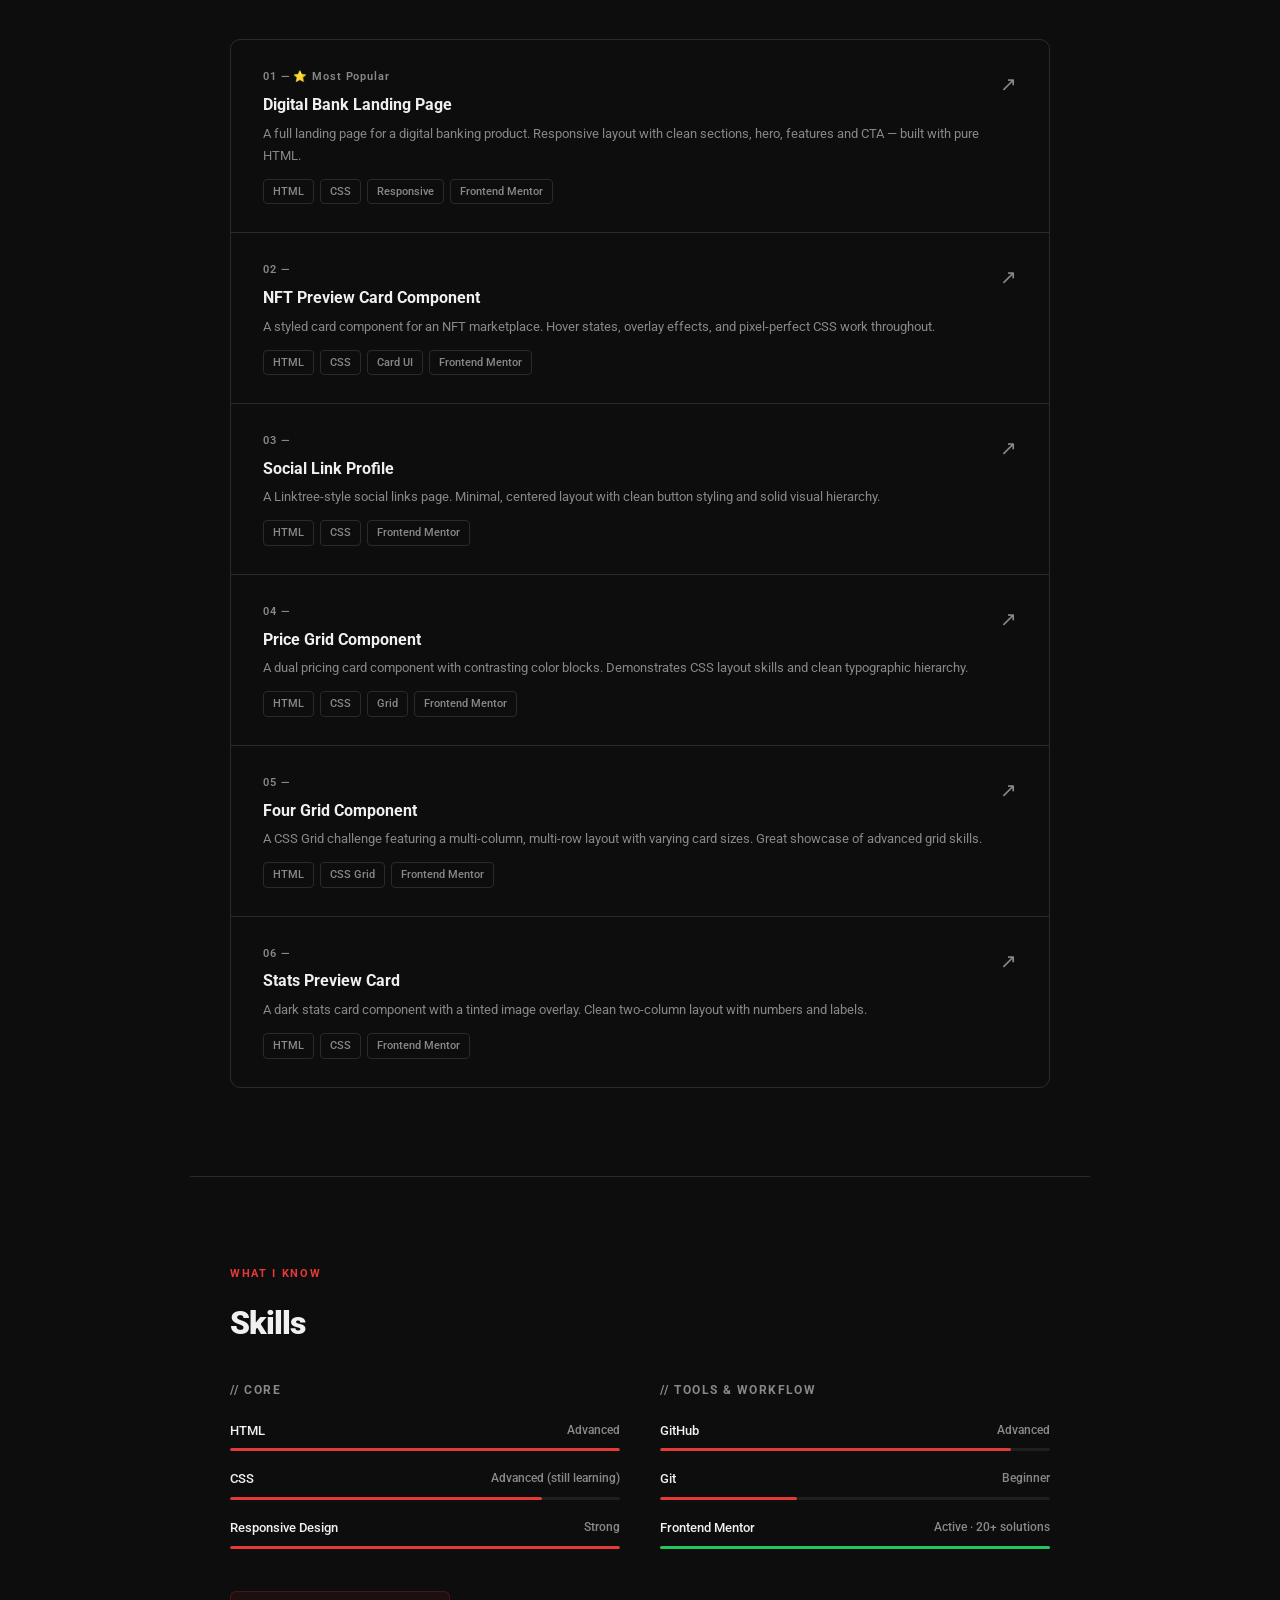
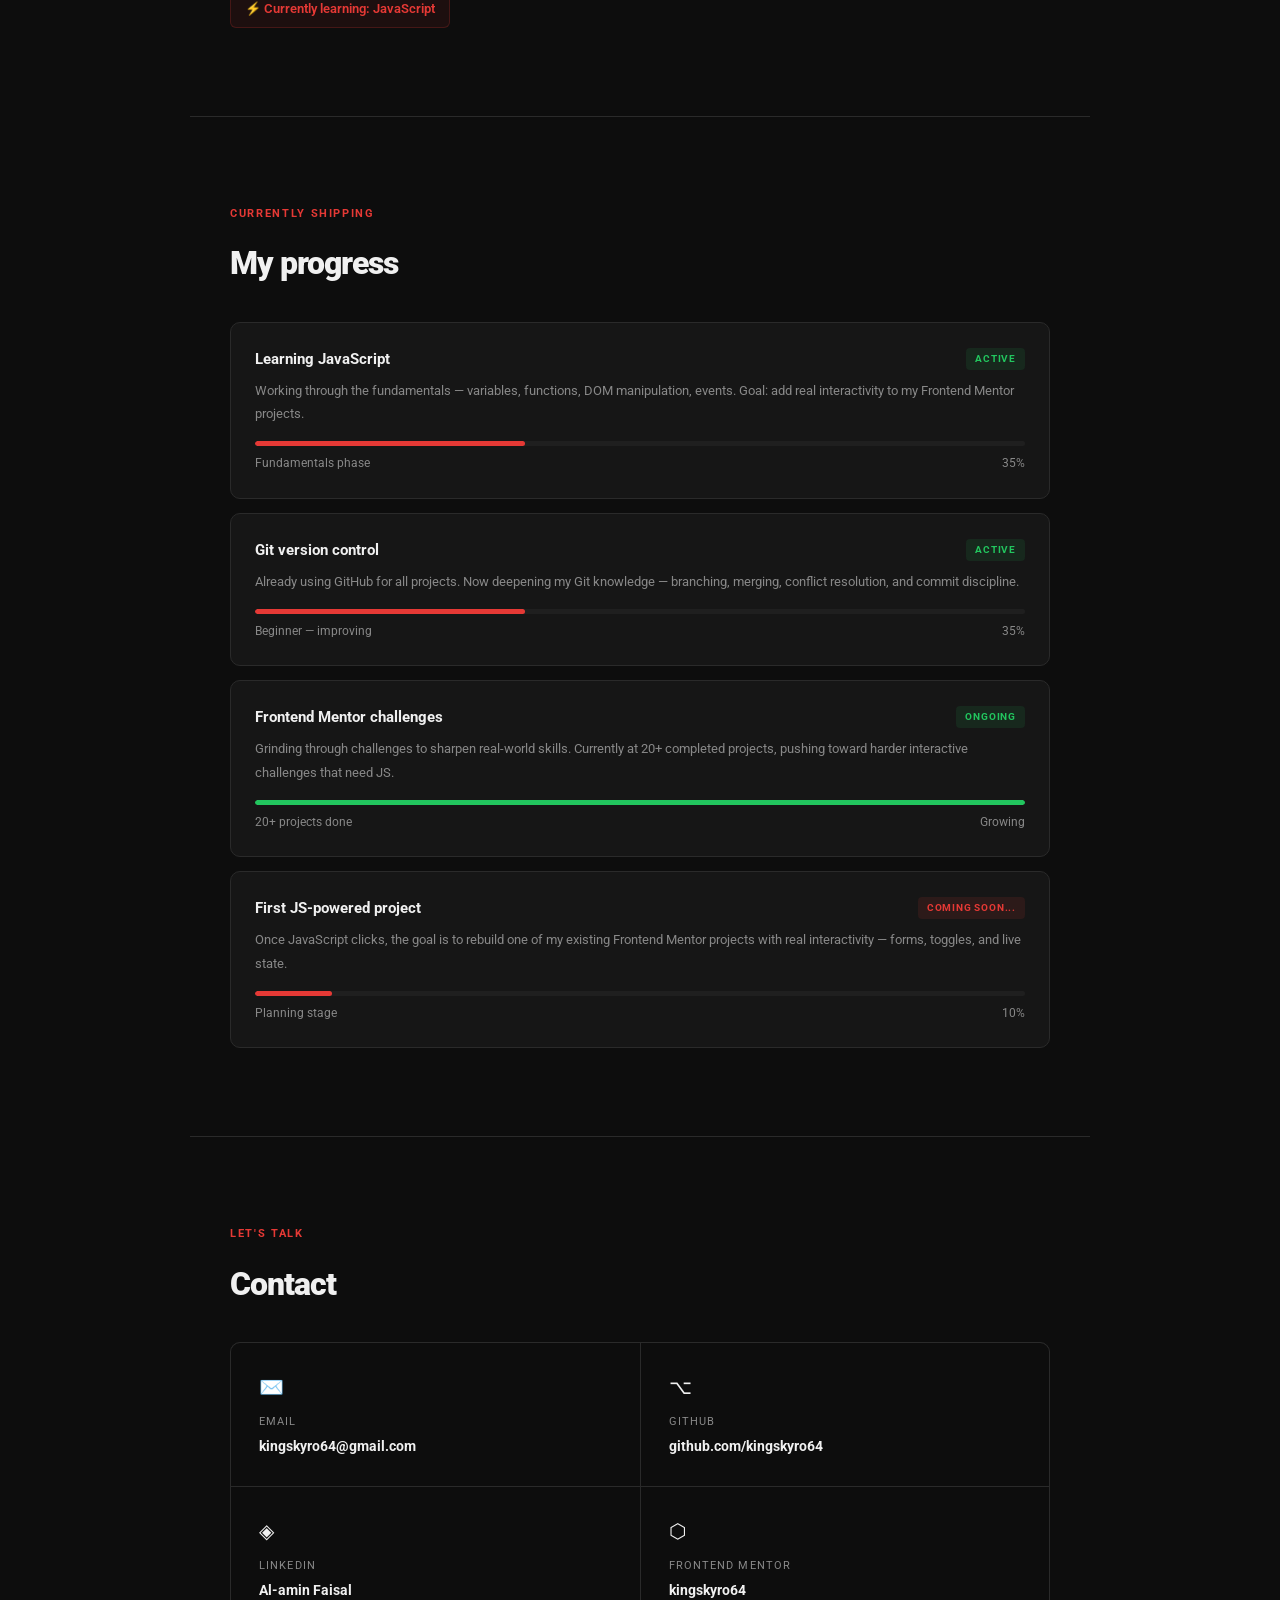
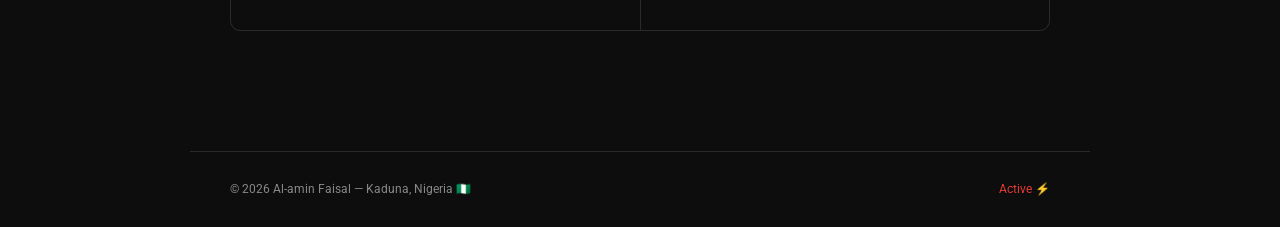
==== commit afb8c467: "Update index.html" ====
--- a/index.html
+++ b/index.html
@@ -58,7 +58,7 @@
     </div>
     <div class="info-card fade-up d3">
       <div class="info-row"><span class="info-label">Name</span><span class="info-val">Al-amin Faisal</span></div>
-      <div class="info-row"><span class="info-label">Age</span><span class="info-val">13 years old</span></div>
+      <div class="info-row"><span class="info-label">Age</span><span class="info-val">15 years old</span></div>
       <div class="info-row"><span class="info-label">Location</span><span class="info-val">Kaduna, Nigeria 🇳🇬</span></div>
       <div class="info-row"><span class="info-label">Focus</span><span class="info-val">Frontend Dev</span></div>
       <div class="info-row"><span class="info-label">Status</span><span class="info-val red">Available 👍</span></div>
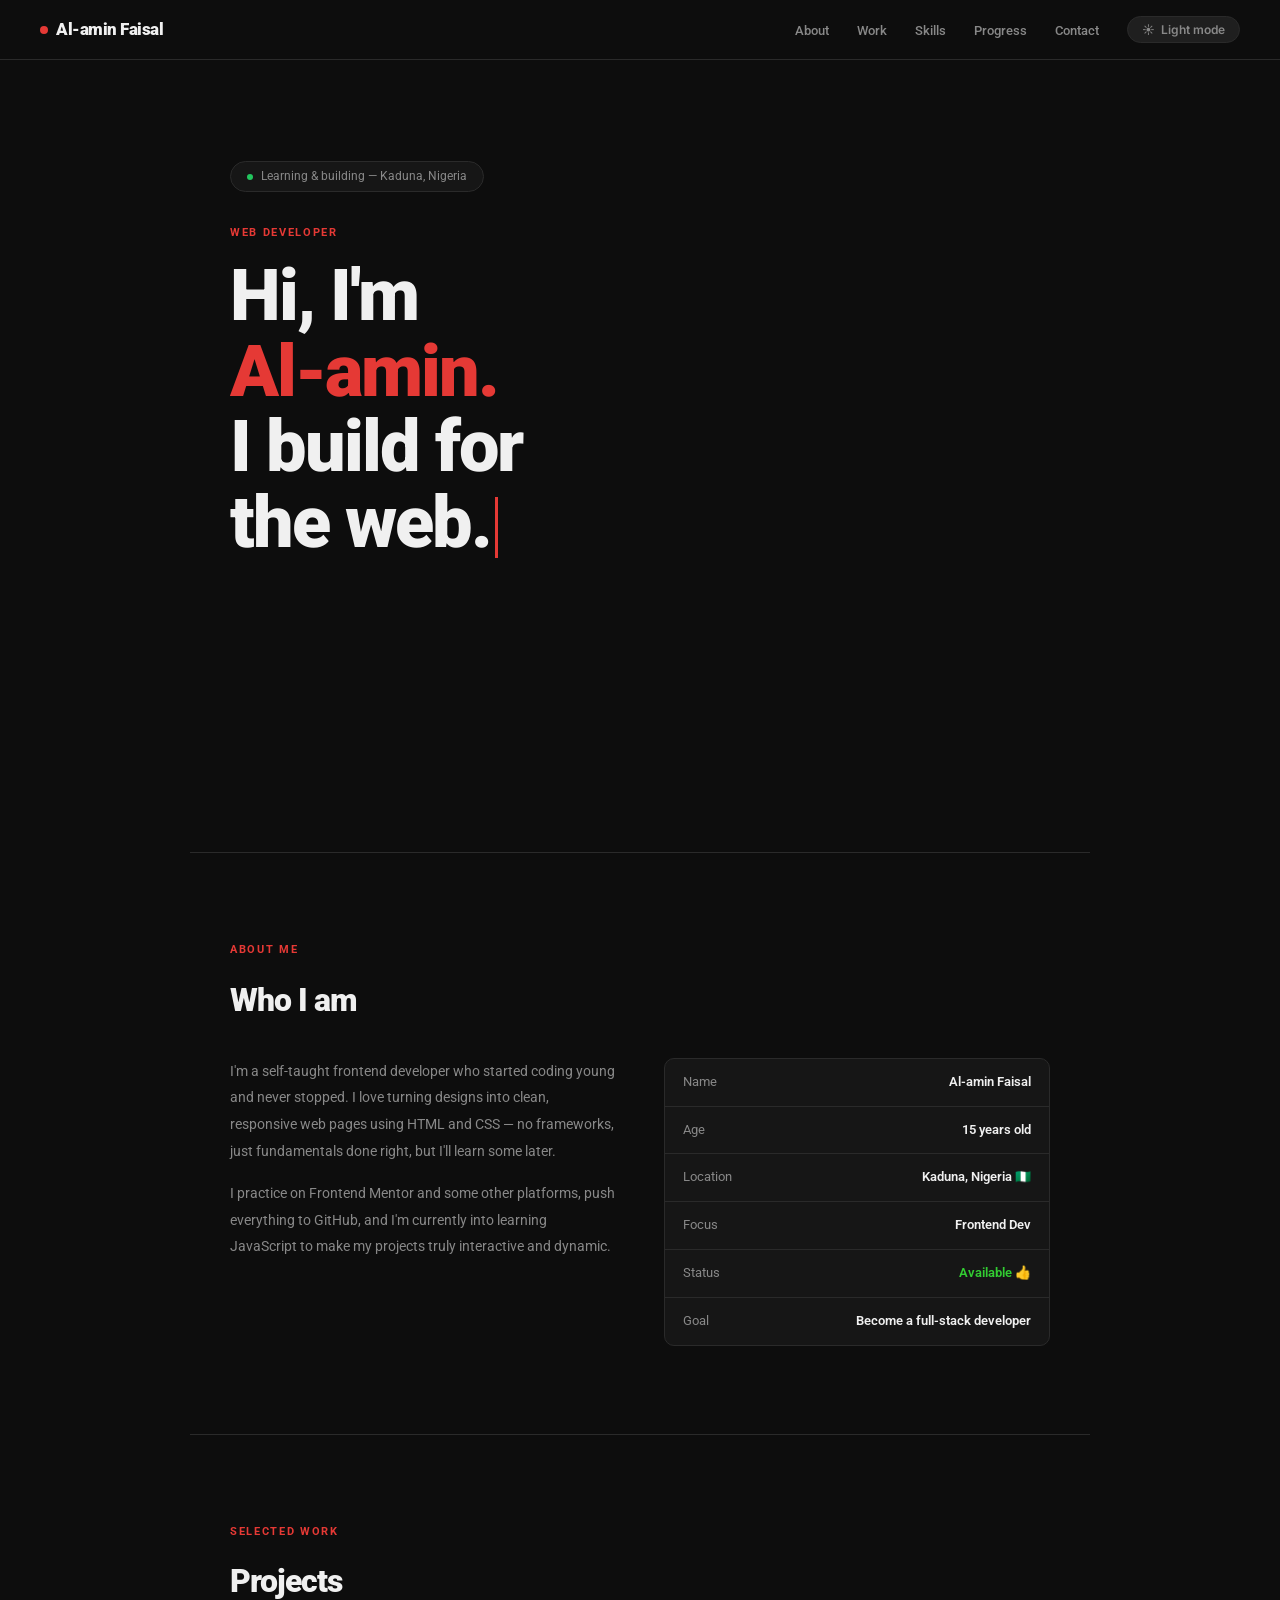
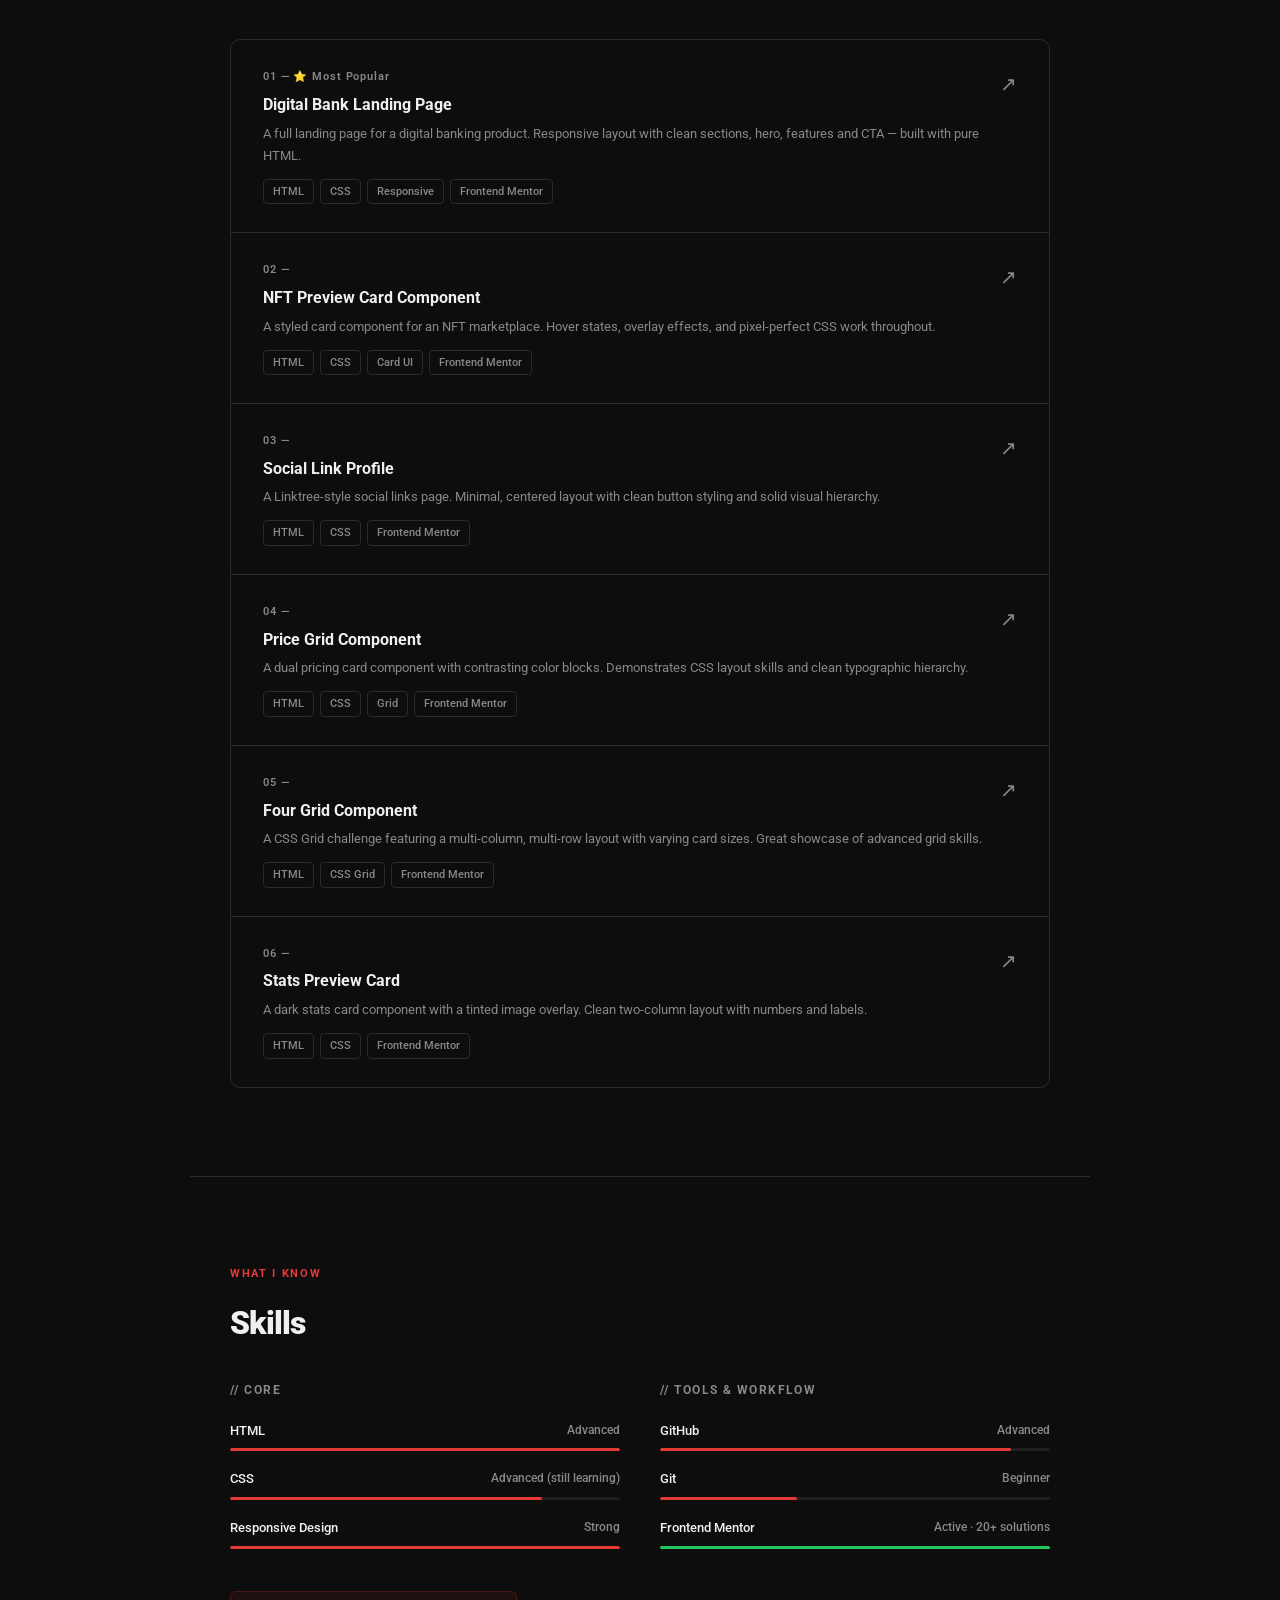
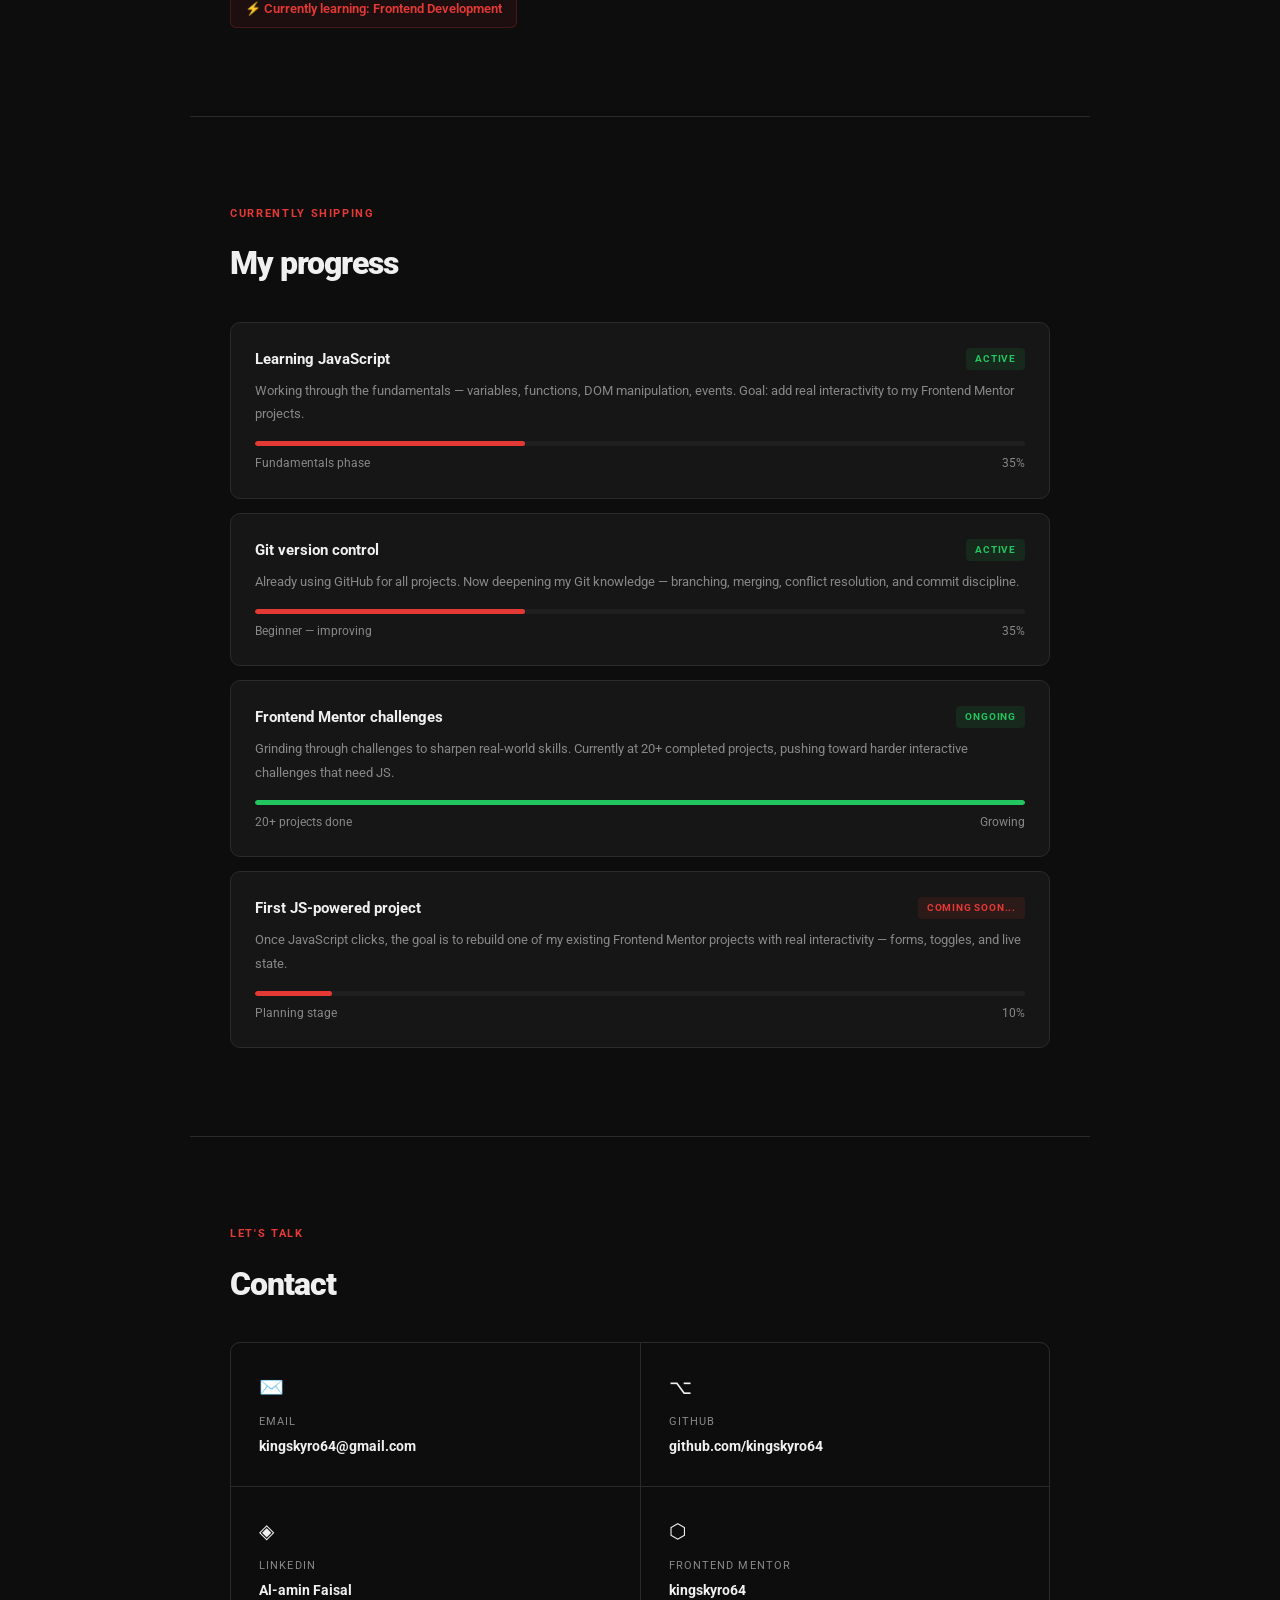
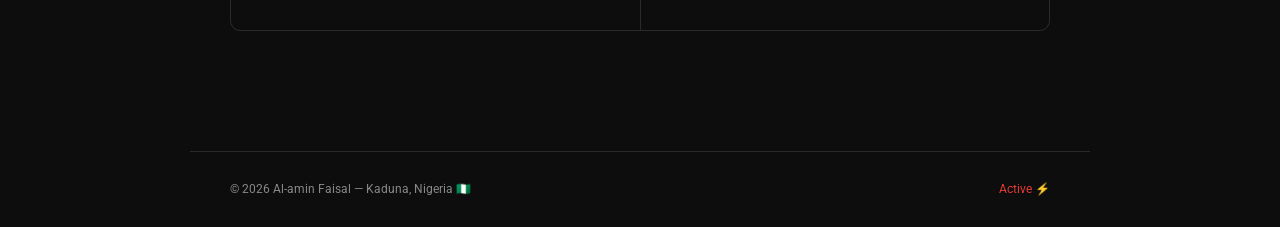
==== commit d545ca97: "Update index.html" ====
--- a/index.html
+++ b/index.html
@@ -152,7 +152,7 @@
         <div class="skill-top"><span>Responsive Design</span><span class="skill-pct">Strong</span></div>
         <div class="bar-bg"><div class="bar-fill" data-w="100%"></div></div>
       </div>
-      <div class="learning-badge">⚡ Currently learning: JavaScript</div>
+      <div class="learning-badge">⚡ Currently learning: Frontend Development</div>
     </div>
     <div class="fade-up d3">
       <div class="skill-group-title">// Tools & Workflow</div>
